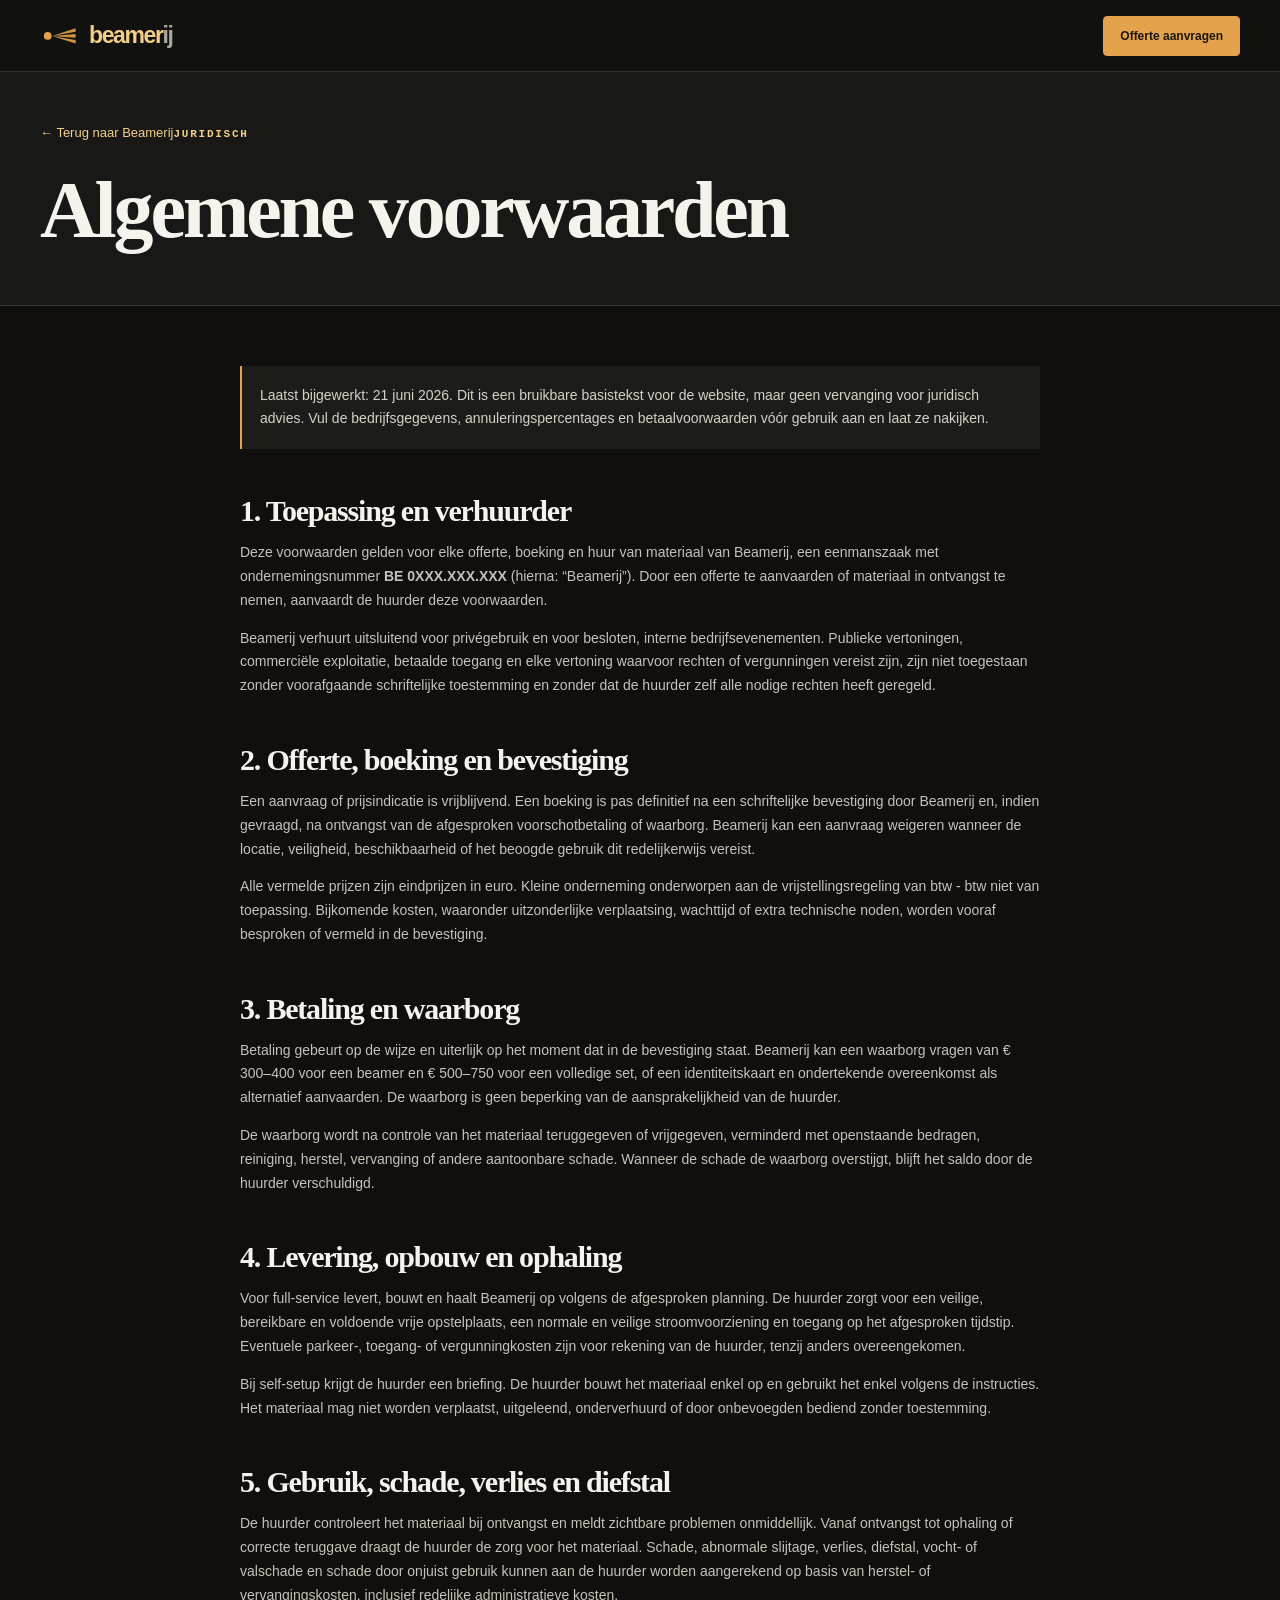
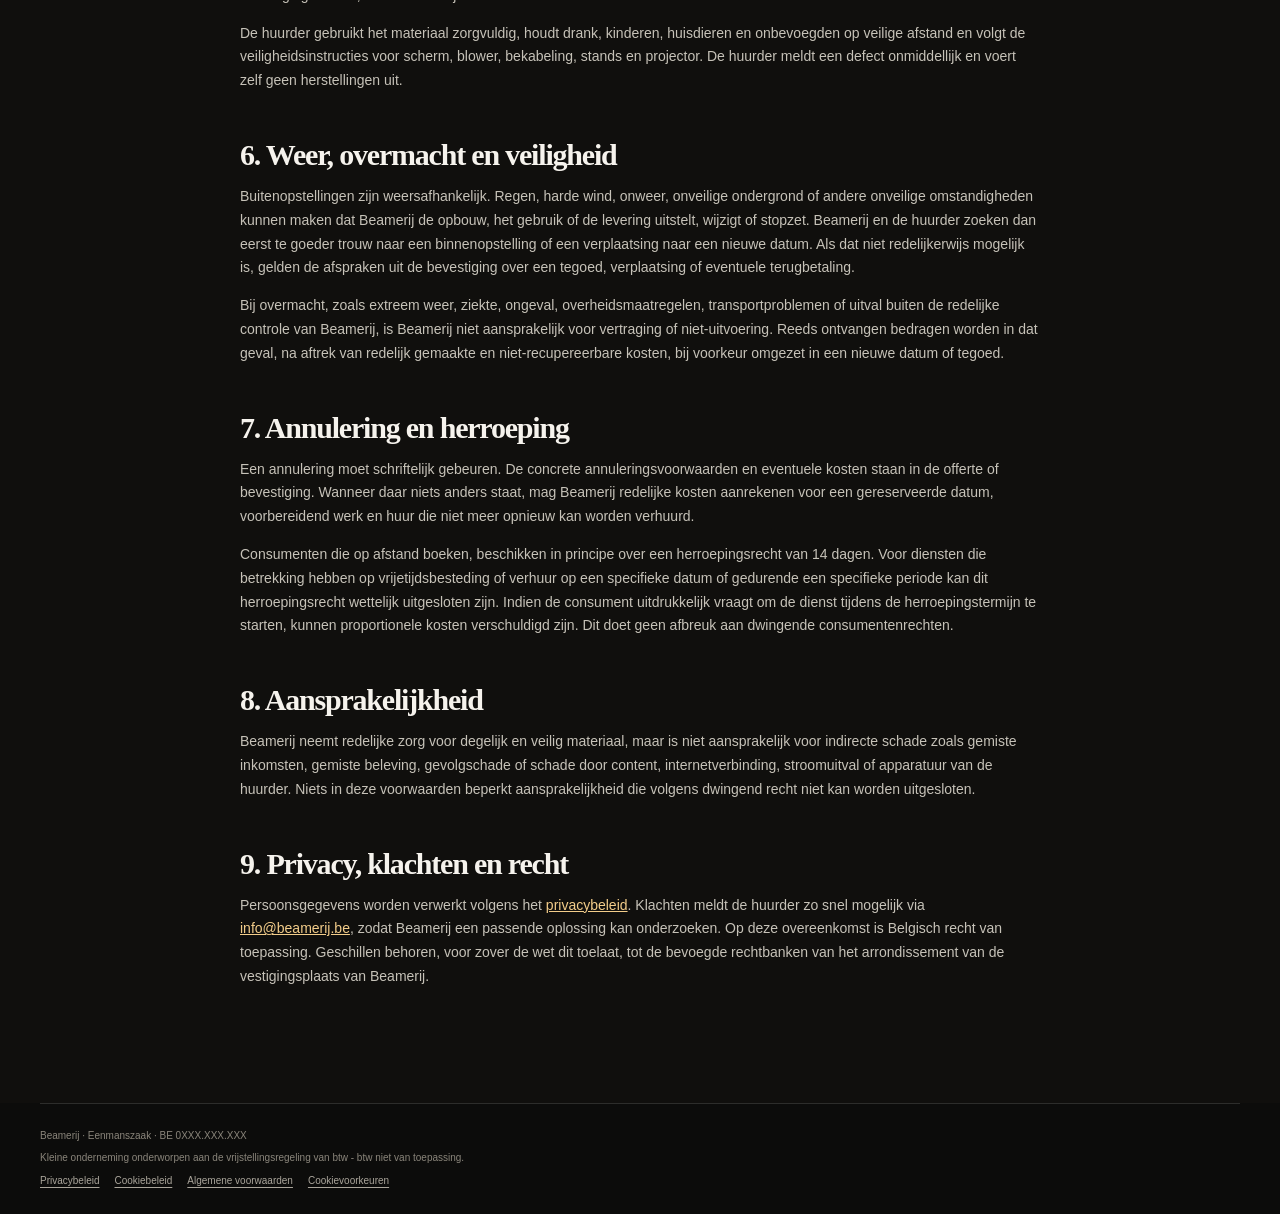
==== algemene-voorwaarden.html @ b74440de "V1" ====
<!doctype html>
<html lang="nl-BE">
<head>
  <meta charset="utf-8">
  <meta name="viewport" content="width=device-width, initial-scale=1">
  <meta name="theme-color" content="#10100f">
  <meta name="description" content="Algemene huurvoorwaarden van Beamerij.">
  <meta name="robots" content="noindex,follow">
  <title>Algemene voorwaarden | Beamerij</title>
  <link rel="icon" href="images/favicon.svg" type="image/svg+xml">
  <link rel="stylesheet" href="styles.css">
  <script>
    window.dataLayer = window.dataLayer || [];
    function gtag(){dataLayer.push(arguments);}
    gtag('consent', 'default', {ad_storage:'denied',ad_user_data:'denied',ad_personalization:'denied',analytics_storage:'denied',wait_for_update:500});
    gtag('set', 'ads_data_redaction', true);
    gtag('set', 'url_passthrough', true);
  </script>
  <script async src="https://www.googletagmanager.com/gtag/js?id=G-XXXXXXXXXX"></script>
  <script>gtag('js', new Date());gtag('config', 'G-XXXXXXXXXX');</script>

</head>
<body class="legal-page">
  <header class="site-header is-scrolled"><nav class="container nav"><a class="brand" href="index.html" aria-label="Beamerij, naar de startpagina"><span class="brand-mark" aria-hidden="true"><svg viewBox="0 0 64 40" fill="none" xmlns="http://www.w3.org/2000/svg"><circle class="lens" cx="13" cy="20" r="6.5" fill="currentColor"></circle><polygon class="beam beam-1" points="20,20 60,7 60,13" fill="currentColor"></polygon><polygon class="beam beam-2" points="20,20 60,17 60,23" fill="currentColor"></polygon><polygon class="beam beam-3" points="20,20 60,27 60,33" fill="currentColor"></polygon></svg></span><span class="brand-word"><span class="brand-main">beamer</span><span class="brand-suffix">ij</span></span></a><a class="button button-small" href="index.html#contact">Offerte aanvragen</a></nav></header>
  <main><section class="legal-header"><div class="container"><a class="legal-back" href="index.html">← Terug naar Beamerij</a><p class="eyebrow">Juridisch</p><h1>Algemene voorwaarden</h1></div></section><section class="legal-content"><article class="container">
    <p class="legal-note">Laatst bijgewerkt: 21 juni 2026. Dit is een bruikbare basistekst voor de website, maar geen vervanging voor juridisch advies. Vul de bedrijfsgegevens, annuleringspercentages en betaalvoorwaarden vóór gebruik aan en laat ze nakijken.</p>
    <h2>1. Toepassing en verhuurder</h2>
    <p>Deze voorwaarden gelden voor elke offerte, boeking en huur van materiaal van Beamerij, een eenmanszaak met ondernemingsnummer <strong>BE 0XXX.XXX.XXX</strong> (hierna: “Beamerij”). Door een offerte te aanvaarden of materiaal in ontvangst te nemen, aanvaardt de huurder deze voorwaarden.</p>
    <p>Beamerij verhuurt uitsluitend voor privégebruik en voor besloten, interne bedrijfsevenementen. Publieke vertoningen, commerciële exploitatie, betaalde toegang en elke vertoning waarvoor rechten of vergunningen vereist zijn, zijn niet toegestaan zonder voorafgaande schriftelijke toestemming en zonder dat de huurder zelf alle nodige rechten heeft geregeld.</p>
    <h2>2. Offerte, boeking en bevestiging</h2>
    <p>Een aanvraag of prijsindicatie is vrijblijvend. Een boeking is pas definitief na een schriftelijke bevestiging door Beamerij en, indien gevraagd, na ontvangst van de afgesproken voorschotbetaling of waarborg. Beamerij kan een aanvraag weigeren wanneer de locatie, veiligheid, beschikbaarheid of het beoogde gebruik dit redelijkerwijs vereist.</p>
    <p>Alle vermelde prijzen zijn eindprijzen in euro. Kleine onderneming onderworpen aan de vrijstellingsregeling van btw - btw niet van toepassing. Bijkomende kosten, waaronder uitzonderlijke verplaatsing, wachttijd of extra technische noden, worden vooraf besproken of vermeld in de bevestiging.</p>
    <h2>3. Betaling en waarborg</h2>
    <p>Betaling gebeurt op de wijze en uiterlijk op het moment dat in de bevestiging staat. Beamerij kan een waarborg vragen van € 300–400 voor een beamer en € 500–750 voor een volledige set, of een identiteitskaart en ondertekende overeenkomst als alternatief aanvaarden. De waarborg is geen beperking van de aansprakelijkheid van de huurder.</p>
    <p>De waarborg wordt na controle van het materiaal teruggegeven of vrijgegeven, verminderd met openstaande bedragen, reiniging, herstel, vervanging of andere aantoonbare schade. Wanneer de schade de waarborg overstijgt, blijft het saldo door de huurder verschuldigd.</p>
    <h2>4. Levering, opbouw en ophaling</h2>
    <p>Voor full-service levert, bouwt en haalt Beamerij op volgens de afgesproken planning. De huurder zorgt voor een veilige, bereikbare en voldoende vrije opstelplaats, een normale en veilige stroomvoorziening en toegang op het afgesproken tijdstip. Eventuele parkeer-, toegang- of vergunningkosten zijn voor rekening van de huurder, tenzij anders overeengekomen.</p>
    <p>Bij self-setup krijgt de huurder een briefing. De huurder bouwt het materiaal enkel op en gebruikt het enkel volgens de instructies. Het materiaal mag niet worden verplaatst, uitgeleend, onderverhuurd of door onbevoegden bediend zonder toestemming.</p>
    <h2>5. Gebruik, schade, verlies en diefstal</h2>
    <p>De huurder controleert het materiaal bij ontvangst en meldt zichtbare problemen onmiddellijk. Vanaf ontvangst tot ophaling of correcte teruggave draagt de huurder de zorg voor het materiaal. Schade, abnormale slijtage, verlies, diefstal, vocht- of valschade en schade door onjuist gebruik kunnen aan de huurder worden aangerekend op basis van herstel- of vervangingskosten, inclusief redelijke administratieve kosten.</p>
    <p>De huurder gebruikt het materiaal zorgvuldig, houdt drank, kinderen, huisdieren en onbevoegden op veilige afstand en volgt de veiligheidsinstructies voor scherm, blower, bekabeling, stands en projector. De huurder meldt een defect onmiddellijk en voert zelf geen herstellingen uit.</p>
    <h2>6. Weer, overmacht en veiligheid</h2>
    <p>Buitenopstellingen zijn weersafhankelijk. Regen, harde wind, onweer, onveilige ondergrond of andere onveilige omstandigheden kunnen maken dat Beamerij de opbouw, het gebruik of de levering uitstelt, wijzigt of stopzet. Beamerij en de huurder zoeken dan eerst te goeder trouw naar een binnenopstelling of een verplaatsing naar een nieuwe datum. Als dat niet redelijkerwijs mogelijk is, gelden de afspraken uit de bevestiging over een tegoed, verplaatsing of eventuele terugbetaling.</p>
    <p>Bij overmacht, zoals extreem weer, ziekte, ongeval, overheidsmaatregelen, transportproblemen of uitval buiten de redelijke controle van Beamerij, is Beamerij niet aansprakelijk voor vertraging of niet-uitvoering. Reeds ontvangen bedragen worden in dat geval, na aftrek van redelijk gemaakte en niet-recupereerbare kosten, bij voorkeur omgezet in een nieuwe datum of tegoed.</p>
    <h2>7. Annulering en herroeping</h2>
    <p>Een annulering moet schriftelijk gebeuren. De concrete annuleringsvoorwaarden en eventuele kosten staan in de offerte of bevestiging. Wanneer daar niets anders staat, mag Beamerij redelijke kosten aanrekenen voor een gereserveerde datum, voorbereidend werk en huur die niet meer opnieuw kan worden verhuurd.</p>
    <p>Consumenten die op afstand boeken, beschikken in principe over een herroepingsrecht van 14 dagen. Voor diensten die betrekking hebben op vrijetijdsbesteding of verhuur op een specifieke datum of gedurende een specifieke periode kan dit herroepingsrecht wettelijk uitgesloten zijn. Indien de consument uitdrukkelijk vraagt om de dienst tijdens de herroepingstermijn te starten, kunnen proportionele kosten verschuldigd zijn. Dit doet geen afbreuk aan dwingende consumentenrechten.</p>
    <h2>8. Aansprakelijkheid</h2>
    <p>Beamerij neemt redelijke zorg voor degelijk en veilig materiaal, maar is niet aansprakelijk voor indirecte schade zoals gemiste inkomsten, gemiste beleving, gevolgschade of schade door content, internetverbinding, stroomuitval of apparatuur van de huurder. Niets in deze voorwaarden beperkt aansprakelijkheid die volgens dwingend recht niet kan worden uitgesloten.</p>
    <h2>9. Privacy, klachten en recht</h2>
    <p>Persoonsgegevens worden verwerkt volgens het <a href="privacybeleid.html">privacybeleid</a>. Klachten meldt de huurder zo snel mogelijk via <a href="mailto:info@beamerij.be">info@beamerij.be</a>, zodat Beamerij een passende oplossing kan onderzoeken. Op deze overeenkomst is Belgisch recht van toepassing. Geschillen behoren, voor zover de wet dit toelaat, tot de bevoegde rechtbanken van het arrondissement van de vestigingsplaats van Beamerij.</p>
  </article></section></main>
  <footer class="site-footer"><div class="container footer-legal"><p>Beamerij · Eenmanszaak · BE 0XXX.XXX.XXX</p><p>Kleine onderneming onderworpen aan de vrijstellingsregeling van btw - btw niet van toepassing.</p><div><a href="privacybeleid.html">Privacybeleid</a><a href="cookiebeleid.html">Cookiebeleid</a><a href="algemene-voorwaarden.html">Algemene voorwaarden</a><a href="#" data-cookie-settings>Cookievoorkeuren</a></div></div></footer>
  <script src="consent.js" defer></script>
</body>
</html>
---- styles.css ----
/* ============================================================
   Beamerij — premium big-screen rental
   Design tokens + base
   ============================================================ */
:root{
  --bg:#100f0d;
  --bg-2:#151513;
  --surface:#191917;
  --text:#f6f3ed;
  --muted:#aaa79e;
  --line:rgba(246,243,237,.14);
  --gold:#e3a24b;
  --gold-light:#f3cd8a;
  --gold-deep:#a9772f;
  --serif:Georgia,'Times New Roman',serif;
  --sans:'Helvetica Neue',Arial,sans-serif;
  --mono:'SFMono-Regular',ui-monospace,Menlo,Consolas,monospace;
  --ease:cubic-bezier(.22,1,.36,1);
  --ease-soft:cubic-bezier(.16,1,.3,1);
  --announce-h:40px;
}
*{box-sizing:border-box}
html{scroll-behavior:smooth;scroll-padding-top:90px}
body{margin:0;background:var(--bg);color:var(--text);font-family:var(--sans);line-height:1.55;overflow-x:hidden;-webkit-font-smoothing:antialiased;text-rendering:optimizeLegibility}
body.nav-open{overflow:hidden}
img{display:block;max-width:100%}picture{display:contents}
a{color:inherit;text-decoration:none}
button,input,textarea,select{font:inherit}
::selection{background:var(--gold);color:#1a1409}
.container{width:min(100% - 40px,1200px);margin:auto}
.section{padding:clamp(64px,9vw,104px) 0}
.sr-only{position:absolute;width:1px;height:1px;clip:rect(0,0,0,0);overflow:hidden}
.skip-link{position:fixed;left:12px;top:-90px;z-index:120;background:var(--gold);color:#15120c;padding:10px;border-radius:4px}
.skip-link:focus{top:12px}

.eyebrow{display:inline-flex;align-items:center;gap:9px;color:var(--gold-light);font:600 11px/1 var(--mono);letter-spacing:.16em;text-transform:uppercase;margin:0 0 18px}
.eyebrow-dot{width:7px;height:7px;border-radius:50%;background:var(--gold);box-shadow:0 0 9px rgba(227,162,75,.7)}
@keyframes ping{0%{box-shadow:0 0 0 0 rgba(227,162,75,.55)}70%{box-shadow:0 0 0 9px rgba(227,162,75,0)}100%{box-shadow:0 0 0 0 rgba(227,162,75,0)}}

h1,h2,h3,p{margin-top:0}
h1,h2{font-family:var(--serif);line-height:.98;letter-spacing:-.04em}
h1{font-size:clamp(3.2rem,11vw,7.3rem);max-width:880px;margin:0 0 26px}
h2{font-size:clamp(2.6rem,7.5vw,5rem);margin:0 0 24px}
h1 em,h2 em{color:var(--gold-light);font-style:italic}

/* ---------- buttons & links ---------- */
.button{position:relative;display:inline-flex;align-items:center;justify-content:center;gap:10px;min-height:52px;padding:13px 22px;background:var(--gold);border:1px solid var(--gold);border-radius:4px;color:#1b160d;font-size:14px;font-weight:bold;overflow:hidden;transition:transform .25s var(--ease),box-shadow .25s var(--ease),background .2s}
.button>span,.button>*{position:relative;z-index:1}
.button::before{content:'';position:absolute;inset:0;z-index:0;background:linear-gradient(110deg,transparent 20%,rgba(255,255,255,.55) 50%,transparent 80%);transform:translateX(-120%);transition:transform .7s var(--ease)}
.button:hover{transform:translateY(-3px);box-shadow:0 14px 34px rgba(227,162,75,.34)}
.button:hover::before{transform:translateX(120%)}
.button:active{transform:translateY(-1px)}
.button-lg{min-height:56px;padding:15px 28px;font-size:15px}
.button-small{min-height:40px;padding:8px 16px;font-size:12px}
.button-ghost{background:transparent;color:var(--text);border-color:rgba(246,243,237,.42)}
.button-ghost::before{background:linear-gradient(110deg,transparent 20%,rgba(255,255,255,.16) 50%,transparent 80%)}
.button-ghost:hover{background:rgba(246,243,237,.06);box-shadow:none;border-color:rgba(246,243,237,.7)}
.text-link{display:inline-flex;gap:9px;align-items:center;color:var(--gold-light);font-size:14px;font-weight:bold;border-bottom:1px solid transparent;transition:border-color .2s,gap .25s var(--ease)}
.text-link span{transition:transform .25s var(--ease)}
.text-link:hover{border-color:var(--gold-light)}
.text-link:hover span{transform:translateX(4px)}
.wa-glyph{width:17px;height:17px;flex:0 0 17px;border-radius:50%;background:#25d366;position:relative}
.wa-glyph::after{content:'';position:absolute;inset:4px 4px 3px;border-radius:50% 50% 50% 2px;background:#fff;transform:rotate(8deg)}
/* ---------- keyboard focus ---------- */
:focus-visible{outline:2px solid var(--gold-light);outline-offset:3px;border-radius:4px}
.button:focus-visible{transform:translateY(-3px);box-shadow:0 14px 34px rgba(227,162,75,.34)}
.text-link:focus-visible{border-color:var(--gold-light);outline-offset:4px}
.nav-links>a:not(.button):focus-visible::after{transform:scaleX(1)}
.faq-list summary:focus-visible{color:var(--gold-light)}
.municipalities li:focus-visible,.occasion-card:focus-within{outline-offset:2px}
.skip-link:focus,.skip-link:focus-visible{outline-offset:2px}

/* ---------- scroll progress ---------- */
.scroll-progress{position:fixed;top:0;left:0;right:0;height:3px;z-index:130;background:transparent;pointer-events:none}
.scroll-progress span{display:block;height:100%;width:0;background:linear-gradient(90deg,var(--gold-deep),var(--gold),var(--gold-light));box-shadow:0 0 12px rgba(227,162,75,.6)}

/* ---------- announcement bar ---------- */
.announce{position:fixed;top:0;left:0;right:0;z-index:60;display:flex;align-items:center;justify-content:center;gap:14px;flex-wrap:wrap;min-height:40px;padding:9px 18px;text-align:center;color:#1c1407;font:600 12.5px/1.35 var(--sans);letter-spacing:.01em;background:linear-gradient(90deg,var(--gold-deep),var(--gold) 45%,var(--gold-light) 70%,var(--gold));transition:transform .45s var(--ease)}
.announce b{font-weight:800}
.announce-pulse{width:8px;height:8px;border-radius:50%;background:#1c1407;animation:ping-dark 1.8s var(--ease) infinite}
@keyframes ping-dark{0%{box-shadow:0 0 0 0 rgba(28,20,7,.5)}70%{box-shadow:0 0 0 8px rgba(28,20,7,0)}100%{box-shadow:0 0 0 0 rgba(28,20,7,0)}}
.announce-cta{font-weight:800;text-decoration:underline;text-underline-offset:3px}
body.hide-announce .announce{transform:translateY(-100%);pointer-events:none}

/* ---------- header / nav ---------- */
.site-header{position:fixed;top:var(--announce-h);left:0;right:0;height:72px;z-index:50;border-bottom:1px solid transparent;transition:top .45s var(--ease),background .35s,border-color .35s}
body.is-scrolled .site-header{background:rgba(16,16,15,.82);border-color:var(--line);backdrop-filter:blur(16px) saturate(140%);-webkit-backdrop-filter:blur(16px) saturate(140%)}
body.hide-announce .site-header{top:0}
.site-header.is-scrolled{top:0;background:rgba(16,16,15,.82);border-color:var(--line);backdrop-filter:blur(16px) saturate(140%);-webkit-backdrop-filter:blur(16px) saturate(140%)} /* legal pages */
.nav{min-height:72px;display:flex;align-items:center;justify-content:space-between}
.brand{display:inline-flex;gap:11px;align-items:center;font-weight:bold;letter-spacing:-.06em;font-size:23px}
.brand-mark{display:block;width:38px;color:var(--gold)}
.brand-mark svg{width:100%;height:auto;display:block;overflow:visible}
.brand-mark .lens{transform-origin:13px 20px;animation:lens-glow 3.2s var(--ease) infinite}
.brand-mark .beam{transform-origin:20px 20px;opacity:.9}
.brand-mark .beam-1{animation:beam 3s var(--ease) infinite}
.brand-mark .beam-2{animation:beam 3s var(--ease) .18s infinite}
.brand-mark .beam-3{animation:beam 3s var(--ease) .36s infinite}
@keyframes lens-glow{0%,100%{filter:drop-shadow(0 0 0 rgba(227,162,75,0))}50%{filter:drop-shadow(0 0 5px rgba(243,205,138,.8))}}
@keyframes beam{0%,100%{opacity:.55;transform:scaleX(.94)}50%{opacity:1;transform:scaleX(1)}}
.brand:hover .beam{opacity:1}
.brand-word{font-weight:bold}
.brand-main{color:var(--gold-light)}
.brand-suffix{color:var(--muted);font-weight:600}
.nav-links{display:flex;align-items:center;gap:26px}
.nav-links>a:not(.button){position:relative;color:#d0cec8;font-size:13px;padding:4px 0}
.nav-links>a:not(.button)::after{content:'';position:absolute;left:0;bottom:-2px;width:100%;height:1px;background:var(--gold-light);transform:scaleX(0);transform-origin:left;transition:transform .3s var(--ease)}
.nav-links>a:not(.button):hover{color:var(--gold-light)}
.nav-links>a:not(.button):hover::after{transform:scaleX(1)}
.nav-toggle{display:none;background:none;border:0;padding:8px;color:var(--text);min-width:44px;min-height:44px}
.nav-toggle span:not(.sr-only){display:block;width:25px;height:1.5px;background:currentColor;border-radius:2px;margin:6px 0;transition:transform .3s var(--ease),opacity .3s}
.nav-toggle[aria-expanded="true"] span:nth-of-type(1){transform:translateY(3.75px) rotate(45deg)}
.nav-toggle[aria-expanded="true"] span:nth-of-type(2){transform:translateY(-3.75px) rotate(-45deg)}

/* ---------- hero ---------- */
.hero{position:relative;min-height:760px;min-height:100svh;display:flex;align-items:flex-end;padding:150px 0 84px;isolation:isolate;overflow:hidden}
.hero-image{position:absolute;inset:-12% 0;z-index:-3}
.hero-image::after{content:'';position:absolute;inset:0;background:linear-gradient(90deg,rgba(11,11,10,.9),rgba(11,11,10,.46) 56%,rgba(11,11,10,.66)),linear-gradient(0deg,#10100f,transparent 42%)}
.hero-image img{width:100%;height:100%;object-fit:cover;object-position:62% 50%;animation:kenburns 28s ease-out forwards}
@keyframes kenburns{from{transform:scale(1)}to{transform:scale(1.06)}}
.hero-glow{position:absolute;z-index:-2;width:48vw;height:28vw;right:-10vw;top:18%;opacity:.3;border-radius:50%;background:radial-gradient(circle,#f4bd54,transparent 70%);filter:blur(70px);animation:glow-drift 9s ease-in-out infinite alternate}
@keyframes glow-drift{from{transform:translate3d(0,0,0) scale(1);opacity:.24}to{transform:translate3d(-3vw,2vw,0) scale(1.12);opacity:.34}}
.hero-beam{position:absolute;z-index:-2;top:-20%;left:8%;width:42%;height:150%;background:linear-gradient(100deg,transparent 46%,rgba(243,205,138,.10) 50%,transparent 54%);transform:rotate(8deg);animation:beam-sweep 7s ease-in-out infinite}
@keyframes beam-sweep{0%,100%{opacity:0;transform:rotate(8deg) translateX(-10%)}50%{opacity:1;transform:rotate(8deg) translateX(10%)}}
.hero-content{position:relative}
.hero-copy{max-width:600px;color:#e4e1d8;font-size:clamp(1rem,1.9vw,1.2rem);margin-bottom:34px}
.hero-actions{display:flex;gap:13px;flex-wrap:wrap;margin-bottom:54px}
.trust-row{list-style:none;padding:0;margin:0;display:flex;flex-wrap:wrap;gap:10px 26px;color:#dad7ce;font-size:12.5px}
.trust-row li{display:flex;align-items:center;gap:7px}
.trust-row li::before{content:'';width:5px;height:5px;border-radius:50%;background:var(--gold);box-shadow:0 0 8px rgba(227,162,75,.7)}
.trust-row strong{color:var(--text)}
.hero-scroll{position:absolute;left:50%;bottom:26px;transform:translateX(-50%);display:flex;flex-direction:column;align-items:center;gap:9px;color:#cfccc3;font:600 10px/1 var(--mono);letter-spacing:.22em;text-transform:uppercase}
.hero-scroll span{width:22px;height:34px;border:1px solid rgba(246,243,237,.45);border-radius:12px;position:relative}
.hero-scroll span::after{content:'';position:absolute;left:50%;top:7px;width:3px;height:7px;border-radius:3px;background:var(--gold-light);transform:translateX(-50%);animation:scroll-dot 1.8s var(--ease) infinite}
@keyframes scroll-dot{0%{opacity:0;transform:translate(-50%,-4px)}40%{opacity:1}80%{opacity:0;transform:translate(-50%,11px)}100%{opacity:0}}

/* hero entrance */
html.js .hero [data-hero]{opacity:0;transform:translateY(26px);transition:opacity 1s var(--ease),transform 1s var(--ease)}
body.loaded .hero [data-hero]{opacity:1;transform:none}
.hero [data-hero="1"]{transition-delay:.15s}
.hero [data-hero="2"]{transition-delay:.28s}
.hero [data-hero="3"]{transition-delay:.44s}
.hero [data-hero="4"]{transition-delay:.6s}
.hero [data-hero="5"]{transition-delay:.74s}
.hero [data-hero="6"]{transition-delay:1s}

/* ---------- marquee ---------- */
.marquee{overflow:hidden;background:var(--bg-2);border-block:1px solid var(--line);padding:15px 0;-webkit-mask-image:linear-gradient(90deg,transparent,#000 8%,#000 92%,transparent);mask-image:linear-gradient(90deg,transparent,#000 8%,#000 92%,transparent)}
.marquee-track{display:flex;align-items:center;gap:30px;width:max-content;animation:marquee 34s linear infinite}
.marquee-track span{font-family:var(--serif);font-size:21px;color:#cbc7bd;white-space:nowrap}
.marquee-track i{color:var(--gold);font-style:normal;font-size:13px}
.marquee:hover .marquee-track{animation-play-state:paused}
@keyframes marquee{to{transform:translateX(-50%)}}

/* ---------- occasions ---------- */
.occasions{background:var(--bg-2)}
.section-intro{max-width:680px;margin-bottom:52px}
.section-intro>p:not(.eyebrow),.section-heading-row>p{color:var(--muted);max-width:500px;margin:0}
.section-intro .seo-copy{margin-top:14px;font-size:13px;line-height:1.65}
.split-intro{display:grid;grid-template-columns:1.4fr .8fr;align-items:end;gap:50px;max-width:none}
.split-intro h2{margin:0}
.centered{text-align:center;margin-inline:auto}
.centered h2{margin-bottom:0}
.occasions-grid{display:grid;grid-template-columns:repeat(2,minmax(0,1fr));gap:14px}
.occasion-card{height:350px;position:relative;overflow:hidden;border-radius:7px;background:#292620;isolation:isolate}
.occasion-card.card-wide{grid-column:span 2;height:430px}
.occasion-card::after{content:'';position:absolute;inset:0;z-index:1;background:linear-gradient(0deg,rgba(7,7,6,.92),rgba(7,7,6,.05) 66%);transition:opacity .5s}
.occasion-card img{width:100%;height:100%;object-fit:cover;transition:transform .9s var(--ease),filter .6s}
.occasion-card:hover img{transform:scale(1.06)}
.occasion-overlay{position:absolute;z-index:2;inset:auto 24px 22px;transform:translateY(0);transition:transform .45s var(--ease)}
.occasion-card:hover .occasion-overlay{transform:translateY(-6px)}
.occasion-overlay p{font:10px/1 var(--mono);letter-spacing:.1em;text-transform:uppercase;color:var(--gold-light);margin-bottom:8px}
.occasion-overlay h3{margin:0 0 8px;font-family:var(--serif);font-size:27px;line-height:1.04;letter-spacing:-.02em}
.occasion-overlay span{display:block;color:#d4d1c8;font-size:13px;max-width:440px;opacity:.85;transition:opacity .4s}
.occasion-card:hover .occasion-overlay span{opacity:1}
.occasion-tag{position:absolute;z-index:3;top:16px;left:16px;padding:5px 11px;background:var(--gold);color:#1a1308;border-radius:30px;font:700 10px/1 var(--mono);letter-spacing:.08em;text-transform:uppercase;box-shadow:0 6px 18px rgba(0,0,0,.3)}
.occasions-foot{margin:30px 0 0;color:var(--muted);font-size:14px}
.occasions-foot strong{color:var(--text);font-weight:600}
.occasions-foot .text-link{margin-left:6px}

/* ---------- usp strip ---------- */
.usp{background:linear-gradient(180deg,var(--bg-2),var(--bg))}
.usp-grid{display:grid;grid-template-columns:repeat(4,1fr);gap:14px}
.usp-card{position:relative;padding:30px 24px 28px;background:var(--surface);border:1px solid var(--line);border-radius:8px;overflow:hidden;transition:transform .3s var(--ease),border-color .3s,box-shadow .3s}
.usp-card::before{content:'';position:absolute;left:0;top:0;width:100%;height:2px;background:linear-gradient(90deg,var(--gold),transparent);transform:scaleX(0);transform-origin:left;transition:transform .4s var(--ease)}
.usp-card:hover{transform:translateY(-6px);border-color:rgba(227,162,75,.45);box-shadow:0 20px 40px rgba(0,0,0,.28)}
.usp-card:hover::before{transform:scaleX(1)}
.usp-num{display:block;font:700 12px/1 var(--mono);letter-spacing:.1em;color:var(--gold-light);margin-bottom:20px}
.usp-card h3{font-size:19px;margin:0 0 9px;letter-spacing:-.01em}
.usp-card p{color:var(--muted);font-size:13px;line-height:1.6;margin:0}

/* ---------- packages ---------- */
.packages{background:linear-gradient(180deg,var(--bg),#191812)}
.package-grid{display:grid;grid-template-columns:repeat(4,1fr);gap:13px}
.package-card{position:relative;min-height:452px;display:flex;flex-direction:column;padding:28px 23px 24px;background:var(--surface);border:1px solid var(--line);border-radius:8px;transition:transform .3s var(--ease),border-color .3s,box-shadow .3s}
.package-card:hover{transform:translateY(-7px);border-color:rgba(227,168,89,.6);box-shadow:0 24px 50px rgba(0,0,0,.3)}
.package-featured{background:linear-gradient(180deg,#2c271d,#211d15);border-color:var(--gold);box-shadow:0 22px 50px rgba(0,0,0,.32)}
.package-featured::after{content:'';position:absolute;inset:0;border-radius:8px;padding:1px;background:linear-gradient(160deg,var(--gold-light),transparent 40%);-webkit-mask:linear-gradient(#000 0 0) content-box,linear-gradient(#000 0 0);-webkit-mask-composite:xor;mask-composite:exclude;pointer-events:none;opacity:.6}
.package-dark{background:#242420}
.featured-tag{position:absolute;top:-12px;left:20px;padding:6px 12px;color:#17130c;background:var(--gold);border-radius:30px;text-transform:uppercase;letter-spacing:.08em;font:700 10px/1 var(--mono);box-shadow:0 8px 20px rgba(227,162,75,.35)}
.package-label{color:var(--gold-light);font:10px/1 var(--mono);letter-spacing:.1em;text-transform:uppercase;margin-bottom:18px}
.package-card h3{font-size:25px;line-height:1;margin:0 0 12px}
.package-description{color:var(--muted);font-size:13px;min-height:42px;margin-bottom:24px}
.price{color:var(--gold-light);font-size:40px;font-weight:bold;letter-spacing:-.05em;line-height:1;margin:0 0 6px}
.price span{font:10px/1 var(--mono);letter-spacing:.05em;vertical-align:middle;text-transform:uppercase}
.price small{color:var(--muted);font-size:12px;font-weight:normal;letter-spacing:0}
.price-sub{color:var(--muted);font-size:12px;margin-bottom:22px}
.package-card ul{padding:16px 0;margin:0 0 auto;list-style:none;border-top:1px solid var(--line)}
.package-card li{color:#d7d4cc;font-size:12.5px;padding:6px 0 6px 17px;position:relative}
.package-card li::before{content:'';position:absolute;width:5px;height:5px;border-radius:50%;background:var(--gold);top:12px;left:1px}
.pricing-notes{display:grid;grid-template-columns:repeat(3,1fr);gap:24px;padding-top:32px;margin-top:24px;border-top:1px solid var(--line)}
.pricing-notes>div{display:flex;gap:13px}
.note-icon{width:30px;height:30px;flex:0 0 30px;display:grid;place-items:center;border:1px solid rgba(227,162,75,.6);border-radius:50%;color:var(--gold-light);font:15px var(--mono)}
.pricing-notes p{color:var(--muted);font-size:12px;line-height:1.6;margin:0}
.pricing-notes strong{color:var(--text);font-size:13px}

/* ---------- process ---------- */
.process{background:#e9e1d5;color:#1b1915}
.process .eyebrow{color:#7c581f}
.process .eyebrow-dot{background:#7c581f;box-shadow:none}
.process h2 em{color:#915f1c}
.process-list{list-style:none;padding:0;margin:0;display:grid;grid-template-columns:repeat(4,1fr);gap:14px;counter-reset:step}
.process-list li{position:relative;border-top:1px solid rgba(28,25,20,.28);padding:18px 8px 0 0}
.process-list li>span{display:block;color:#7c581f;font:11px/1 var(--mono);margin-bottom:22px}
.process-list li::after{content:'';position:absolute;top:-1px;left:0;width:0;height:2px;background:#9e702e;transition:width .6s var(--ease) .2s}
.process-list li.is-in::after{width:46px}
.process-list h3{font-size:20px;line-height:1.1;margin:0 0 9px}
.process-list p{color:#625d53;font-size:13px;line-height:1.55;margin:0}

/* ---------- specs ---------- */
.specs{background:#181816}
.specs-head{display:grid;grid-template-columns:1.5fr .9fr;gap:50px;align-items:end;margin-bottom:42px}
.specs-head h2{margin:0}
.specs-head>p{color:var(--muted);max-width:440px;margin:0}
.specs-feature{position:relative;margin:0;border-radius:16px;overflow:hidden;box-shadow:0 36px 80px rgba(0,0,0,.45)}
.specs-feature img{display:block;width:100%;height:auto}
.specs-feature::after{content:'';position:absolute;inset:0;background:linear-gradient(0deg,rgba(7,7,6,.5),transparent 38%);pointer-events:none}
.specs-feature figcaption{position:absolute;z-index:1;left:22px;bottom:20px;padding:10px 16px;background:rgba(16,15,13,.62);-webkit-backdrop-filter:blur(8px);backdrop-filter:blur(8px);border:1px solid rgba(227,162,75,.4);border-radius:30px;color:var(--gold-light);font:700 11px/1 var(--mono);letter-spacing:.06em;text-transform:uppercase}
.spec-list{display:grid;grid-template-columns:repeat(4,1fr);margin:36px 0 0;border-top:1px solid var(--line)}
.spec-list>div{position:relative;padding:30px 18px 6px;text-align:center;border-right:1px solid var(--line)}
.spec-list>div:last-child{border-right:0}
.spec-list dt{font-family:var(--serif);color:var(--gold-light);font-size:clamp(30px,3.3vw,38px);font-weight:bold;line-height:1;margin-bottom:12px;font-variant-numeric:lining-nums;font-feature-settings:"lnum" 1}
.spec-list dd{margin:0 auto;max-width:210px;color:#d4d1ca;font-size:13px;line-height:1.55}
.spec-list .spec-hero::before{content:'';position:absolute;top:16px;left:50%;width:140px;height:80px;transform:translateX(-50%);background:radial-gradient(ellipse,rgba(227,162,75,.3),transparent 70%);filter:blur(6px);pointer-events:none}
.spec-list .spec-hero dt{position:relative;font-size:clamp(40px,4.6vw,52px);color:#fae0ad;text-shadow:0 0 26px rgba(243,205,138,.55)}
.spec-list .spec-hero dd{color:#e8e3d8;font-weight:600}
.weather-note{margin-top:30px;padding-left:14px;border-left:2px solid var(--gold);color:#bebbb2!important;font-size:12px;max-width:580px}
.weather-note strong{color:var(--gold-light)}

/* ---------- atmosphere band ---------- */
.atmosphere{position:relative;overflow:hidden;padding:clamp(90px,16vw,170px) 0;isolation:isolate}
.atmosphere-image{position:absolute;inset:-12% 0;z-index:-2}
.atmosphere-image img{width:100%;height:100%;object-fit:cover;object-position:50% 42%}
.atmosphere::before{content:'';position:absolute;inset:0;z-index:-1;background:linear-gradient(90deg,rgba(8,8,7,.8),rgba(8,8,7,.42) 60%,rgba(8,8,7,.66))}
.atmosphere-content{max-width:620px}
.atmosphere-content h2{margin-bottom:20px}
.atmosphere-content p{color:#e0ddd4;font-size:clamp(1rem,1.8vw,1.15rem);margin-bottom:30px;max-width:540px}

/* ---------- service area ---------- */
.service-area{background:linear-gradient(120deg,#28251d,#171715)}
.area-layout{display:grid;grid-template-columns:1fr 1.2fr;gap:80px}
.area-layout h2{margin:0}
.area-copy>p{color:#d5d1c7;max-width:500px;font-size:17px}
.municipalities{list-style:none;padding:0;margin:30px 0 0;display:flex;flex-wrap:wrap;gap:9px}
.municipalities li{color:#d8d3c7;border:1px solid rgba(246,243,237,.2);padding:7px 12px;border-radius:30px;font-size:12px;transition:border-color .25s,color .25s,background .25s,transform .25s var(--ease)}
.municipalities li:hover{border-color:var(--gold);color:var(--gold-light);background:rgba(227,162,75,.08);transform:translateY(-2px)}

/* ---------- faq ---------- */
.faq{background:var(--bg)}
.faq-layout{display:grid;grid-template-columns:.8fr 1.2fr;gap:clamp(50px,12vw,160px)}
.faq-layout>div:first-child>p:not(.eyebrow){color:var(--muted);max-width:340px;margin-bottom:22px}
.faq-list{border-top:1px solid var(--line)}
.faq-list details{border-bottom:1px solid var(--line)}
.faq-list summary{list-style:none;display:flex;justify-content:space-between;gap:20px;padding:20px 0;cursor:pointer;font-size:15px;font-weight:bold;transition:color .25s}
.faq-list summary::-webkit-details-marker{display:none}
.faq-list summary:hover{color:var(--gold-light)}
.faq-list summary span{position:relative;flex:0 0 16px;width:16px;height:16px;margin-top:4px}
.faq-list summary span::before,.faq-list summary span::after{content:'';position:absolute;top:8px;left:1px;height:1.5px;width:14px;background:var(--gold-light);transition:transform .3s var(--ease)}
.faq-list summary span::after{transform:rotate(90deg)}
.faq-list details[open] summary span::after{transform:rotate(0)}
.faq-list details[open] summary{color:var(--gold-light)}
.faq-list details p{max-width:600px;color:var(--muted);font-size:13px;line-height:1.65;margin:0;padding:0 30px 20px 0;animation:faq-open .4s var(--ease)}
@keyframes faq-open{from{opacity:0;transform:translateY(-6px)}to{opacity:1;transform:none}}

/* ---------- contact ---------- */
.contact{position:relative;overflow:hidden;padding:clamp(80px,12vw,108px) 0;background:#211d15}
.contact-background{position:absolute;inset:0;z-index:0;background:radial-gradient(circle at 83% 34%,rgba(226,175,83,.32),transparent 22%),radial-gradient(circle at 64% 92%,rgba(121,82,28,.42),transparent 32%),linear-gradient(115deg,#171510,#252014)}
.contact-layout{position:relative;z-index:1;display:grid;grid-template-columns:.85fr 1.15fr;gap:clamp(40px,9vw,120px);align-items:start}
.contact-intro h2{margin-bottom:23px}
.contact-intro>p:not(.eyebrow):not(.response-note){color:#d4d0c6;max-width:420px}
.contact-channels{display:flex;flex-wrap:wrap;align-items:center;gap:16px 30px;margin-top:24px}
.contact-email{display:inline-flex;gap:13px;color:var(--gold-light);font-size:21px;font-weight:bold;border-bottom:1px solid rgba(243,205,138,.45);padding-bottom:3px;transition:border-color .25s}
.contact-email:hover{border-color:var(--gold-light)}
.contact-phone{display:inline-flex;align-items:center;gap:9px;color:var(--text);font-size:15px;font-weight:bold;border-bottom:1px solid var(--line);padding-bottom:3px;transition:color .25s,border-color .25s}
.contact-phone:hover{color:var(--gold-light);border-color:var(--gold-light)}
.phone-glyph{width:9px;height:9px;border-radius:50%;background:var(--gold);box-shadow:0 0 9px rgba(227,162,75,.7)}
.response-note{color:#aaa59a;font-size:12px;margin:12px 0 0}
.contact-assurance{list-style:none;padding:0;margin:30px 0 0;display:flex;flex-direction:column;gap:11px}
.contact-assurance li{position:relative;padding-left:28px;color:#d4d0c6;font-size:13.5px}
.contact-assurance li::before{content:'';position:absolute;left:0;top:1px;width:18px;height:18px;border-radius:50%;background:rgba(227,162,75,.16);border:1px solid var(--gold)}
.contact-assurance li::after{content:'✓';position:absolute;left:5px;top:1px;color:var(--gold-light);font-size:11px;font-weight:bold}
.quote-form{position:relative;background:#f2ede4;padding:clamp(24px,4vw,38px);border-radius:8px;color:#1c1a15;box-shadow:0 40px 90px rgba(0,0,0,.4)}
.form-row{display:grid;grid-template-columns:1fr 1fr;gap:16px}
.field{margin-bottom:20px;position:relative}
.field label{display:block;margin-bottom:6px;color:#4c493f;font-size:11px;font-weight:bold;letter-spacing:.04em;text-transform:uppercase}
.field label b{color:#8a5c1c}
.field input,.field textarea,.field select{display:block;width:100%;padding:11px 0;color:#1d1b16;background:transparent;border:0;border-bottom:1.5px solid #8c8579;border-radius:0;outline:0;font-size:15px;transition:border-color .25s}
.field textarea{resize:vertical;min-height:92px}
.field input:focus,.field textarea:focus,.field select:focus{border-color:#7c5114;outline:2px solid #986b2d;outline-offset:3px}
.field-hint{display:block;margin-top:7px;color:#6b665c;font-size:11px;line-height:1.4}
.field input:not(:placeholder-shown):valid,.field textarea:valid{border-color:#b7b0a4}
.form-footer{display:flex;justify-content:space-between;align-items:center;gap:15px;margin-top:8px}
.form-footer p{max-width:240px;margin:0;color:#69645a;font-size:11px}
.form-footer p a{color:#5c3c15;text-decoration:underline}
.form-status{color:#9d3324;font-size:12px;margin:14px 0 0}
.form-success{text-align:center;padding:44px 10px 22px;animation:faq-open .5s var(--ease)}
.form-success span{display:grid;place-items:center;width:48px;height:48px;margin:0 auto 16px;background:#1b6948;color:#fff;border-radius:50%;font-size:24px;animation:pop .5s var(--ease)}
@keyframes pop{0%{transform:scale(0)}60%{transform:scale(1.15)}100%{transform:scale(1)}}
.form-success h3{font-family:var(--serif);font-size:28px;margin:0 0 7px}
.form-success p{color:#605b51;margin:0}

/* ---------- footer ---------- */
.site-footer{background:#0c0c0b}
.footer-top{display:flex;justify-content:space-between;align-items:center;gap:30px;padding:44px 0;border-bottom:1px solid var(--line)}
.footer-top>p{color:#aaa69d;font-size:13px;margin:0 auto 0 34px}
.footer-cta{color:var(--gold-light);font-size:14px;font-weight:bold;transition:gap .2s}
.footer-middle{display:grid;grid-template-columns:repeat(3,1fr);padding:40px 0;gap:25px}
.footer-middle>div{display:flex;align-items:start;flex-direction:column;gap:8px}
.footer-title{color:var(--gold-light)!important;font:10px/1 var(--mono)!important;letter-spacing:.12em;text-transform:uppercase;margin:0 0 6px!important}
.footer-middle a,.footer-middle p:not(.footer-title){color:#b9b5ab;font-size:12px;margin:0;transition:color .2s}
.footer-middle a:hover{color:var(--gold-light)}
.footer-legal{padding:24px 0 26px;border-top:1px solid var(--line);display:flex;flex-wrap:wrap;gap:7px 20px;align-items:center}
.footer-legal p{color:#8a857b;font-size:10px;margin:0}
.footer-legal p:nth-of-type(2){width:100%}
.footer-legal div{display:flex;gap:15px;margin-right:auto}
.footer-legal a{color:#aaa59b;font-size:10px;text-decoration:underline;text-underline-offset:3px;transition:color .2s}
.footer-legal a:hover{color:var(--gold-light)}

/* ---------- floating actions ---------- */
.whatsapp-float{position:fixed;z-index:40;right:20px;bottom:20px;display:flex;align-items:center;gap:9px;padding:12px 16px;color:#fff;background:#1eaf63;border:1px solid rgba(255,255,255,.27);border-radius:40px;box-shadow:0 10px 26px rgba(0,0,0,.34);font-size:12.5px;font-weight:600;transition:transform .25s var(--ease),box-shadow .25s}
.whatsapp-float .wa-glyph{width:22px;height:22px;flex:0 0 22px;background:#fff}
.whatsapp-float .wa-glyph::after{background:#1eaf63}
.whatsapp-float:hover{transform:translateY(-3px);box-shadow:0 16px 34px rgba(30,175,99,.4)}
.to-top{position:fixed;z-index:39;left:20px;bottom:20px;width:46px;height:46px;display:grid;place-items:center;color:var(--gold-light);background:rgba(25,25,23,.85);border:1px solid var(--line);border-radius:50%;font-size:18px;cursor:pointer;opacity:0;transform:translateY(14px);pointer-events:none;backdrop-filter:blur(8px);transition:opacity .3s,transform .3s var(--ease),border-color .25s,background .25s}
.to-top.is-visible{opacity:1;transform:none;pointer-events:auto}
.to-top:hover{border-color:var(--gold);background:rgba(35,30,21,.92)}

/* ---------- cookie consent ---------- */
.consent{position:fixed;z-index:120;left:50%;bottom:18px;transform:translate(-50%,150%);width:min(100% - 32px,720px);background:rgba(20,19,16,.97);border:1px solid rgba(227,162,75,.32);border-radius:12px;box-shadow:0 24px 60px rgba(0,0,0,.5);backdrop-filter:blur(12px);-webkit-backdrop-filter:blur(12px);opacity:0;transition:transform .4s var(--ease),opacity .4s}
.consent.is-in{transform:translate(-50%,0);opacity:1}
.consent-inner{display:flex;align-items:center;gap:18px 24px;padding:18px 20px;flex-wrap:wrap}
.consent-text{margin:0;flex:1 1 320px;color:#d8d4ca;font-size:13px;line-height:1.55}
.consent-text a{color:var(--gold-light);text-decoration:underline;text-underline-offset:2px}
.consent-actions{display:flex;gap:10px;flex:0 0 auto}
.consent-btn{min-height:44px;padding:11px 22px;border-radius:4px;font-size:13px;font-weight:bold;cursor:pointer;transition:transform .2s var(--ease),background .2s,border-color .2s,color .2s}
.consent-deny{background:transparent;color:var(--text);border:1px solid rgba(246,243,237,.42)}
.consent-deny:hover{border-color:var(--gold-light);color:var(--gold-light)}
.consent-allow{background:var(--gold);color:#1b160d;border:1px solid var(--gold)}
.consent-allow:hover{background:var(--gold-light);transform:translateY(-2px)}
.text-button{background:none;border:0;padding:0;color:var(--gold-light);font:inherit;text-decoration:underline;text-underline-offset:2px;cursor:pointer}
.text-button:hover{color:var(--gold)}
@media(max-width:700px){.consent{bottom:0;left:0;transform:translateY(110%);width:100%;border-radius:12px 12px 0 0}.consent.is-in{transform:translateY(0)}.consent-actions{flex:1 1 100%}.consent-btn{flex:1}}

/* ---------- legal pages ---------- */
.legal-page{min-height:100vh}
.legal-header{padding:120px 0 55px;background:#181816;border-bottom:1px solid var(--line)}
.legal-header h1{font-size:clamp(2.9rem,7vw,5rem);margin:0}
.legal-content{padding:60px 0 100px}
.legal-content article{width:min(100%,800px)}
.legal-content h2{font-family:var(--serif);font-size:30px;line-height:1.1;margin:45px 0 14px}
.legal-content p,.legal-content li{color:#c6c2b8;font-size:14px;line-height:1.7}
.legal-content ul{padding-left:20px}
.legal-content a{color:var(--gold-light);text-decoration:underline}
.legal-note{padding:18px;border-left:2px solid var(--gold);background:#1c1c1a;color:#d6d1c5!important}
.legal-back{display:inline-flex;gap:10px;margin-bottom:28px;color:var(--gold-light);font-size:13px}

/* ============================================================
   Reveal animation system
   ============================================================ */
html.js [data-reveal]{opacity:0;transform:translateY(34px);transition:opacity .8s var(--ease),transform .8s var(--ease)}
html.js [data-reveal="left"]{transform:translateX(-40px)}
html.js [data-reveal="right"]{transform:translateX(40px)}
html.js [data-reveal="scale"]{transform:scale(.94)}
html.js [data-reveal="fade"]{transform:none}
html.js [data-reveal].is-in{opacity:1;transform:none}
html.js .reveal{opacity:0;transform:translateY(18px);transition:opacity .65s,transform .65s}
html.js .reveal.is-visible{opacity:1;transform:none}

/* ============================================================
   Responsive
   ============================================================ */
@media(max-width:960px){
  .package-grid{grid-template-columns:repeat(2,1fr)}
  .package-card{min-height:420px}
  .usp-grid{grid-template-columns:repeat(2,1fr)}
  .contact-layout,.faq-layout{gap:55px}
  .specs-layout{gap:55px}
  .nav-links{gap:18px}
  .nav-links>a:not(.button){font-size:12px}
}
@media(max-width:700px){
  :root{--announce-h:58px}
  html{scroll-padding-top:74px}
  .container{width:min(100% - 32px,1200px)}
  .announce{font-size:11.5px;gap:8px;padding:8px 14px}
  .announce-cta{display:none}
  .site-header,.nav{min-height:64px}
  .site-header{height:64px}
  .nav-toggle{display:block;z-index:2}
  .nav-links{position:fixed;display:flex;inset:calc(var(--announce-h) + 64px) 0 auto;min-height:calc(100svh - 64px);padding:30px 18px 50px;background:rgba(17,17,15,.98);backdrop-filter:blur(12px);flex-direction:column;align-items:stretch;gap:0;transform:translateX(100%);transition:transform .4s var(--ease)}
  body.hide-announce .nav-links{inset:64px 0 auto}
  .nav-links.is-open{transform:translateX(0)}
  .nav-links>a:not(.button){display:block;padding:17px 5px;font-size:18px;border-bottom:1px solid var(--line)}
  .nav-links>a:not(.button)::after{display:none}
  .nav-links .button{margin-top:26px;min-height:48px;font-size:14px}
  .hero{min-height:700px;min-height:92svh;padding:130px 0 70px;align-items:flex-end}
  .hero-image img{object-position:58% 50%}
  .hero-image::after{background:linear-gradient(90deg,rgba(11,11,10,.84),rgba(11,11,10,.5)),linear-gradient(0deg,#10100f,transparent 58%)}
  .hero-copy{font-size:16px;margin-bottom:28px}
  .hero-actions{margin-bottom:38px}
  .trust-row{max-width:360px;gap:9px 16px}
  .hero-scroll{display:none}
  .marquee-track span{font-size:18px}
  .split-intro,.section-heading-row,.specs-head,.area-layout,.faq-layout,.contact-layout{grid-template-columns:1fr;gap:24px}
  .split-intro>p{margin:0}
  .section-intro{margin-bottom:38px}
  .occasions-grid{grid-template-columns:1fr}
  .occasion-card,.occasion-card.card-wide{grid-column:auto;height:320px}
  .occasion-overlay{inset:auto 18px 18px}
  .occasion-overlay h3{font-size:24px}
  .usp-grid{grid-template-columns:1fr;gap:12px}
  .package-grid{grid-template-columns:1fr}
  .package-card{min-height:0}
  .pricing-notes{grid-template-columns:1fr;gap:18px}
  .process-list{grid-template-columns:1fr 1fr;gap:18px}
  .process-list li>span{margin-bottom:18px}
  .process-list li.is-in::after{width:34px}
  .specs-head{gap:16px}
  .spec-list{grid-template-columns:1fr 1fr;margin-top:30px}
  .spec-list>div{border-right:0;border-bottom:1px solid var(--line);padding:22px 12px}
  .spec-list>div:nth-child(odd){border-right:1px solid var(--line)}
  .spec-list>div:last-child{border-right:0}
  .area-layout{gap:30px}
  .contact{padding:75px 0}
  .form-row{grid-template-columns:1fr;gap:0}
  .form-footer{align-items:stretch;flex-direction:column}
  .form-footer .button{width:100%}
  .footer-top{flex-wrap:wrap;padding:32px 0}
  .footer-top>p{width:100%;margin:0}
  .footer-middle{grid-template-columns:1fr 1fr}
  .footer-legal{display:block}
  .footer-legal p,.footer-legal div{margin:0 0 10px}
  .footer-legal div{flex-wrap:wrap}
  .whatsapp-float{right:14px;bottom:14px;width:50px;height:50px;padding:0;justify-content:center}
  .whatsapp-float b{display:none}
  .whatsapp-float .wa-glyph{width:24px;height:24px}
  .to-top{left:14px;bottom:14px;width:44px;height:44px}
}
@media(max-width:400px){
  h1{font-size:3.1rem}
  .hero-actions{flex-direction:column}
  .hero-actions .button{width:100%}
  .process-list{grid-template-columns:1fr;gap:28px}
  .spec-list{grid-template-columns:1fr}
  .spec-list>div,.spec-list>div:nth-child(odd){border-right:0}
  .footer-middle{grid-template-columns:1fr}
}
@media(prefers-reduced-motion:reduce){
  *,*::before,*::after{animation-duration:.001ms!important;animation-iteration-count:1!important;scroll-behavior:auto!important;transition-duration:.001ms!important}
  .hero-image img{animation:none}
  [data-reveal],.reveal,.hero [data-hero]{opacity:1!important;transform:none!important}
  .marquee-track{animation:none}
}
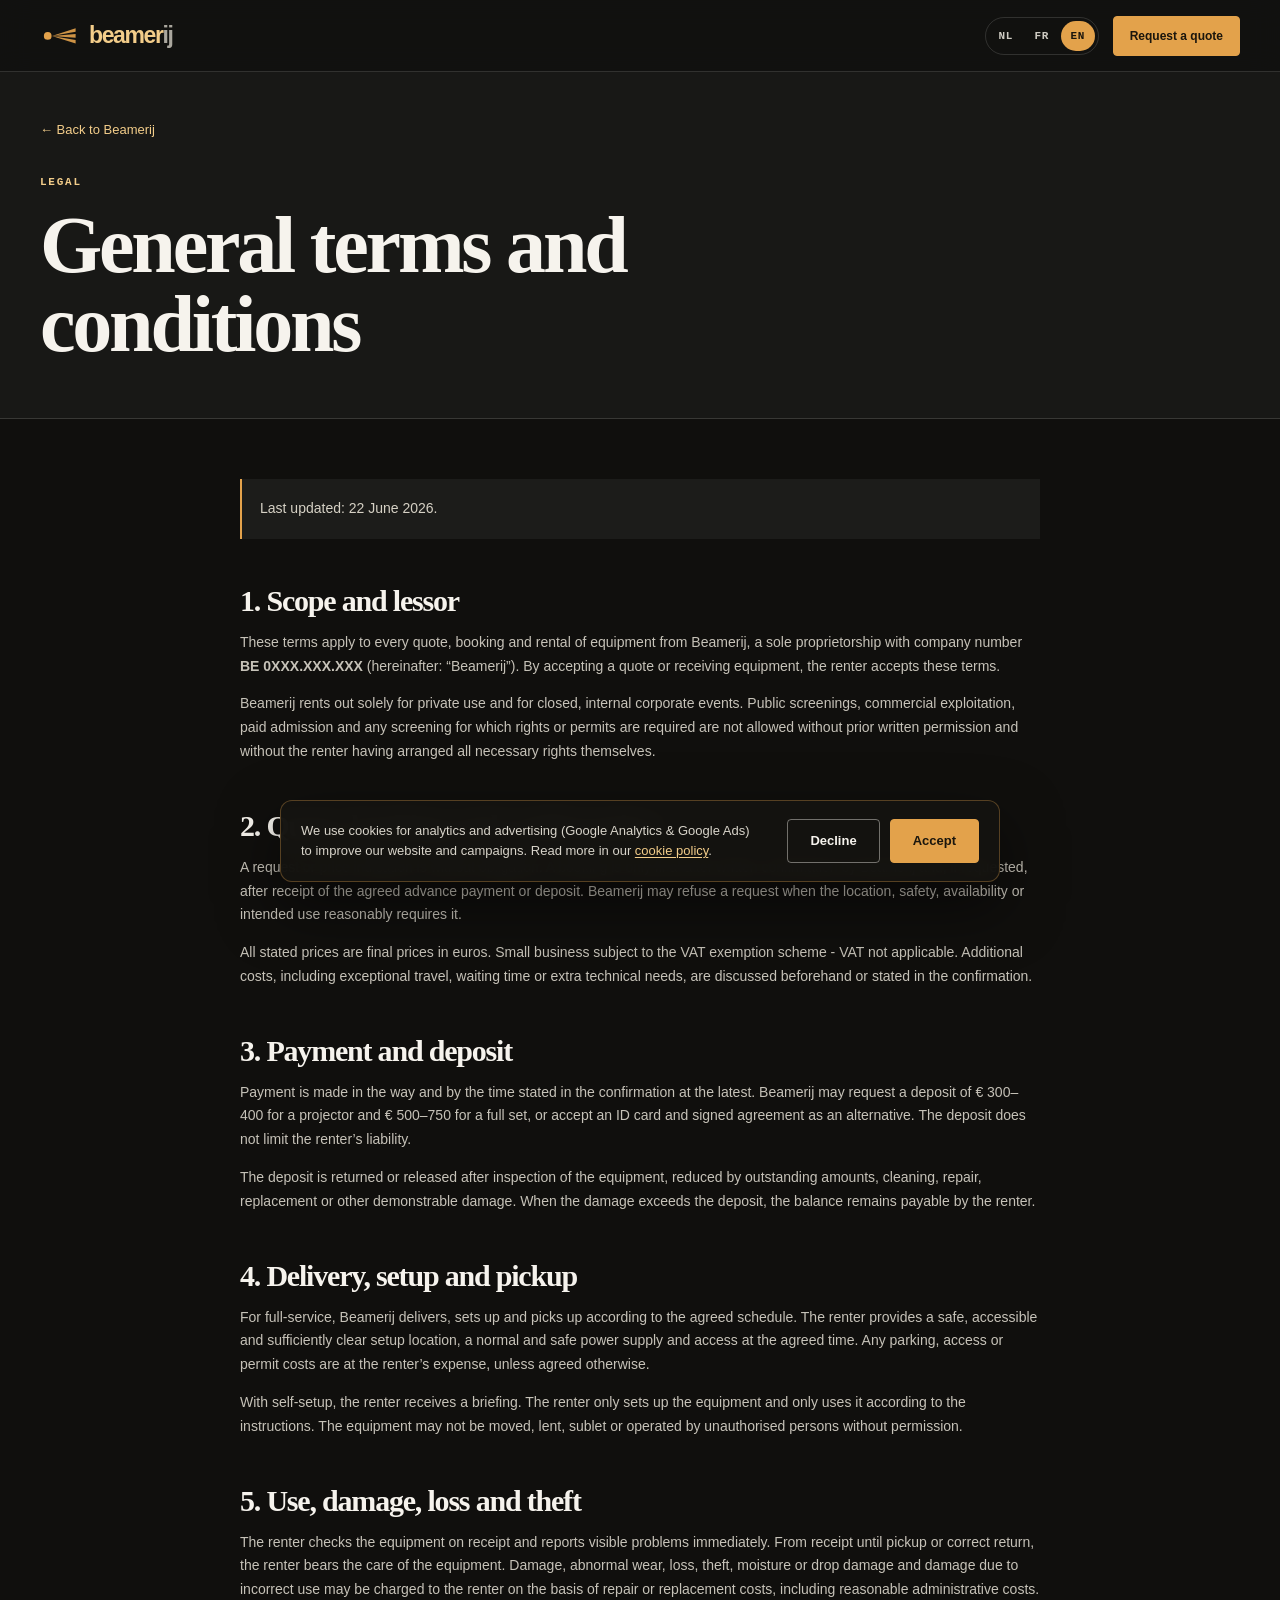
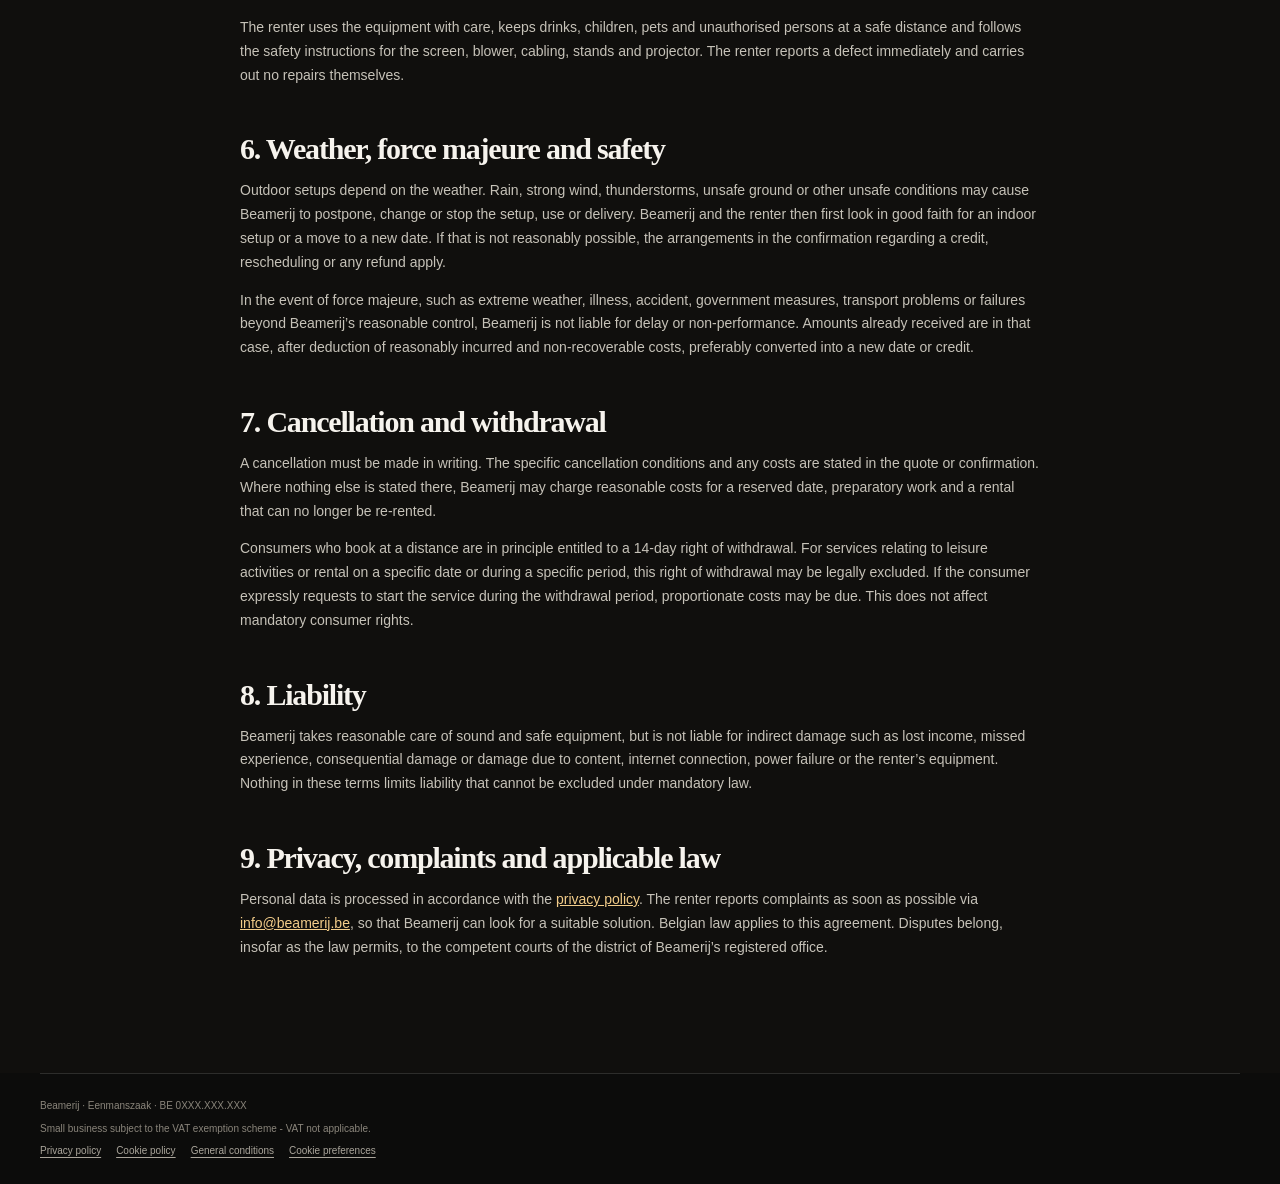
==== commit e73af3a7: "GA4, phones added, legal pages updated" ====
--- a/algemene-voorwaarden.html
+++ b/algemene-voorwaarden.html
@@ -1,5 +1,5 @@
 <!doctype html>
-<html lang="nl-BE">
+<html lang="nl-BE" data-i18n-title="lg.av.title" data-i18n-desc="lg.av.desc">
 <head>
   <meta charset="utf-8">
   <meta name="viewport" content="width=device-width, initial-scale=1">
@@ -16,14 +16,14 @@
     gtag('set', 'ads_data_redaction', true);
     gtag('set', 'url_passthrough', true);
   </script>
-  <script async src="https://www.googletagmanager.com/gtag/js?id=G-XXXXXXXXXX"></script>
-  <script>gtag('js', new Date());gtag('config', 'G-XXXXXXXXXX');</script>
+  <script async src="https://www.googletagmanager.com/gtag/js?id=G-XQZCP49KPX"></script>
+  <script>gtag('js', new Date());gtag('config', 'G-XQZCP49KPX');</script>
 
 </head>
 <body class="legal-page">
-  <header class="site-header is-scrolled"><nav class="container nav"><a class="brand" href="index.html" aria-label="Beamerij, naar de startpagina"><span class="brand-mark" aria-hidden="true"><svg viewBox="0 0 64 40" fill="none" xmlns="http://www.w3.org/2000/svg"><circle class="lens" cx="13" cy="20" r="6.5" fill="currentColor"></circle><polygon class="beam beam-1" points="20,20 60,7 60,13" fill="currentColor"></polygon><polygon class="beam beam-2" points="20,20 60,17 60,23" fill="currentColor"></polygon><polygon class="beam beam-3" points="20,20 60,27 60,33" fill="currentColor"></polygon></svg></span><span class="brand-word"><span class="brand-main">beamer</span><span class="brand-suffix">ij</span></span></a><a class="button button-small" href="index.html#contact">Offerte aanvragen</a></nav></header>
-  <main><section class="legal-header"><div class="container"><a class="legal-back" href="index.html">← Terug naar Beamerij</a><p class="eyebrow">Juridisch</p><h1>Algemene voorwaarden</h1></div></section><section class="legal-content"><article class="container">
-    <p class="legal-note">Laatst bijgewerkt: 21 juni 2026. Dit is een bruikbare basistekst voor de website, maar geen vervanging voor juridisch advies. Vul de bedrijfsgegevens, annuleringspercentages en betaalvoorwaarden vóór gebruik aan en laat ze nakijken.</p>
+  <header class="site-header is-scrolled"><nav class="container nav"><a class="brand" href="index.html" aria-label="Beamerij, naar de startpagina" data-i18n-al="lg.brandaria"><span class="brand-mark" aria-hidden="true"><svg viewBox="0 0 64 40" fill="none" xmlns="http://www.w3.org/2000/svg"><circle class="lens" cx="13" cy="20" r="6.5" fill="currentColor"></circle><polygon class="beam beam-1" points="20,20 60,7 60,13" fill="currentColor"></polygon><polygon class="beam beam-2" points="20,20 60,17 60,23" fill="currentColor"></polygon><polygon class="beam beam-3" points="20,20 60,27 60,33" fill="currentColor"></polygon></svg></span><span class="brand-word"><span class="brand-main">beamer</span><span class="brand-suffix">ij</span></span></a><div class="nav-actions"><div class="lang-switch" role="group" aria-label="Taal / Langue / Language"><button type="button" data-lang="nl" aria-pressed="true">NL</button><button type="button" data-lang="fr" aria-pressed="false">FR</button><button type="button" data-lang="en" aria-pressed="false">EN</button></div><a class="button button-small" href="index.html#contact" data-i18n="lg.cta">Offerte aanvragen</a></div></nav></header>
+  <main><section class="legal-header"><div class="container"><a class="legal-back" href="index.html" data-i18n="lg.back">← Terug naar Beamerij</a><p class="eyebrow" data-i18n="lg.eyebrow">Juridisch</p><h1 data-i18n="lg.av.h1">Algemene voorwaarden</h1></div></section><section class="legal-content"><article class="container" data-i18n="lg.av.body">
+    <p class="legal-note">Laatst bijgewerkt: 22 juni 2026.</p>
     <h2>1. Toepassing en verhuurder</h2>
     <p>Deze voorwaarden gelden voor elke offerte, boeking en huur van materiaal van Beamerij, een eenmanszaak met ondernemingsnummer <strong>BE 0XXX.XXX.XXX</strong> (hierna: “Beamerij”). Door een offerte te aanvaarden of materiaal in ontvangst te nemen, aanvaardt de huurder deze voorwaarden.</p>
     <p>Beamerij verhuurt uitsluitend voor privégebruik en voor besloten, interne bedrijfsevenementen. Publieke vertoningen, commerciële exploitatie, betaalde toegang en elke vertoning waarvoor rechten of vergunningen vereist zijn, zijn niet toegestaan zonder voorafgaande schriftelijke toestemming en zonder dat de huurder zelf alle nodige rechten heeft geregeld.</p>
@@ -50,7 +50,9 @@
     <h2>9. Privacy, klachten en recht</h2>
     <p>Persoonsgegevens worden verwerkt volgens het <a href="privacybeleid.html">privacybeleid</a>. Klachten meldt de huurder zo snel mogelijk via <a href="mailto:info@beamerij.be">info@beamerij.be</a>, zodat Beamerij een passende oplossing kan onderzoeken. Op deze overeenkomst is Belgisch recht van toepassing. Geschillen behoren, voor zover de wet dit toelaat, tot de bevoegde rechtbanken van het arrondissement van de vestigingsplaats van Beamerij.</p>
   </article></section></main>
-  <footer class="site-footer"><div class="container footer-legal"><p>Beamerij · Eenmanszaak · BE 0XXX.XXX.XXX</p><p>Kleine onderneming onderworpen aan de vrijstellingsregeling van btw - btw niet van toepassing.</p><div><a href="privacybeleid.html">Privacybeleid</a><a href="cookiebeleid.html">Cookiebeleid</a><a href="algemene-voorwaarden.html">Algemene voorwaarden</a><a href="#" data-cookie-settings>Cookievoorkeuren</a></div></div></footer>
+  <footer class="site-footer"><div class="container footer-legal"><p>Beamerij · Eenmanszaak · BE 0XXX.XXX.XXX</p><p data-i18n="footer.vat">Kleine onderneming onderworpen aan de vrijstellingsregeling van btw - btw niet van toepassing.</p><div><a href="privacybeleid.html" data-i18n="footer.privacy">Privacybeleid</a><a href="cookiebeleid.html" data-i18n="footer.cookies">Cookiebeleid</a><a href="algemene-voorwaarden.html" data-i18n="footer.terms">Algemene voorwaarden</a><a href="#" data-cookie-settings data-i18n="footer.cookieprefs">Cookievoorkeuren</a></div></div></footer>
+  <script src="lang.js" defer></script>
+  <script src="legal-i18n.js" defer></script>
   <script src="consent.js" defer></script>
 </body>
 </html>
--- a/styles.css
+++ b/styles.css
@@ -59,8 +59,7 @@
 .text-link span{transition:transform .25s var(--ease)}
 .text-link:hover{border-color:var(--gold-light)}
 .text-link:hover span{transform:translateX(4px)}
-.wa-glyph{width:17px;height:17px;flex:0 0 17px;border-radius:50%;background:#25d366;position:relative}
-.wa-glyph::after{content:'';position:absolute;inset:4px 4px 3px;border-radius:50% 50% 50% 2px;background:#fff;transform:rotate(8deg)}
+.wa-glyph{width:19px;height:19px;flex:0 0 19px;display:block;color:currentColor}
 /* ---------- keyboard focus ---------- */
 :focus-visible{outline:2px solid var(--gold-light);outline-offset:3px;border-radius:4px}
 .button:focus-visible{transform:translateY(-3px);box-shadow:0 14px 34px rgba(227,162,75,.34)}
@@ -107,6 +106,18 @@
 .nav-links>a:not(.button)::after{content:'';position:absolute;left:0;bottom:-2px;width:100%;height:1px;background:var(--gold-light);transform:scaleX(0);transform-origin:left;transition:transform .3s var(--ease)}
 .nav-links>a:not(.button):hover{color:var(--gold-light)}
 .nav-links>a:not(.button):hover::after{transform:scaleX(1)}
+.lang-switch{display:inline-flex;gap:2px;padding:3px;border:1px solid var(--line);border-radius:30px}
+.lang-switch button{min-width:34px;min-height:30px;padding:5px 9px;background:none;border:0;border-radius:30px;color:#cfccc3;font:600 11px/1 var(--mono);letter-spacing:.04em;cursor:pointer;transition:background .25s var(--ease),color .25s var(--ease),transform .18s var(--ease)}
+.lang-switch button:hover{color:var(--gold-light)}
+.lang-switch button:active{transform:scale(.9)}
+.lang-switch button[aria-pressed="true"]{background:var(--gold);color:#1b160d}
+.lang-switch button[aria-pressed="true"]{animation:lang-pop .35s var(--ease)}
+.lang-switch button:focus-visible{outline-offset:1px}
+@keyframes lang-pop{0%{transform:scale(.82)}55%{transform:scale(1.08)}100%{transform:scale(1)}}
+/* language cross-fade: only translatable text reacts, layout/images stay put.
+   !important so the hero text (which has a higher-specificity reveal rule) fades too. */
+[data-i18n]{transition:opacity .26s var(--ease-soft),filter .26s var(--ease-soft)}
+body.lang-switching [data-i18n]{opacity:0!important;filter:blur(5px)!important}
 .nav-toggle{display:none;background:none;border:0;padding:8px;color:var(--text);min-width:44px;min-height:44px}
 .nav-toggle span:not(.sr-only){display:block;width:25px;height:1.5px;background:currentColor;border-radius:2px;margin:6px 0;transition:transform .3s var(--ease),opacity .3s}
 .nav-toggle[aria-expanded="true"] span:nth-of-type(1){transform:translateY(3.75px) rotate(45deg)}
@@ -130,8 +141,8 @@
 .trust-row li::before{content:'';width:5px;height:5px;border-radius:50%;background:var(--gold);box-shadow:0 0 8px rgba(227,162,75,.7)}
 .trust-row strong{color:var(--text)}
 .hero-scroll{position:absolute;left:50%;bottom:26px;transform:translateX(-50%);display:flex;flex-direction:column;align-items:center;gap:9px;color:#cfccc3;font:600 10px/1 var(--mono);letter-spacing:.22em;text-transform:uppercase}
-.hero-scroll span{width:22px;height:34px;border:1px solid rgba(246,243,237,.45);border-radius:12px;position:relative}
-.hero-scroll span::after{content:'';position:absolute;left:50%;top:7px;width:3px;height:7px;border-radius:3px;background:var(--gold-light);transform:translateX(-50%);animation:scroll-dot 1.8s var(--ease) infinite}
+.hero-mouse{width:22px;height:34px;border:1px solid rgba(246,243,237,.45);border-radius:12px;position:relative}
+.hero-mouse::after{content:'';position:absolute;left:50%;top:7px;width:3px;height:7px;border-radius:3px;background:var(--gold-light);transform:translateX(-50%);animation:scroll-dot 1.8s var(--ease) infinite}
 @keyframes scroll-dot{0%{opacity:0;transform:translate(-50%,-4px)}40%{opacity:1}80%{opacity:0;transform:translate(-50%,11px)}100%{opacity:0}}
 
 /* hero entrance */
@@ -274,10 +285,10 @@
 .faq-list summary{list-style:none;display:flex;justify-content:space-between;gap:20px;padding:20px 0;cursor:pointer;font-size:15px;font-weight:bold;transition:color .25s}
 .faq-list summary::-webkit-details-marker{display:none}
 .faq-list summary:hover{color:var(--gold-light)}
-.faq-list summary span{position:relative;flex:0 0 16px;width:16px;height:16px;margin-top:4px}
-.faq-list summary span::before,.faq-list summary span::after{content:'';position:absolute;top:8px;left:1px;height:1.5px;width:14px;background:var(--gold-light);transition:transform .3s var(--ease)}
-.faq-list summary span::after{transform:rotate(90deg)}
-.faq-list details[open] summary span::after{transform:rotate(0)}
+.faq-list summary .faq-icon{position:relative;flex:0 0 16px;width:16px;height:16px;margin-top:4px}
+.faq-list summary .faq-icon::before,.faq-list summary .faq-icon::after{content:'';position:absolute;top:8px;left:1px;height:1.5px;width:14px;background:var(--gold-light);transition:transform .3s var(--ease)}
+.faq-list summary .faq-icon::after{transform:rotate(90deg)}
+.faq-list details[open] summary .faq-icon::after{transform:rotate(0)}
 .faq-list details[open] summary{color:var(--gold-light)}
 .faq-list details p{max-width:600px;color:var(--muted);font-size:13px;line-height:1.65;margin:0;padding:0 30px 20px 0;animation:faq-open .4s var(--ease)}
 @keyframes faq-open{from{opacity:0;transform:translateY(-6px)}to{opacity:1;transform:none}}
@@ -337,10 +348,9 @@
 .footer-legal a:hover{color:var(--gold-light)}
 
 /* ---------- floating actions ---------- */
-.whatsapp-float{position:fixed;z-index:40;right:20px;bottom:20px;display:flex;align-items:center;gap:9px;padding:12px 16px;color:#fff;background:#1eaf63;border:1px solid rgba(255,255,255,.27);border-radius:40px;box-shadow:0 10px 26px rgba(0,0,0,.34);font-size:12.5px;font-weight:600;transition:transform .25s var(--ease),box-shadow .25s}
-.whatsapp-float .wa-glyph{width:22px;height:22px;flex:0 0 22px;background:#fff}
-.whatsapp-float .wa-glyph::after{background:#1eaf63}
-.whatsapp-float:hover{transform:translateY(-3px);box-shadow:0 16px 34px rgba(30,175,99,.4)}
+.whatsapp-float{position:fixed;z-index:40;right:20px;bottom:20px;display:flex;align-items:center;gap:10px;padding:12px 17px;color:#fff;background:#25d366;border:0;border-radius:40px;box-shadow:0 8px 24px rgba(37,211,102,.45),0 4px 10px rgba(0,0,0,.2);font-size:12.5px;font-weight:600;transition:transform .25s var(--ease),box-shadow .25s,background .2s}
+.whatsapp-float .wa-glyph{width:22px;height:22px;flex:0 0 22px;color:#fff}
+.whatsapp-float:hover{transform:translateY(-3px);background:#20bd5a;box-shadow:0 14px 32px rgba(37,211,102,.5),0 4px 10px rgba(0,0,0,.22)}
 .to-top{position:fixed;z-index:39;left:20px;bottom:20px;width:46px;height:46px;display:grid;place-items:center;color:var(--gold-light);background:rgba(25,25,23,.85);border:1px solid var(--line);border-radius:50%;font-size:18px;cursor:pointer;opacity:0;transform:translateY(14px);pointer-events:none;backdrop-filter:blur(8px);transition:opacity .3s,transform .3s var(--ease),border-color .25s,background .25s}
 .to-top.is-visible{opacity:1;transform:none;pointer-events:auto}
 .to-top:hover{border-color:var(--gold);background:rgba(35,30,21,.92)}
@@ -372,15 +382,18 @@
 .legal-content ul{padding-left:20px}
 .legal-content a{color:var(--gold-light);text-decoration:underline}
 .legal-note{padding:18px;border-left:2px solid var(--gold);background:#1c1c1a;color:#d6d1c5!important}
-.legal-back{display:inline-flex;gap:10px;margin-bottom:28px;color:var(--gold-light);font-size:13px}
+.legal-back{display:flex;width:fit-content;gap:10px;margin-bottom:28px;color:var(--gold-light);font-size:13px}
+.nav-actions{display:flex;align-items:center;gap:14px}
+@media (max-width:700px){.legal-page .nav-actions .button{display:none}}
 
 /* ============================================================
    Reveal animation system
    ============================================================ */
-html.js [data-reveal]{opacity:0;transform:translateY(34px);transition:opacity .8s var(--ease),transform .8s var(--ease)}
-html.js [data-reveal="left"]{transform:translateX(-40px)}
-html.js [data-reveal="right"]{transform:translateX(40px)}
-html.js [data-reveal="scale"]{transform:scale(.94)}
+html.js [data-reveal]{opacity:0;transform:translateY(22px);transition:opacity .9s var(--ease-soft),transform .9s var(--ease-soft);will-change:opacity,transform}
+html.js [data-reveal].is-in{will-change:auto}
+html.js [data-reveal="left"]{transform:translateX(-26px)}
+html.js [data-reveal="right"]{transform:translateX(26px)}
+html.js [data-reveal="scale"]{transform:scale(.96)}
 html.js [data-reveal="fade"]{transform:none}
 html.js [data-reveal].is-in{opacity:1;transform:none}
 html.js .reveal{opacity:0;transform:translateY(18px);transition:opacity .65s,transform .65s}
@@ -412,7 +425,9 @@
   .nav-links.is-open{transform:translateX(0)}
   .nav-links>a:not(.button){display:block;padding:17px 5px;font-size:18px;border-bottom:1px solid var(--line)}
   .nav-links>a:not(.button)::after{display:none}
-  .nav-links .button{margin-top:26px;min-height:48px;font-size:14px}
+  .nav-links .lang-switch{align-self:flex-start;margin:18px 0 2px}
+  .nav-links .lang-switch button{min-width:46px;min-height:40px;font-size:13px}
+  .nav-links .button{margin-top:22px;min-height:48px;font-size:14px}
   .hero{min-height:700px;min-height:92svh;padding:130px 0 70px;align-items:flex-end}
   .hero-image img{object-position:58% 50%}
   .hero-image::after{background:linear-gradient(90deg,rgba(11,11,10,.84),rgba(11,11,10,.5)),linear-gradient(0deg,#10100f,transparent 58%)}
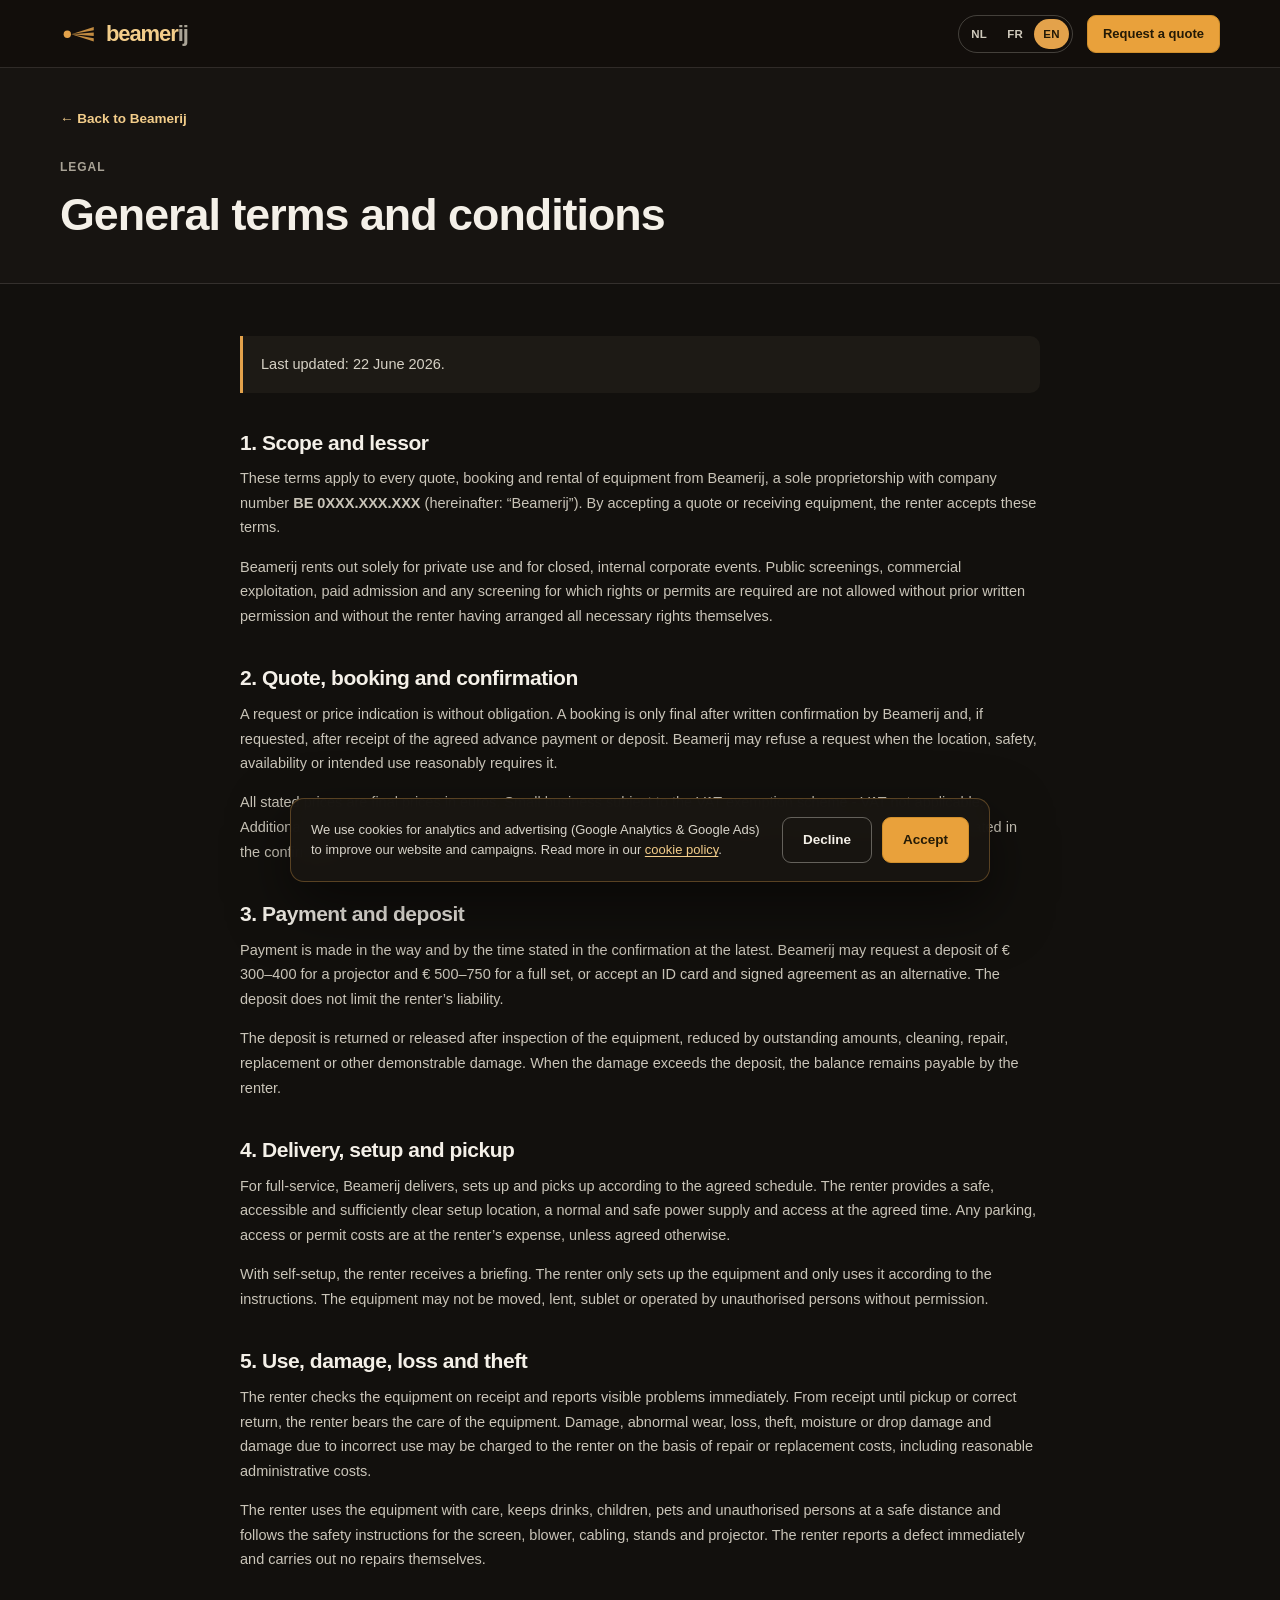
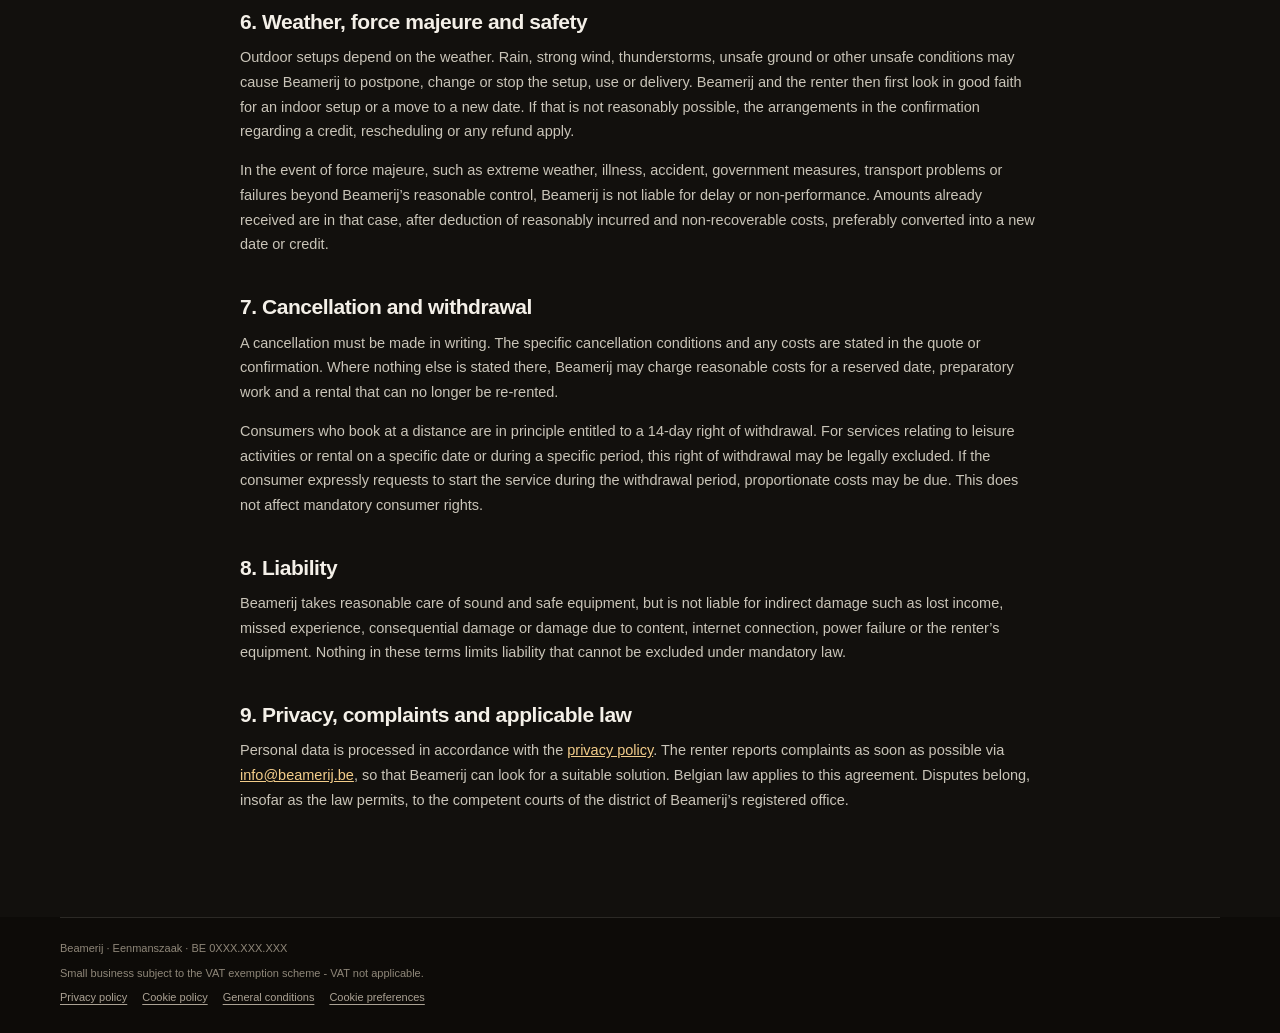
==== commit f5dad5df: "Website bullshit text removal and theme fixes" ====
--- a/algemene-voorwaarden.html
+++ b/algemene-voorwaarden.html
@@ -3,11 +3,16 @@
 <head>
   <meta charset="utf-8">
   <meta name="viewport" content="width=device-width, initial-scale=1">
-  <meta name="theme-color" content="#10100f">
+  <meta name="theme-color" content="#12100d">
   <meta name="description" content="Algemene huurvoorwaarden van Beamerij.">
   <meta name="robots" content="noindex,follow">
   <title>Algemene voorwaarden | Beamerij</title>
+  <link rel="icon" href="/favicon.ico" sizes="32x32">
   <link rel="icon" href="images/favicon.svg" type="image/svg+xml">
+  <link rel="icon" type="image/png" sizes="32x32" href="images/favicon-32x32.png">
+  <link rel="icon" type="image/png" sizes="16x16" href="images/favicon-16x16.png">
+  <link rel="apple-touch-icon" sizes="180x180" href="images/apple-touch-icon.png">
+  <link rel="manifest" href="/site.webmanifest">
   <link rel="stylesheet" href="styles.css">
   <script>
     window.dataLayer = window.dataLayer || [];
--- a/styles.css
+++ b/styles.css
@@ -1,466 +1,400 @@
 /* ============================================================
-   Beamerij — premium big-screen rental
-   Design tokens + base
+   Beamerij — beamer & big-screen verhuur
+   Dark, conversion-first design. Header is transparent over the
+   hero and turns solid on scroll. Light only on the two surfaces
+   that must pop: the hero date-checker and the quote form.
    ============================================================ */
 :root{
-  --bg:#100f0d;
-  --bg-2:#151513;
-  --surface:#191917;
-  --text:#f6f3ed;
-  --muted:#aaa79e;
-  --line:rgba(246,243,237,.14);
+  --bg:#12100d;
+  --bg-2:#171411;
+  --surface:#1d1a15;
+  --text:#f4f0e8;
+  --muted:#a9a396;
+  --line:rgba(244,240,232,.13);
+  --amber:#e9a13b;
+  --amber-hover:#da9027;
+  --amber-border:#d18f2c;
+  --amber-deep:#8a5c14;
   --gold:#e3a24b;
   --gold-light:#f3cd8a;
-  --gold-deep:#a9772f;
-  --serif:Georgia,'Times New Roman',serif;
-  --sans:'Helvetica Neue',Arial,sans-serif;
-  --mono:'SFMono-Regular',ui-monospace,Menlo,Consolas,monospace;
+  --green:#1b6948;
+  --sans:-apple-system,BlinkMacSystemFont,'Segoe UI',Roboto,'Helvetica Neue',Arial,sans-serif;
   --ease:cubic-bezier(.22,1,.36,1);
-  --ease-soft:cubic-bezier(.16,1,.3,1);
   --announce-h:40px;
+  --header-h:68px;
 }
 *{box-sizing:border-box}
-html{scroll-behavior:smooth;scroll-padding-top:90px}
-body{margin:0;background:var(--bg);color:var(--text);font-family:var(--sans);line-height:1.55;overflow-x:hidden;-webkit-font-smoothing:antialiased;text-rendering:optimizeLegibility}
+html{scroll-behavior:smooth;scroll-padding-top:calc(var(--announce-h) + var(--header-h) + 12px)}
+body{margin:0;background:var(--bg);color:var(--text);font-family:var(--sans);font-size:15.5px;line-height:1.6;overflow-x:hidden;-webkit-font-smoothing:antialiased;text-rendering:optimizeLegibility}
 body.nav-open{overflow:hidden}
 img{display:block;max-width:100%}picture{display:contents}
 a{color:inherit;text-decoration:none}
 button,input,textarea,select{font:inherit}
-::selection{background:var(--gold);color:#1a1409}
-.container{width:min(100% - 40px,1200px);margin:auto}
-.section{padding:clamp(64px,9vw,104px) 0}
+::selection{background:var(--amber);color:#241a06}
+.container{width:min(100% - 40px,1160px);margin-inline:auto}
+.section{padding:clamp(56px,8vw,88px) 0}
 .sr-only{position:absolute;width:1px;height:1px;clip:rect(0,0,0,0);overflow:hidden}
-.skip-link{position:fixed;left:12px;top:-90px;z-index:120;background:var(--gold);color:#15120c;padding:10px;border-radius:4px}
+.skip-link{position:fixed;left:12px;top:-90px;z-index:120;background:var(--gold);color:#241a06;padding:10px 14px;border-radius:8px;font-weight:600}
 .skip-link:focus{top:12px}
 
-.eyebrow{display:inline-flex;align-items:center;gap:9px;color:var(--gold-light);font:600 11px/1 var(--mono);letter-spacing:.16em;text-transform:uppercase;margin:0 0 18px}
-.eyebrow-dot{width:7px;height:7px;border-radius:50%;background:var(--gold);box-shadow:0 0 9px rgba(227,162,75,.7)}
-@keyframes ping{0%{box-shadow:0 0 0 0 rgba(227,162,75,.55)}70%{box-shadow:0 0 0 9px rgba(227,162,75,0)}100%{box-shadow:0 0 0 0 rgba(227,162,75,0)}}
-
-h1,h2,h3,p{margin-top:0}
-h1,h2{font-family:var(--serif);line-height:.98;letter-spacing:-.04em}
-h1{font-size:clamp(3.2rem,11vw,7.3rem);max-width:880px;margin:0 0 26px}
-h2{font-size:clamp(2.6rem,7.5vw,5rem);margin:0 0 24px}
-h1 em,h2 em{color:var(--gold-light);font-style:italic}
+h1,h2,h3,h4,p{margin-top:0}
+h1,h2{font-weight:800;letter-spacing:-.022em;line-height:1.12}
+h2{font-size:clamp(1.65rem,3.1vw,2.3rem);margin:0 0 12px}
+h3,h4{font-weight:700;letter-spacing:-.01em}
+.section-head{max-width:720px;margin-bottom:clamp(28px,4.5vw,44px)}
+.section-head>p{color:var(--muted);font-size:16px;max-width:620px;margin:0}
+.eyebrow{display:inline-block;color:var(--muted);font-size:12px;font-weight:700;letter-spacing:.08em;text-transform:uppercase;margin:0 0 12px}
 
 /* ---------- buttons & links ---------- */
-.button{position:relative;display:inline-flex;align-items:center;justify-content:center;gap:10px;min-height:52px;padding:13px 22px;background:var(--gold);border:1px solid var(--gold);border-radius:4px;color:#1b160d;font-size:14px;font-weight:bold;overflow:hidden;transition:transform .25s var(--ease),box-shadow .25s var(--ease),background .2s}
-.button>span,.button>*{position:relative;z-index:1}
-.button::before{content:'';position:absolute;inset:0;z-index:0;background:linear-gradient(110deg,transparent 20%,rgba(255,255,255,.55) 50%,transparent 80%);transform:translateX(-120%);transition:transform .7s var(--ease)}
-.button:hover{transform:translateY(-3px);box-shadow:0 14px 34px rgba(227,162,75,.34)}
-.button:hover::before{transform:translateX(120%)}
-.button:active{transform:translateY(-1px)}
-.button-lg{min-height:56px;padding:15px 28px;font-size:15px}
-.button-small{min-height:40px;padding:8px 16px;font-size:12px}
-.button-ghost{background:transparent;color:var(--text);border-color:rgba(246,243,237,.42)}
-.button-ghost::before{background:linear-gradient(110deg,transparent 20%,rgba(255,255,255,.16) 50%,transparent 80%)}
-.button-ghost:hover{background:rgba(246,243,237,.06);box-shadow:none;border-color:rgba(246,243,237,.7)}
-.text-link{display:inline-flex;gap:9px;align-items:center;color:var(--gold-light);font-size:14px;font-weight:bold;border-bottom:1px solid transparent;transition:border-color .2s,gap .25s var(--ease)}
-.text-link span{transition:transform .25s var(--ease)}
-.text-link:hover{border-color:var(--gold-light)}
-.text-link:hover span{transform:translateX(4px)}
-.wa-glyph{width:19px;height:19px;flex:0 0 19px;display:block;color:currentColor}
+.button{display:inline-flex;align-items:center;justify-content:center;gap:9px;min-height:48px;padding:12px 22px;background:var(--amber);border:1px solid var(--amber-border);border-radius:10px;color:#241a06;font-size:14.5px;font-weight:700;cursor:pointer;transition:background .18s,border-color .18s,box-shadow .18s,transform .18s var(--ease)}
+.button:hover{background:var(--amber-hover);box-shadow:0 6px 18px rgba(233,161,59,.28);transform:translateY(-1px)}
+.button:active{transform:translateY(0)}
+.button-lg{min-height:52px;padding:14px 26px;font-size:15px}
+.button-small{min-height:38px;padding:8px 15px;font-size:13px;border-radius:9px}
+.button-outline{background:transparent;color:var(--text);border-color:rgba(244,240,232,.3)}
+.button-outline:hover{background:rgba(244,240,232,.05);border-color:var(--gold-light);box-shadow:none}
+.text-link{color:var(--gold-light);font-weight:700;text-decoration:underline;text-underline-offset:3px;text-decoration-thickness:1.5px;transition:color .18s}
+.text-link:hover{color:#fff}
+.text-link span{display:none}
+.wa-glyph{width:18px;height:18px;flex:0 0 18px;display:block;color:currentColor}
+
 /* ---------- keyboard focus ---------- */
 :focus-visible{outline:2px solid var(--gold-light);outline-offset:3px;border-radius:4px}
-.button:focus-visible{transform:translateY(-3px);box-shadow:0 14px 34px rgba(227,162,75,.34)}
-.text-link:focus-visible{border-color:var(--gold-light);outline-offset:4px}
-.nav-links>a:not(.button):focus-visible::after{transform:scaleX(1)}
-.faq-list summary:focus-visible{color:var(--gold-light)}
-.municipalities li:focus-visible,.occasion-card:focus-within{outline-offset:2px}
-.skip-link:focus,.skip-link:focus-visible{outline-offset:2px}
-
-/* ---------- scroll progress ---------- */
-.scroll-progress{position:fixed;top:0;left:0;right:0;height:3px;z-index:130;background:transparent;pointer-events:none}
-.scroll-progress span{display:block;height:100%;width:0;background:linear-gradient(90deg,var(--gold-deep),var(--gold),var(--gold-light));box-shadow:0 0 12px rgba(227,162,75,.6)}
+.quote-form :focus-visible,.quick-check :focus-visible{outline-color:var(--amber-deep)}
 
 /* ---------- announcement bar ---------- */
-.announce{position:fixed;top:0;left:0;right:0;z-index:60;display:flex;align-items:center;justify-content:center;gap:14px;flex-wrap:wrap;min-height:40px;padding:9px 18px;text-align:center;color:#1c1407;font:600 12.5px/1.35 var(--sans);letter-spacing:.01em;background:linear-gradient(90deg,var(--gold-deep),var(--gold) 45%,var(--gold-light) 70%,var(--gold));transition:transform .45s var(--ease)}
+.announce{position:fixed;top:0;left:0;right:0;z-index:60;display:flex;align-items:center;justify-content:center;gap:12px;flex-wrap:wrap;min-height:var(--announce-h);padding:9px 18px;text-align:center;color:#241a06;font-size:12.5px;font-weight:600;line-height:1.35;background:linear-gradient(90deg,#dd9530,var(--amber) 45%,#f0bc63);transition:transform .4s var(--ease)}
 .announce b{font-weight:800}
-.announce-pulse{width:8px;height:8px;border-radius:50%;background:#1c1407;animation:ping-dark 1.8s var(--ease) infinite}
-@keyframes ping-dark{0%{box-shadow:0 0 0 0 rgba(28,20,7,.5)}70%{box-shadow:0 0 0 8px rgba(28,20,7,0)}100%{box-shadow:0 0 0 0 rgba(28,20,7,0)}}
+.announce-pulse{width:8px;height:8px;border-radius:50%;background:#241a06;animation:ping-dark 1.8s var(--ease) infinite}
+@keyframes ping-dark{0%{box-shadow:0 0 0 0 rgba(36,26,6,.45)}70%{box-shadow:0 0 0 8px rgba(36,26,6,0)}100%{box-shadow:0 0 0 0 rgba(36,26,6,0)}}
 .announce-cta{font-weight:800;text-decoration:underline;text-underline-offset:3px}
 body.hide-announce .announce{transform:translateY(-100%);pointer-events:none}
 
-/* ---------- header / nav ---------- */
-.site-header{position:fixed;top:var(--announce-h);left:0;right:0;height:72px;z-index:50;border-bottom:1px solid transparent;transition:top .45s var(--ease),background .35s,border-color .35s}
-body.is-scrolled .site-header{background:rgba(16,16,15,.82);border-color:var(--line);backdrop-filter:blur(16px) saturate(140%);-webkit-backdrop-filter:blur(16px) saturate(140%)}
+/* ---------- header / nav (transparent → solid on scroll) ---------- */
+.site-header{position:fixed;top:var(--announce-h);left:0;right:0;height:var(--header-h);z-index:50;background:transparent;border-bottom:1px solid transparent;transition:top .4s var(--ease),background .3s,border-color .3s}
+body.is-scrolled .site-header,.site-header.is-scrolled{background:rgba(18,15,11,.86);border-color:var(--line);backdrop-filter:blur(14px) saturate(140%);-webkit-backdrop-filter:blur(14px) saturate(140%)}
 body.hide-announce .site-header{top:0}
-.site-header.is-scrolled{top:0;background:rgba(16,16,15,.82);border-color:var(--line);backdrop-filter:blur(16px) saturate(140%);-webkit-backdrop-filter:blur(16px) saturate(140%)} /* legal pages */
-.nav{min-height:72px;display:flex;align-items:center;justify-content:space-between}
-.brand{display:inline-flex;gap:11px;align-items:center;font-weight:bold;letter-spacing:-.06em;font-size:23px}
-.brand-mark{display:block;width:38px;color:var(--gold)}
+.nav{min-height:var(--header-h);display:flex;align-items:center;justify-content:space-between;gap:18px}
+.brand{display:inline-flex;gap:10px;align-items:center;font-weight:800;letter-spacing:-.05em;font-size:22px}
+.brand-mark{display:block;width:36px;color:var(--gold)}
 .brand-mark svg{width:100%;height:auto;display:block;overflow:visible}
-.brand-mark .lens{transform-origin:13px 20px;animation:lens-glow 3.2s var(--ease) infinite}
-.brand-mark .beam{transform-origin:20px 20px;opacity:.9}
-.brand-mark .beam-1{animation:beam 3s var(--ease) infinite}
-.brand-mark .beam-2{animation:beam 3s var(--ease) .18s infinite}
-.brand-mark .beam-3{animation:beam 3s var(--ease) .36s infinite}
-@keyframes lens-glow{0%,100%{filter:drop-shadow(0 0 0 rgba(227,162,75,0))}50%{filter:drop-shadow(0 0 5px rgba(243,205,138,.8))}}
-@keyframes beam{0%,100%{opacity:.55;transform:scaleX(.94)}50%{opacity:1;transform:scaleX(1)}}
+.brand-mark .lens{transform-origin:13px 20px}
+.brand-mark .beam{transform-origin:20px 20px;opacity:.85}
 .brand:hover .beam{opacity:1}
-.brand-word{font-weight:bold}
+.brand-word{font-weight:800}
 .brand-main{color:var(--gold-light)}
-.brand-suffix{color:var(--muted);font-weight:600}
-.nav-links{display:flex;align-items:center;gap:26px}
-.nav-links>a:not(.button){position:relative;color:#d0cec8;font-size:13px;padding:4px 0}
-.nav-links>a:not(.button)::after{content:'';position:absolute;left:0;bottom:-2px;width:100%;height:1px;background:var(--gold-light);transform:scaleX(0);transform-origin:left;transition:transform .3s var(--ease)}
-.nav-links>a:not(.button):hover{color:var(--gold-light)}
-.nav-links>a:not(.button):hover::after{transform:scaleX(1)}
-.lang-switch{display:inline-flex;gap:2px;padding:3px;border:1px solid var(--line);border-radius:30px}
-.lang-switch button{min-width:34px;min-height:30px;padding:5px 9px;background:none;border:0;border-radius:30px;color:#cfccc3;font:600 11px/1 var(--mono);letter-spacing:.04em;cursor:pointer;transition:background .25s var(--ease),color .25s var(--ease),transform .18s var(--ease)}
+.brand-suffix{color:var(--muted);font-weight:700}
+.nav-links{display:flex;align-items:center;gap:22px}
+.nav-links>a:not(.button){color:#ddd8cc;font-size:14px;font-weight:600;padding:4px 0;text-decoration:underline transparent;text-underline-offset:5px;transition:color .18s,text-decoration-color .18s}
+.nav-links>a:not(.button):hover{color:var(--gold-light);text-decoration-color:var(--gold)}
+.nav-phone{display:inline-flex;align-items:center;gap:8px;white-space:nowrap}
+.nav-phone svg{width:16px;height:16px;color:var(--gold-light)}
+.lang-switch{display:inline-flex;gap:2px;padding:3px;border:1px solid rgba(244,240,232,.22);border-radius:30px}
+.lang-switch button{min-width:34px;min-height:30px;padding:5px 9px;background:none;border:0;border-radius:30px;color:#cfc9bc;font-size:11.5px;font-weight:700;letter-spacing:.03em;cursor:pointer;transition:background .2s,color .2s,transform .15s var(--ease)}
 .lang-switch button:hover{color:var(--gold-light)}
-.lang-switch button:active{transform:scale(.9)}
-.lang-switch button[aria-pressed="true"]{background:var(--gold);color:#1b160d}
-.lang-switch button[aria-pressed="true"]{animation:lang-pop .35s var(--ease)}
+.lang-switch button:active{transform:scale(.92)}
+.lang-switch button[aria-pressed="true"]{background:var(--gold);color:#241a06;animation:lang-pop .3s var(--ease)}
 .lang-switch button:focus-visible{outline-offset:1px}
-@keyframes lang-pop{0%{transform:scale(.82)}55%{transform:scale(1.08)}100%{transform:scale(1)}}
-/* language cross-fade: only translatable text reacts, layout/images stay put.
-   !important so the hero text (which has a higher-specificity reveal rule) fades too. */
-[data-i18n]{transition:opacity .26s var(--ease-soft),filter .26s var(--ease-soft)}
-body.lang-switching [data-i18n]{opacity:0!important;filter:blur(5px)!important}
-.nav-toggle{display:none;background:none;border:0;padding:8px;color:var(--text);min-width:44px;min-height:44px}
-.nav-toggle span:not(.sr-only){display:block;width:25px;height:1.5px;background:currentColor;border-radius:2px;margin:6px 0;transition:transform .3s var(--ease),opacity .3s}
-.nav-toggle[aria-expanded="true"] span:nth-of-type(1){transform:translateY(3.75px) rotate(45deg)}
-.nav-toggle[aria-expanded="true"] span:nth-of-type(2){transform:translateY(-3.75px) rotate(-45deg)}
+@keyframes lang-pop{0%{transform:scale(.86)}60%{transform:scale(1.06)}100%{transform:scale(1)}}
+/* language cross-fade: only translatable text reacts, layout/images stay put */
+[data-i18n]{transition:opacity .24s ease,filter .24s ease}
+body.lang-switching [data-i18n]{opacity:0!important;filter:blur(4px)!important}
+.nav-toggle{display:none;background:none;border:0;padding:8px;color:var(--text);min-width:44px;min-height:44px;cursor:pointer}
+.nav-toggle span:not(.sr-only){display:block;width:24px;height:2px;background:currentColor;border-radius:2px;margin:6px 0;transition:transform .3s var(--ease),opacity .3s}
+.nav-toggle[aria-expanded="true"] span:nth-of-type(1){transform:translateY(4px) rotate(45deg)}
+.nav-toggle[aria-expanded="true"] span:nth-of-type(2){transform:translateY(-4px) rotate(-45deg)}
 
 /* ---------- hero ---------- */
-.hero{position:relative;min-height:760px;min-height:100svh;display:flex;align-items:flex-end;padding:150px 0 84px;isolation:isolate;overflow:hidden}
-.hero-image{position:absolute;inset:-12% 0;z-index:-3}
-.hero-image::after{content:'';position:absolute;inset:0;background:linear-gradient(90deg,rgba(11,11,10,.9),rgba(11,11,10,.46) 56%,rgba(11,11,10,.66)),linear-gradient(0deg,#10100f,transparent 42%)}
-.hero-image img{width:100%;height:100%;object-fit:cover;object-position:62% 50%;animation:kenburns 28s ease-out forwards}
-@keyframes kenburns{from{transform:scale(1)}to{transform:scale(1.06)}}
-.hero-glow{position:absolute;z-index:-2;width:48vw;height:28vw;right:-10vw;top:18%;opacity:.3;border-radius:50%;background:radial-gradient(circle,#f4bd54,transparent 70%);filter:blur(70px);animation:glow-drift 9s ease-in-out infinite alternate}
-@keyframes glow-drift{from{transform:translate3d(0,0,0) scale(1);opacity:.24}to{transform:translate3d(-3vw,2vw,0) scale(1.12);opacity:.34}}
-.hero-beam{position:absolute;z-index:-2;top:-20%;left:8%;width:42%;height:150%;background:linear-gradient(100deg,transparent 46%,rgba(243,205,138,.10) 50%,transparent 54%);transform:rotate(8deg);animation:beam-sweep 7s ease-in-out infinite}
-@keyframes beam-sweep{0%,100%{opacity:0;transform:rotate(8deg) translateX(-10%)}50%{opacity:1;transform:rotate(8deg) translateX(10%)}}
-.hero-content{position:relative}
-.hero-copy{max-width:600px;color:#e4e1d8;font-size:clamp(1rem,1.9vw,1.2rem);margin-bottom:34px}
-.hero-actions{display:flex;gap:13px;flex-wrap:wrap;margin-bottom:54px}
-.trust-row{list-style:none;padding:0;margin:0;display:flex;flex-wrap:wrap;gap:10px 26px;color:#dad7ce;font-size:12.5px}
-.trust-row li{display:flex;align-items:center;gap:7px}
-.trust-row li::before{content:'';width:5px;height:5px;border-radius:50%;background:var(--gold);box-shadow:0 0 8px rgba(227,162,75,.7)}
-.trust-row strong{color:var(--text)}
-.hero-scroll{position:absolute;left:50%;bottom:26px;transform:translateX(-50%);display:flex;flex-direction:column;align-items:center;gap:9px;color:#cfccc3;font:600 10px/1 var(--mono);letter-spacing:.22em;text-transform:uppercase}
-.hero-mouse{width:22px;height:34px;border:1px solid rgba(246,243,237,.45);border-radius:12px;position:relative}
-.hero-mouse::after{content:'';position:absolute;left:50%;top:7px;width:3px;height:7px;border-radius:3px;background:var(--gold-light);transform:translateX(-50%);animation:scroll-dot 1.8s var(--ease) infinite}
-@keyframes scroll-dot{0%{opacity:0;transform:translate(-50%,-4px)}40%{opacity:1}80%{opacity:0;transform:translate(-50%,11px)}100%{opacity:0}}
-
-/* hero entrance */
-html.js .hero [data-hero]{opacity:0;transform:translateY(26px);transition:opacity 1s var(--ease),transform 1s var(--ease)}
-body.loaded .hero [data-hero]{opacity:1;transform:none}
-.hero [data-hero="1"]{transition-delay:.15s}
-.hero [data-hero="2"]{transition-delay:.28s}
-.hero [data-hero="3"]{transition-delay:.44s}
-.hero [data-hero="4"]{transition-delay:.6s}
-.hero [data-hero="5"]{transition-delay:.74s}
-.hero [data-hero="6"]{transition-delay:1s}
-
-/* ---------- marquee ---------- */
-.marquee{overflow:hidden;background:var(--bg-2);border-block:1px solid var(--line);padding:15px 0;-webkit-mask-image:linear-gradient(90deg,transparent,#000 8%,#000 92%,transparent);mask-image:linear-gradient(90deg,transparent,#000 8%,#000 92%,transparent)}
-.marquee-track{display:flex;align-items:center;gap:30px;width:max-content;animation:marquee 34s linear infinite}
-.marquee-track span{font-family:var(--serif);font-size:21px;color:#cbc7bd;white-space:nowrap}
-.marquee-track i{color:var(--gold);font-style:normal;font-size:13px}
-.marquee:hover .marquee-track{animation-play-state:paused}
-@keyframes marquee{to{transform:translateX(-50%)}}
+.hero{position:relative;padding:calc(var(--announce-h) + var(--header-h) + clamp(40px,7vw,72px)) 0 clamp(48px,7vw,72px);isolation:isolate;overflow:hidden;background:var(--bg)}
+.hero-image{position:absolute;inset:0;z-index:-1}
+.hero-image img{width:100%;height:100%;object-fit:cover;object-position:62% 50%}
+.hero-image::after{content:'';position:absolute;inset:0;background:linear-gradient(90deg,rgba(14,12,9,.93) 0%,rgba(14,12,9,.74) 46%,rgba(14,12,9,.4)),linear-gradient(0deg,var(--bg),transparent 30%),linear-gradient(180deg,rgba(14,12,9,.6),transparent 30%)}
+.hero-main{max-width:660px;color:#fff}
+.hero h1{color:#fff;font-size:clamp(2rem,4.6vw,3.3rem);margin:0 0 16px;max-width:620px}
+.hero-copy{color:rgba(248,245,238,.9);font-size:clamp(1rem,1.7vw,1.1rem);max-width:600px;margin:0 0 14px}
+.hero-price{color:#efe6d2;font-size:15px;margin:0 0 26px}
+.hero-price strong{color:var(--gold-light);font-weight:800}
+.quick-check{display:flex;align-items:stretch;gap:8px;max-width:540px;padding:8px;background:#fff;border-radius:14px;box-shadow:0 16px 40px rgba(0,0,0,.45)}
+.quick-field{flex:1;min-width:0;padding:6px 12px 7px}
+.quick-field label{display:block;color:#6d675d;font-size:11.5px;font-weight:700;margin-bottom:1px}
+.quick-field input{display:block;width:100%;padding:2px 0;border:0;outline:0;background:none;color:#1d1a15;font-size:15px;font-weight:600}
+.quick-check .button{flex:0 0 auto}
+.quick-note{color:rgba(240,235,224,.82);font-size:12.5px;margin:12px 0 0}
+.quick-wa{display:inline-flex;align-items:center;gap:6px;color:#fff;font-weight:700;text-decoration:underline;text-underline-offset:3px;vertical-align:baseline}
+.quick-wa .wa-glyph{width:14px;height:14px;flex:0 0 14px}
+.quick-wa:hover{color:var(--gold-light)}
+.hero-trust{list-style:none;padding:0;margin:30px 0 0;display:grid;grid-template-columns:repeat(2,minmax(0,1fr));gap:9px 26px;max-width:600px}
+.hero-trust li{position:relative;padding-left:24px;color:#e8e3d6;font-size:13.5px}
+.hero-trust li::before{content:'✓';position:absolute;left:0;top:0;color:var(--gold-light);font-weight:800}
+
+/* ---------- strip ---------- */
+.strip{background:var(--bg-2);border-block:1px solid var(--line);padding:26px 0}
+.strip-grid{display:grid;grid-template-columns:repeat(4,1fr);gap:22px}
+.strip-item{display:flex;gap:13px;align-items:flex-start}
+.strip-icon{flex:0 0 40px;width:40px;height:40px;display:grid;place-items:center;background:rgba(227,162,75,.13);border-radius:10px;color:var(--gold-light)}
+.strip-icon svg{width:21px;height:21px}
+.strip-item h3{font-size:14.5px;margin:1px 0 3px}
+.strip-item p{color:var(--muted);font-size:12.5px;line-height:1.5;margin:0}
+
+/* ---------- packages ---------- */
+.packages{background:var(--bg)}
+.package-grid{display:grid;grid-template-columns:repeat(4,1fr);gap:14px;align-items:stretch}
+.package-card{position:relative;display:flex;flex-direction:column;padding:24px 22px 22px;background:var(--surface);border:1px solid var(--line);border-radius:14px;transition:border-color .25s,box-shadow .25s,transform .25s var(--ease)}
+.package-card:hover{border-color:rgba(227,162,75,.4);box-shadow:0 14px 34px rgba(0,0,0,.3);transform:translateY(-2px)}
+.package-featured{border:2px solid var(--amber);background:linear-gradient(180deg,#231d13,#1d1a15);box-shadow:0 14px 36px rgba(0,0,0,.35)}
+.featured-tag{position:absolute;top:-12px;left:18px;padding:5px 12px;color:#241a06;background:var(--gold);border-radius:30px;font-size:11px;font-weight:700;letter-spacing:.02em;box-shadow:0 6px 16px rgba(0,0,0,.3)}
+.package-card h3{font-size:19px;margin:0 0 6px}
+.package-description{color:var(--muted);font-size:13px;margin:0 0 18px;min-height:40px}
+.price{margin:0 0 4px;color:var(--text)}
+.price span{color:var(--muted);font-size:12.5px;font-weight:600}
+.price b{font-size:33px;font-weight:800;letter-spacing:-.02em;line-height:1;color:#fff}
+.price small{color:var(--muted);font-size:13px;font-weight:600}
+.price-sub{color:var(--muted);font-size:12.5px;margin:0 0 18px}
+.package-card ul{list-style:none;padding:15px 0 0;margin:0 0 22px;border-top:1px solid var(--line)}
+.package-card li{position:relative;padding:5px 0 5px 25px;color:#d8d3c7;font-size:13px;line-height:1.5}
+.package-card li::before{content:'✓';position:absolute;left:2px;top:5px;color:var(--gold-light);font-weight:800;font-size:12px}
+.package-card li.li-highlight{color:var(--gold-light);font-weight:700}
+.package-card .button{margin-top:auto;width:100%}
+.pricing-notes{display:grid;grid-template-columns:repeat(3,1fr);gap:20px;margin-top:26px;padding-top:22px;border-top:1px solid var(--line)}
+.pricing-notes p{color:var(--muted);font-size:12.5px;line-height:1.6;margin:0}
+.pricing-notes strong{color:var(--text)}
+
+/* ---------- add-on options ---------- */
+.addons{margin-top:44px}
+.addons-title{font-size:18px;margin:0 0 16px}
+.addon-grid{display:grid;grid-template-columns:repeat(3,1fr);gap:14px}
+.addon-card{display:flex;gap:15px;align-items:flex-start;padding:18px;background:var(--surface);border:1px solid var(--line);border-radius:12px}
+.addon-icon{flex:0 0 42px;width:42px;height:42px;display:grid;place-items:center;color:var(--gold-light);border-radius:10px;background:rgba(227,162,75,.12)}
+.addon-icon svg{width:22px;height:22px}
+.addon-card h4{font-size:15px;margin:1px 0 5px}
+.addon-card p{color:var(--muted);font-size:13px;line-height:1.55;margin:0 0 9px}
+.addon-tag{display:inline-block;padding:3px 10px;border:1px solid rgba(227,162,75,.4);border-radius:30px;color:var(--gold-light);font-size:11px;font-weight:700}
+
+/* ---------- set (what's included) ---------- */
+.set{background:var(--bg-2)}
+.set-layout{display:grid;grid-template-columns:1.05fr .95fr;gap:clamp(32px,5vw,64px);align-items:center}
+.set-media{margin:0;border-radius:14px;overflow:hidden;box-shadow:0 22px 50px rgba(0,0,0,.45)}
+.set-media img{width:100%;height:auto}
+.set-intro{color:var(--muted);font-size:16px;margin:0 0 20px;max-width:480px}
+.check-list{list-style:none;padding:0;margin:0}
+.check-list li{position:relative;padding:7px 0 7px 32px;color:#ddd8cc;font-size:15px}
+.check-list li::before{content:'✓';position:absolute;left:0;top:9px;width:20px;height:20px;display:grid;place-items:center;background:rgba(227,162,75,.14);color:var(--gold-light);border-radius:50%;font-size:11px;font-weight:800}
+.weather-note{margin:20px 0 0;padding-left:13px;border-left:3px solid var(--gold);color:var(--muted);font-size:13px;max-width:520px}
+.weather-note strong{color:var(--gold-light)}
 
 /* ---------- occasions ---------- */
-.occasions{background:var(--bg-2)}
-.section-intro{max-width:680px;margin-bottom:52px}
-.section-intro>p:not(.eyebrow),.section-heading-row>p{color:var(--muted);max-width:500px;margin:0}
-.section-intro .seo-copy{margin-top:14px;font-size:13px;line-height:1.65}
-.split-intro{display:grid;grid-template-columns:1.4fr .8fr;align-items:end;gap:50px;max-width:none}
-.split-intro h2{margin:0}
-.centered{text-align:center;margin-inline:auto}
-.centered h2{margin-bottom:0}
-.occasions-grid{display:grid;grid-template-columns:repeat(2,minmax(0,1fr));gap:14px}
-.occasion-card{height:350px;position:relative;overflow:hidden;border-radius:7px;background:#292620;isolation:isolate}
-.occasion-card.card-wide{grid-column:span 2;height:430px}
-.occasion-card::after{content:'';position:absolute;inset:0;z-index:1;background:linear-gradient(0deg,rgba(7,7,6,.92),rgba(7,7,6,.05) 66%);transition:opacity .5s}
-.occasion-card img{width:100%;height:100%;object-fit:cover;transition:transform .9s var(--ease),filter .6s}
-.occasion-card:hover img{transform:scale(1.06)}
-.occasion-overlay{position:absolute;z-index:2;inset:auto 24px 22px;transform:translateY(0);transition:transform .45s var(--ease)}
-.occasion-card:hover .occasion-overlay{transform:translateY(-6px)}
-.occasion-overlay p{font:10px/1 var(--mono);letter-spacing:.1em;text-transform:uppercase;color:var(--gold-light);margin-bottom:8px}
-.occasion-overlay h3{margin:0 0 8px;font-family:var(--serif);font-size:27px;line-height:1.04;letter-spacing:-.02em}
-.occasion-overlay span{display:block;color:#d4d1c8;font-size:13px;max-width:440px;opacity:.85;transition:opacity .4s}
-.occasion-card:hover .occasion-overlay span{opacity:1}
-.occasion-tag{position:absolute;z-index:3;top:16px;left:16px;padding:5px 11px;background:var(--gold);color:#1a1308;border-radius:30px;font:700 10px/1 var(--mono);letter-spacing:.08em;text-transform:uppercase;box-shadow:0 6px 18px rgba(0,0,0,.3)}
-.occasions-foot{margin:30px 0 0;color:var(--muted);font-size:14px}
-.occasions-foot strong{color:var(--text);font-weight:600}
-.occasions-foot .text-link{margin-left:6px}
-
-/* ---------- usp strip ---------- */
-.usp{background:linear-gradient(180deg,var(--bg-2),var(--bg))}
-.usp-grid{display:grid;grid-template-columns:repeat(4,1fr);gap:14px}
-.usp-card{position:relative;padding:30px 24px 28px;background:var(--surface);border:1px solid var(--line);border-radius:8px;overflow:hidden;transition:transform .3s var(--ease),border-color .3s,box-shadow .3s}
-.usp-card::before{content:'';position:absolute;left:0;top:0;width:100%;height:2px;background:linear-gradient(90deg,var(--gold),transparent);transform:scaleX(0);transform-origin:left;transition:transform .4s var(--ease)}
-.usp-card:hover{transform:translateY(-6px);border-color:rgba(227,162,75,.45);box-shadow:0 20px 40px rgba(0,0,0,.28)}
-.usp-card:hover::before{transform:scaleX(1)}
-.usp-num{display:block;font:700 12px/1 var(--mono);letter-spacing:.1em;color:var(--gold-light);margin-bottom:20px}
-.usp-card h3{font-size:19px;margin:0 0 9px;letter-spacing:-.01em}
-.usp-card p{color:var(--muted);font-size:13px;line-height:1.6;margin:0}
-
-/* ---------- packages ---------- */
-.packages{background:linear-gradient(180deg,var(--bg),#191812)}
-.package-grid{display:grid;grid-template-columns:repeat(4,1fr);gap:13px}
-.package-card{position:relative;min-height:452px;display:flex;flex-direction:column;padding:28px 23px 24px;background:var(--surface);border:1px solid var(--line);border-radius:8px;transition:transform .3s var(--ease),border-color .3s,box-shadow .3s}
-.package-card:hover{transform:translateY(-7px);border-color:rgba(227,168,89,.6);box-shadow:0 24px 50px rgba(0,0,0,.3)}
-.package-featured{background:linear-gradient(180deg,#2c271d,#211d15);border-color:var(--gold);box-shadow:0 22px 50px rgba(0,0,0,.32)}
-.package-featured::after{content:'';position:absolute;inset:0;border-radius:8px;padding:1px;background:linear-gradient(160deg,var(--gold-light),transparent 40%);-webkit-mask:linear-gradient(#000 0 0) content-box,linear-gradient(#000 0 0);-webkit-mask-composite:xor;mask-composite:exclude;pointer-events:none;opacity:.6}
-.package-dark{background:#242420}
-.featured-tag{position:absolute;top:-12px;left:20px;padding:6px 12px;color:#17130c;background:var(--gold);border-radius:30px;text-transform:uppercase;letter-spacing:.08em;font:700 10px/1 var(--mono);box-shadow:0 8px 20px rgba(227,162,75,.35)}
-.package-label{color:var(--gold-light);font:10px/1 var(--mono);letter-spacing:.1em;text-transform:uppercase;margin-bottom:18px}
-.package-card h3{font-size:25px;line-height:1;margin:0 0 12px}
-.package-description{color:var(--muted);font-size:13px;min-height:42px;margin-bottom:24px}
-.price{color:var(--gold-light);font-size:40px;font-weight:bold;letter-spacing:-.05em;line-height:1;margin:0 0 6px}
-.price span{font:10px/1 var(--mono);letter-spacing:.05em;vertical-align:middle;text-transform:uppercase}
-.price small{color:var(--muted);font-size:12px;font-weight:normal;letter-spacing:0}
-.price-sub{color:var(--muted);font-size:12px;margin-bottom:22px}
-.package-card ul{padding:16px 0;margin:0 0 auto;list-style:none;border-top:1px solid var(--line)}
-.package-card li{color:#d7d4cc;font-size:12.5px;padding:6px 0 6px 17px;position:relative}
-.package-card li::before{content:'';position:absolute;width:5px;height:5px;border-radius:50%;background:var(--gold);top:12px;left:1px}
-.pricing-notes{display:grid;grid-template-columns:repeat(3,1fr);gap:24px;padding-top:32px;margin-top:24px;border-top:1px solid var(--line)}
-.pricing-notes>div{display:flex;gap:13px}
-.note-icon{width:30px;height:30px;flex:0 0 30px;display:grid;place-items:center;border:1px solid rgba(227,162,75,.6);border-radius:50%;color:var(--gold-light);font:15px var(--mono)}
-.pricing-notes p{color:var(--muted);font-size:12px;line-height:1.6;margin:0}
-.pricing-notes strong{color:var(--text);font-size:13px}
+.occasions{background:var(--bg)}
+.occasions-grid{display:grid;grid-template-columns:repeat(3,1fr);gap:14px}
+.occasion-card{position:relative;border-radius:12px;overflow:hidden;aspect-ratio:4/3;background:#242019;isolation:isolate}
+.occasion-card img{position:absolute;inset:0;width:100%;height:100%;object-fit:cover;transition:transform .55s var(--ease)}
+.occasion-card:hover img{transform:scale(1.045)}
+.occasion-card::after{content:'';position:absolute;inset:0;z-index:1;background:linear-gradient(0deg,rgba(8,7,5,.9),rgba(8,7,5,.06) 55%)}
+.occasion-overlay{position:absolute;z-index:2;inset:auto 16px 15px}
+.occasion-overlay h3{color:#fff;font-size:17px;margin:0 0 3px}
+.occasion-overlay span{display:block;color:rgba(255,255,255,.85);font-size:12.5px;line-height:1.45}
+.occasion-tag{position:absolute;z-index:3;top:12px;left:12px;padding:5px 11px;background:var(--gold-light);color:#241a06;border-radius:30px;font-size:11px;font-weight:800;box-shadow:0 5px 14px rgba(0,0,0,.35)}
+.occasions-foot{margin:22px 0 0;color:var(--muted);font-size:14px}
 
 /* ---------- process ---------- */
-.process{background:#e9e1d5;color:#1b1915}
-.process .eyebrow{color:#7c581f}
-.process .eyebrow-dot{background:#7c581f;box-shadow:none}
-.process h2 em{color:#915f1c}
-.process-list{list-style:none;padding:0;margin:0;display:grid;grid-template-columns:repeat(4,1fr);gap:14px;counter-reset:step}
-.process-list li{position:relative;border-top:1px solid rgba(28,25,20,.28);padding:18px 8px 0 0}
-.process-list li>span{display:block;color:#7c581f;font:11px/1 var(--mono);margin-bottom:22px}
-.process-list li::after{content:'';position:absolute;top:-1px;left:0;width:0;height:2px;background:#9e702e;transition:width .6s var(--ease) .2s}
-.process-list li.is-in::after{width:46px}
-.process-list h3{font-size:20px;line-height:1.1;margin:0 0 9px}
-.process-list p{color:#625d53;font-size:13px;line-height:1.55;margin:0}
-
-/* ---------- specs ---------- */
-.specs{background:#181816}
-.specs-head{display:grid;grid-template-columns:1.5fr .9fr;gap:50px;align-items:end;margin-bottom:42px}
-.specs-head h2{margin:0}
-.specs-head>p{color:var(--muted);max-width:440px;margin:0}
-.specs-feature{position:relative;margin:0;border-radius:16px;overflow:hidden;box-shadow:0 36px 80px rgba(0,0,0,.45)}
-.specs-feature img{display:block;width:100%;height:auto}
-.specs-feature::after{content:'';position:absolute;inset:0;background:linear-gradient(0deg,rgba(7,7,6,.5),transparent 38%);pointer-events:none}
-.specs-feature figcaption{position:absolute;z-index:1;left:22px;bottom:20px;padding:10px 16px;background:rgba(16,15,13,.62);-webkit-backdrop-filter:blur(8px);backdrop-filter:blur(8px);border:1px solid rgba(227,162,75,.4);border-radius:30px;color:var(--gold-light);font:700 11px/1 var(--mono);letter-spacing:.06em;text-transform:uppercase}
-.spec-list{display:grid;grid-template-columns:repeat(4,1fr);margin:36px 0 0;border-top:1px solid var(--line)}
-.spec-list>div{position:relative;padding:30px 18px 6px;text-align:center;border-right:1px solid var(--line)}
-.spec-list>div:last-child{border-right:0}
-.spec-list dt{font-family:var(--serif);color:var(--gold-light);font-size:clamp(30px,3.3vw,38px);font-weight:bold;line-height:1;margin-bottom:12px;font-variant-numeric:lining-nums;font-feature-settings:"lnum" 1}
-.spec-list dd{margin:0 auto;max-width:210px;color:#d4d1ca;font-size:13px;line-height:1.55}
-.spec-list .spec-hero::before{content:'';position:absolute;top:16px;left:50%;width:140px;height:80px;transform:translateX(-50%);background:radial-gradient(ellipse,rgba(227,162,75,.3),transparent 70%);filter:blur(6px);pointer-events:none}
-.spec-list .spec-hero dt{position:relative;font-size:clamp(40px,4.6vw,52px);color:#fae0ad;text-shadow:0 0 26px rgba(243,205,138,.55)}
-.spec-list .spec-hero dd{color:#e8e3d8;font-weight:600}
-.weather-note{margin-top:30px;padding-left:14px;border-left:2px solid var(--gold);color:#bebbb2!important;font-size:12px;max-width:580px}
-.weather-note strong{color:var(--gold-light)}
-
-/* ---------- atmosphere band ---------- */
-.atmosphere{position:relative;overflow:hidden;padding:clamp(90px,16vw,170px) 0;isolation:isolate}
-.atmosphere-image{position:absolute;inset:-12% 0;z-index:-2}
-.atmosphere-image img{width:100%;height:100%;object-fit:cover;object-position:50% 42%}
-.atmosphere::before{content:'';position:absolute;inset:0;z-index:-1;background:linear-gradient(90deg,rgba(8,8,7,.8),rgba(8,8,7,.42) 60%,rgba(8,8,7,.66))}
-.atmosphere-content{max-width:620px}
-.atmosphere-content h2{margin-bottom:20px}
-.atmosphere-content p{color:#e0ddd4;font-size:clamp(1rem,1.8vw,1.15rem);margin-bottom:30px;max-width:540px}
+.process{background:var(--bg-2)}
+.process-list{list-style:none;padding:0;margin:0;display:grid;grid-template-columns:repeat(4,1fr);gap:26px}
+.process-list li{display:flex;gap:14px;align-items:flex-start}
+.step-num{flex:0 0 34px;width:34px;height:34px;display:grid;place-items:center;background:rgba(227,162,75,.15);color:var(--gold-light);border-radius:50%;font-size:15px;font-weight:800}
+.process-list h3{font-size:15.5px;margin:5px 0 6px}
+.process-list p{color:var(--muted);font-size:13px;line-height:1.55;margin:0}
+.process-cta{margin-top:36px}
+
+/* ---------- WK band ---------- */
+.wk-band{position:relative;padding:clamp(64px,10vw,104px) 0;isolation:isolate;overflow:hidden;background:var(--bg)}
+.wk-image{position:absolute;inset:0;z-index:-1}
+.wk-image img{width:100%;height:100%;object-fit:cover;object-position:50% 40%}
+.wk-band::before{content:'';position:absolute;inset:0;z-index:0;background:linear-gradient(90deg,rgba(9,8,6,.9),rgba(9,8,6,.62) 55%,rgba(9,8,6,.42)),linear-gradient(180deg,rgba(14,12,9,.35),transparent 25%,transparent 75%,rgba(14,12,9,.35))}
+.wk-content{position:relative;z-index:1;max-width:640px}
+.wk-kicker{color:var(--gold-light);font-size:13px;font-weight:800;margin:0 0 10px}
+.wk-band h2{color:#fff;margin:0 0 12px}
+.wk-content>p:not(.wk-kicker){color:rgba(242,237,226,.9);font-size:16px;max-width:540px;margin:0 0 26px}
 
 /* ---------- service area ---------- */
-.service-area{background:linear-gradient(120deg,#28251d,#171715)}
-.area-layout{display:grid;grid-template-columns:1fr 1.2fr;gap:80px}
-.area-layout h2{margin:0}
-.area-copy>p{color:#d5d1c7;max-width:500px;font-size:17px}
-.municipalities{list-style:none;padding:0;margin:30px 0 0;display:flex;flex-wrap:wrap;gap:9px}
-.municipalities li{color:#d8d3c7;border:1px solid rgba(246,243,237,.2);padding:7px 12px;border-radius:30px;font-size:12px;transition:border-color .25s,color .25s,background .25s,transform .25s var(--ease)}
-.municipalities li:hover{border-color:var(--gold);color:var(--gold-light);background:rgba(227,162,75,.08);transform:translateY(-2px)}
+.service-area{background:var(--bg-2)}
+.area-layout{display:grid;grid-template-columns:1fr 1.1fr;gap:clamp(28px,5vw,64px);align-items:start}
+.area-intro p{color:var(--muted);font-size:15.5px;max-width:460px;margin:0}
+.municipalities{list-style:none;padding:0;margin:4px 0 0;display:flex;flex-wrap:wrap;gap:8px}
+.municipalities li{color:#d3cec2;background:var(--surface);border:1px solid var(--line);padding:7px 13px;border-radius:30px;font-size:13px}
 
 /* ---------- faq ---------- */
 .faq{background:var(--bg)}
-.faq-layout{display:grid;grid-template-columns:.8fr 1.2fr;gap:clamp(50px,12vw,160px)}
-.faq-layout>div:first-child>p:not(.eyebrow){color:var(--muted);max-width:340px;margin-bottom:22px}
-.faq-list{border-top:1px solid var(--line)}
-.faq-list details{border-bottom:1px solid var(--line)}
-.faq-list summary{list-style:none;display:flex;justify-content:space-between;gap:20px;padding:20px 0;cursor:pointer;font-size:15px;font-weight:bold;transition:color .25s}
+.faq-layout{display:grid;grid-template-columns:.75fr 1.25fr;gap:clamp(28px,5vw,64px);align-items:start}
+.faq-intro p{color:var(--muted);max-width:320px;margin:0 0 14px}
+.faq-list details{background:var(--surface);border:1px solid var(--line);border-radius:12px;margin-bottom:10px;padding:0 18px;transition:border-color .2s}
+.faq-list details[open]{border-color:rgba(227,162,75,.4)}
+.faq-list summary{list-style:none;display:flex;justify-content:space-between;align-items:flex-start;gap:18px;padding:15px 0;cursor:pointer;font-size:15px;font-weight:600}
 .faq-list summary::-webkit-details-marker{display:none}
 .faq-list summary:hover{color:var(--gold-light)}
-.faq-list summary .faq-icon{position:relative;flex:0 0 16px;width:16px;height:16px;margin-top:4px}
-.faq-list summary .faq-icon::before,.faq-list summary .faq-icon::after{content:'';position:absolute;top:8px;left:1px;height:1.5px;width:14px;background:var(--gold-light);transition:transform .3s var(--ease)}
+.faq-list summary .faq-icon{position:relative;flex:0 0 14px;width:14px;height:14px;margin-top:5px}
+.faq-list summary .faq-icon::before,.faq-list summary .faq-icon::after{content:'';position:absolute;top:6.25px;left:0;height:1.5px;width:14px;background:var(--gold-light);transition:transform .25s var(--ease)}
 .faq-list summary .faq-icon::after{transform:rotate(90deg)}
 .faq-list details[open] summary .faq-icon::after{transform:rotate(0)}
-.faq-list details[open] summary{color:var(--gold-light)}
-.faq-list details p{max-width:600px;color:var(--muted);font-size:13px;line-height:1.65;margin:0;padding:0 30px 20px 0;animation:faq-open .4s var(--ease)}
-@keyframes faq-open{from{opacity:0;transform:translateY(-6px)}to{opacity:1;transform:none}}
+.faq-list details p{color:var(--muted);font-size:13.5px;line-height:1.65;margin:0;padding:0 26px 16px 0;max-width:640px;animation:faq-open .35s var(--ease)}
+@keyframes faq-open{from{opacity:0;transform:translateY(-5px)}to{opacity:1;transform:none}}
 
 /* ---------- contact ---------- */
-.contact{position:relative;overflow:hidden;padding:clamp(80px,12vw,108px) 0;background:#211d15}
-.contact-background{position:absolute;inset:0;z-index:0;background:radial-gradient(circle at 83% 34%,rgba(226,175,83,.32),transparent 22%),radial-gradient(circle at 64% 92%,rgba(121,82,28,.42),transparent 32%),linear-gradient(115deg,#171510,#252014)}
-.contact-layout{position:relative;z-index:1;display:grid;grid-template-columns:.85fr 1.15fr;gap:clamp(40px,9vw,120px);align-items:start}
-.contact-intro h2{margin-bottom:23px}
-.contact-intro>p:not(.eyebrow):not(.response-note){color:#d4d0c6;max-width:420px}
-.contact-channels{display:flex;flex-wrap:wrap;align-items:center;gap:16px 30px;margin-top:24px}
-.contact-email{display:inline-flex;gap:13px;color:var(--gold-light);font-size:21px;font-weight:bold;border-bottom:1px solid rgba(243,205,138,.45);padding-bottom:3px;transition:border-color .25s}
-.contact-email:hover{border-color:var(--gold-light)}
-.contact-phone{display:inline-flex;align-items:center;gap:9px;color:var(--text);font-size:15px;font-weight:bold;border-bottom:1px solid var(--line);padding-bottom:3px;transition:color .25s,border-color .25s}
-.contact-phone:hover{color:var(--gold-light);border-color:var(--gold-light)}
-.phone-glyph{width:9px;height:9px;border-radius:50%;background:var(--gold);box-shadow:0 0 9px rgba(227,162,75,.7)}
-.response-note{color:#aaa59a;font-size:12px;margin:12px 0 0}
-.contact-assurance{list-style:none;padding:0;margin:30px 0 0;display:flex;flex-direction:column;gap:11px}
-.contact-assurance li{position:relative;padding-left:28px;color:#d4d0c6;font-size:13.5px}
-.contact-assurance li::before{content:'';position:absolute;left:0;top:1px;width:18px;height:18px;border-radius:50%;background:rgba(227,162,75,.16);border:1px solid var(--gold)}
-.contact-assurance li::after{content:'✓';position:absolute;left:5px;top:1px;color:var(--gold-light);font-size:11px;font-weight:bold}
-.quote-form{position:relative;background:#f2ede4;padding:clamp(24px,4vw,38px);border-radius:8px;color:#1c1a15;box-shadow:0 40px 90px rgba(0,0,0,.4)}
-.form-row{display:grid;grid-template-columns:1fr 1fr;gap:16px}
-.field{margin-bottom:20px;position:relative}
-.field label{display:block;margin-bottom:6px;color:#4c493f;font-size:11px;font-weight:bold;letter-spacing:.04em;text-transform:uppercase}
-.field label b{color:#8a5c1c}
-.field input,.field textarea,.field select{display:block;width:100%;padding:11px 0;color:#1d1b16;background:transparent;border:0;border-bottom:1.5px solid #8c8579;border-radius:0;outline:0;font-size:15px;transition:border-color .25s}
-.field textarea{resize:vertical;min-height:92px}
-.field input:focus,.field textarea:focus,.field select:focus{border-color:#7c5114;outline:2px solid #986b2d;outline-offset:3px}
-.field-hint{display:block;margin-top:7px;color:#6b665c;font-size:11px;line-height:1.4}
-.field input:not(:placeholder-shown):valid,.field textarea:valid{border-color:#b7b0a4}
-.form-footer{display:flex;justify-content:space-between;align-items:center;gap:15px;margin-top:8px}
-.form-footer p{max-width:240px;margin:0;color:#69645a;font-size:11px}
+.contact{background:var(--bg-2)}
+.contact-layout{display:grid;grid-template-columns:.9fr 1.1fr;gap:clamp(32px,5vw,72px);align-items:start}
+.contact-intro>p:not(.response-note){color:#d8d3c7;max-width:420px}
+.contact-channels{display:flex;flex-wrap:wrap;align-items:center;gap:10px;margin-top:22px}
+.contact-phone{display:inline-flex;align-items:center;gap:9px;padding:10px 16px;border:1px solid rgba(244,240,232,.28);border-radius:10px;color:var(--text);font-size:15px;font-weight:700;transition:border-color .2s,background .2s}
+.contact-phone:hover{border-color:var(--gold-light);background:rgba(244,240,232,.04)}
+.contact-phone svg{width:17px;height:17px;color:var(--gold-light)}
+.contact-whatsapp{display:inline-flex;align-items:center;gap:8px;padding:10px 16px;background:#25d366;border:1px solid #1fbf5b;border-radius:10px;color:#fff;font-size:14px;font-weight:700;transition:background .2s,box-shadow .2s}
+.contact-whatsapp:hover{background:#1fbd5a;box-shadow:0 4px 14px rgba(37,211,102,.35)}
+.contact-whatsapp .wa-glyph{width:17px;height:17px;flex:0 0 17px}
+.contact-email{color:var(--gold-light);font-size:14.5px;font-weight:700;text-decoration:underline;text-underline-offset:3px}
+.contact-email:hover{color:#fff}
+.response-note{color:var(--muted);font-size:13px;margin:14px 0 0}
+.contact-assurance{list-style:none;padding:0;margin:22px 0 0;display:flex;flex-direction:column;gap:9px}
+.contact-assurance li{position:relative;padding-left:30px;color:#ddd8cc;font-size:14px}
+.contact-assurance li::before{content:'✓';position:absolute;left:0;top:2px;width:19px;height:19px;display:grid;place-items:center;background:rgba(227,162,75,.14);color:var(--gold-light);border-radius:50%;font-size:10.5px;font-weight:800}
+.quote-form{background:#f2ede4;border:1px solid #e4dccd;border-radius:16px;padding:clamp(22px,3.4vw,32px);color:#1d1a15;box-shadow:0 24px 60px rgba(0,0,0,.4)}
+.form-row{display:grid;grid-template-columns:1fr 1fr;gap:14px}
+.field{margin-bottom:16px}
+.field label{display:block;margin-bottom:6px;color:#3d3931;font-size:13px;font-weight:700}
+.field label b{color:var(--amber-deep)}
+.field input,.field textarea,.field select{display:block;width:100%;padding:11px 12px;color:#1d1a15;background:#fff;border:1px solid #cdc4b1;border-radius:9px;outline:0;font-size:15px;transition:border-color .2s,box-shadow .2s}
+.field textarea{resize:vertical;min-height:96px}
+.field input:focus,.field textarea:focus,.field select:focus{border-color:var(--amber-deep);box-shadow:0 0 0 3px rgba(233,161,59,.25)}
+.field-hint{display:block;margin-top:6px;color:#6b655a;font-size:12px;line-height:1.4}
+.form-footer{display:flex;justify-content:space-between;align-items:center;gap:16px;margin-top:6px}
+.form-footer p{max-width:250px;margin:0;color:#6b655a;font-size:12px}
 .form-footer p a{color:#5c3c15;text-decoration:underline}
-.form-status{color:#9d3324;font-size:12px;margin:14px 0 0}
-.form-success{text-align:center;padding:44px 10px 22px;animation:faq-open .5s var(--ease)}
-.form-success span{display:grid;place-items:center;width:48px;height:48px;margin:0 auto 16px;background:#1b6948;color:#fff;border-radius:50%;font-size:24px;animation:pop .5s var(--ease)}
-@keyframes pop{0%{transform:scale(0)}60%{transform:scale(1.15)}100%{transform:scale(1)}}
-.form-success h3{font-family:var(--serif);font-size:28px;margin:0 0 7px}
+.form-status{color:#9d3324;font-size:13px;margin:13px 0 0}
+.form-success{text-align:center;padding:40px 10px 20px;animation:faq-open .45s var(--ease)}
+.form-success span{display:grid;place-items:center;width:48px;height:48px;margin:0 auto 15px;background:var(--green);color:#fff;border-radius:50%;font-size:23px;animation:pop .45s var(--ease)}
+@keyframes pop{0%{transform:scale(0)}60%{transform:scale(1.12)}100%{transform:scale(1)}}
+.form-success h3{font-size:22px;margin:0 0 7px}
 .form-success p{color:#605b51;margin:0}
+.form-success p a{color:#5c3c15;text-decoration:underline}
 
 /* ---------- footer ---------- */
-.site-footer{background:#0c0c0b}
-.footer-top{display:flex;justify-content:space-between;align-items:center;gap:30px;padding:44px 0;border-bottom:1px solid var(--line)}
-.footer-top>p{color:#aaa69d;font-size:13px;margin:0 auto 0 34px}
-.footer-cta{color:var(--gold-light);font-size:14px;font-weight:bold;transition:gap .2s}
-.footer-middle{display:grid;grid-template-columns:repeat(3,1fr);padding:40px 0;gap:25px}
+.site-footer{background:#0d0b08;color:#c6bfb0}
+.footer-top{display:flex;justify-content:space-between;align-items:center;gap:26px;padding:40px 0;border-bottom:1px solid var(--line)}
+.footer-top>p{color:#aba393;font-size:13px;margin:0 auto 0 30px}
+.footer-cta{color:var(--gold-light);font-size:14px;font-weight:700;text-decoration:underline;text-underline-offset:3px}
+.footer-middle{display:grid;grid-template-columns:repeat(3,1fr);padding:36px 0;gap:24px}
 .footer-middle>div{display:flex;align-items:start;flex-direction:column;gap:8px}
-.footer-title{color:var(--gold-light)!important;font:10px/1 var(--mono)!important;letter-spacing:.12em;text-transform:uppercase;margin:0 0 6px!important}
-.footer-middle a,.footer-middle p:not(.footer-title){color:#b9b5ab;font-size:12px;margin:0;transition:color .2s}
+.footer-title{color:var(--gold-light)!important;font-size:13px!important;font-weight:700;margin:0 0 4px!important}
+.footer-middle a,.footer-middle p:not(.footer-title){color:#bdb5a5;font-size:13px;margin:0;transition:color .2s}
 .footer-middle a:hover{color:var(--gold-light)}
-.footer-legal{padding:24px 0 26px;border-top:1px solid var(--line);display:flex;flex-wrap:wrap;gap:7px 20px;align-items:center}
-.footer-legal p{color:#8a857b;font-size:10px;margin:0}
+.footer-legal{padding:22px 0 26px;border-top:1px solid var(--line);display:flex;flex-wrap:wrap;gap:7px 20px;align-items:center}
+.footer-legal p{color:#8f8779;font-size:11px;margin:0}
 .footer-legal p:nth-of-type(2){width:100%}
 .footer-legal div{display:flex;gap:15px;margin-right:auto}
-.footer-legal a{color:#aaa59b;font-size:10px;text-decoration:underline;text-underline-offset:3px;transition:color .2s}
+.footer-legal a{color:#aba294;font-size:11px;text-decoration:underline;text-underline-offset:3px;transition:color .2s}
 .footer-legal a:hover{color:var(--gold-light)}
 
 /* ---------- floating actions ---------- */
-.whatsapp-float{position:fixed;z-index:40;right:20px;bottom:20px;display:flex;align-items:center;gap:10px;padding:12px 17px;color:#fff;background:#25d366;border:0;border-radius:40px;box-shadow:0 8px 24px rgba(37,211,102,.45),0 4px 10px rgba(0,0,0,.2);font-size:12.5px;font-weight:600;transition:transform .25s var(--ease),box-shadow .25s,background .2s}
+.whatsapp-float{position:fixed;z-index:40;right:20px;bottom:20px;display:flex;align-items:center;gap:10px;padding:12px 17px;color:#fff;background:#25d366;border:0;border-radius:40px;box-shadow:0 8px 24px rgba(37,211,102,.35),0 4px 10px rgba(0,0,0,.3);font-size:12.5px;font-weight:700;transition:transform .22s var(--ease),box-shadow .22s,background .18s}
 .whatsapp-float .wa-glyph{width:22px;height:22px;flex:0 0 22px;color:#fff}
-.whatsapp-float:hover{transform:translateY(-3px);background:#20bd5a;box-shadow:0 14px 32px rgba(37,211,102,.5),0 4px 10px rgba(0,0,0,.22)}
-.to-top{position:fixed;z-index:39;left:20px;bottom:20px;width:46px;height:46px;display:grid;place-items:center;color:var(--gold-light);background:rgba(25,25,23,.85);border:1px solid var(--line);border-radius:50%;font-size:18px;cursor:pointer;opacity:0;transform:translateY(14px);pointer-events:none;backdrop-filter:blur(8px);transition:opacity .3s,transform .3s var(--ease),border-color .25s,background .25s}
+.whatsapp-float:hover{transform:translateY(-2px);background:#1fbd5a;box-shadow:0 12px 28px rgba(37,211,102,.42),0 4px 10px rgba(0,0,0,.3)}
+.to-top{position:fixed;z-index:39;left:20px;bottom:20px;width:46px;height:46px;display:grid;place-items:center;color:var(--gold-light);background:rgba(29,26,21,.9);border:1px solid var(--line);border-radius:50%;font-size:18px;cursor:pointer;opacity:0;transform:translateY(14px);pointer-events:none;backdrop-filter:blur(8px);box-shadow:0 6px 18px rgba(0,0,0,.35);transition:opacity .3s,transform .3s var(--ease),border-color .2s}
 .to-top.is-visible{opacity:1;transform:none;pointer-events:auto}
-.to-top:hover{border-color:var(--gold);background:rgba(35,30,21,.92)}
+.to-top:hover{border-color:var(--gold)}
 
 /* ---------- cookie consent ---------- */
-.consent{position:fixed;z-index:120;left:50%;bottom:18px;transform:translate(-50%,150%);width:min(100% - 32px,720px);background:rgba(20,19,16,.97);border:1px solid rgba(227,162,75,.32);border-radius:12px;box-shadow:0 24px 60px rgba(0,0,0,.5);backdrop-filter:blur(12px);-webkit-backdrop-filter:blur(12px);opacity:0;transition:transform .4s var(--ease),opacity .4s}
+.consent{position:fixed;z-index:120;left:50%;bottom:18px;transform:translate(-50%,150%);width:min(100% - 32px,700px);background:rgba(24,21,17,.97);border:1px solid rgba(227,162,75,.32);border-radius:14px;box-shadow:0 24px 60px rgba(0,0,0,.5);backdrop-filter:blur(12px);-webkit-backdrop-filter:blur(12px);opacity:0;transition:transform .4s var(--ease),opacity .4s}
 .consent.is-in{transform:translate(-50%,0);opacity:1}
-.consent-inner{display:flex;align-items:center;gap:18px 24px;padding:18px 20px;flex-wrap:wrap}
+.consent-inner{display:flex;align-items:center;gap:16px 22px;padding:18px 20px;flex-wrap:wrap}
 .consent-text{margin:0;flex:1 1 320px;color:#d8d4ca;font-size:13px;line-height:1.55}
 .consent-text a{color:var(--gold-light);text-decoration:underline;text-underline-offset:2px}
 .consent-actions{display:flex;gap:10px;flex:0 0 auto}
-.consent-btn{min-height:44px;padding:11px 22px;border-radius:4px;font-size:13px;font-weight:bold;cursor:pointer;transition:transform .2s var(--ease),background .2s,border-color .2s,color .2s}
-.consent-deny{background:transparent;color:var(--text);border:1px solid rgba(246,243,237,.42)}
+.consent-btn{min-height:44px;padding:11px 20px;border-radius:9px;font-size:13.5px;font-weight:700;cursor:pointer;transition:transform .18s var(--ease),background .18s,border-color .18s,color .18s}
+.consent-deny{background:transparent;color:var(--text);border:1px solid rgba(244,240,232,.35)}
 .consent-deny:hover{border-color:var(--gold-light);color:var(--gold-light)}
-.consent-allow{background:var(--gold);color:#1b160d;border:1px solid var(--gold)}
-.consent-allow:hover{background:var(--gold-light);transform:translateY(-2px)}
+.consent-allow{background:var(--amber);color:#241a06;border:1px solid var(--amber-border)}
+.consent-allow:hover{background:var(--amber-hover)}
 .text-button{background:none;border:0;padding:0;color:var(--gold-light);font:inherit;text-decoration:underline;text-underline-offset:2px;cursor:pointer}
-.text-button:hover{color:var(--gold)}
-@media(max-width:700px){.consent{bottom:0;left:0;transform:translateY(110%);width:100%;border-radius:12px 12px 0 0}.consent.is-in{transform:translateY(0)}.consent-actions{flex:1 1 100%}.consent-btn{flex:1}}
+.text-button:hover{color:#fff}
+@media(max-width:700px){.consent{bottom:0;left:0;transform:translateY(110%);width:100%;border-radius:14px 14px 0 0}.consent.is-in{transform:translateY(0)}.consent-actions{flex:1 1 100%}.consent-btn{flex:1}}
 
 /* ---------- legal pages ---------- */
-.legal-page{min-height:100vh}
-.legal-header{padding:120px 0 55px;background:#181816;border-bottom:1px solid var(--line)}
-.legal-header h1{font-size:clamp(2.9rem,7vw,5rem);margin:0}
-.legal-content{padding:60px 0 100px}
+.legal-page{min-height:100vh;--announce-h:0px}
+.legal-header{padding:calc(var(--announce-h) + var(--header-h) + 40px) 0 44px;background:var(--bg-2);border-bottom:1px solid var(--line)}
+.legal-page .site-header{top:0}
+.legal-header h1{font-size:clamp(1.9rem,4.5vw,2.8rem);margin:0}
+.legal-content{padding:52px 0 90px}
 .legal-content article{width:min(100%,800px)}
-.legal-content h2{font-family:var(--serif);font-size:30px;line-height:1.1;margin:45px 0 14px}
-.legal-content p,.legal-content li{color:#c6c2b8;font-size:14px;line-height:1.7}
+.legal-content h2{font-size:21px;margin:38px 0 12px}
+.legal-content p,.legal-content li{color:#c9c4b8;font-size:14.5px;line-height:1.7}
 .legal-content ul{padding-left:20px}
 .legal-content a{color:var(--gold-light);text-decoration:underline}
-.legal-note{padding:18px;border-left:2px solid var(--gold);background:#1c1c1a;color:#d6d1c5!important}
-.legal-back{display:flex;width:fit-content;gap:10px;margin-bottom:28px;color:var(--gold-light);font-size:13px}
+.legal-note{padding:16px 18px;border-left:3px solid var(--gold);background:var(--surface);border-radius:0 10px 10px 0;color:#d6d1c5!important}
+.legal-back{display:flex;width:fit-content;gap:8px;margin-bottom:24px;color:var(--gold-light);font-size:13.5px;font-weight:700}
 .nav-actions{display:flex;align-items:center;gap:14px}
 @media (max-width:700px){.legal-page .nav-actions .button{display:none}}
 
 /* ============================================================
-   Reveal animation system
+   Reveal animation (subtle)
    ============================================================ */
-html.js [data-reveal]{opacity:0;transform:translateY(22px);transition:opacity .9s var(--ease-soft),transform .9s var(--ease-soft);will-change:opacity,transform}
-html.js [data-reveal].is-in{will-change:auto}
-html.js [data-reveal="left"]{transform:translateX(-26px)}
-html.js [data-reveal="right"]{transform:translateX(26px)}
-html.js [data-reveal="scale"]{transform:scale(.96)}
-html.js [data-reveal="fade"]{transform:none}
+html.js [data-reveal]{opacity:0;transform:translateY(14px);transition:opacity .55s ease,transform .55s var(--ease)}
 html.js [data-reveal].is-in{opacity:1;transform:none}
-html.js .reveal{opacity:0;transform:translateY(18px);transition:opacity .65s,transform .65s}
+html.js .reveal{opacity:0;transform:translateY(12px);transition:opacity .5s,transform .5s}
 html.js .reveal.is-visible{opacity:1;transform:none}
 
 /* ============================================================
    Responsive
    ============================================================ */
+@media(max-width:1080px){
+  .nav-phone span{display:none}
+  .nav-links{gap:16px}
+  .nav-links>a:not(.button){font-size:13px}
+}
 @media(max-width:960px){
   .package-grid{grid-template-columns:repeat(2,1fr)}
-  .package-card{min-height:420px}
-  .usp-grid{grid-template-columns:repeat(2,1fr)}
-  .contact-layout,.faq-layout{gap:55px}
-  .specs-layout{gap:55px}
-  .nav-links{gap:18px}
-  .nav-links>a:not(.button){font-size:12px}
+  .strip-grid{grid-template-columns:repeat(2,1fr);gap:16px}
+  .occasions-grid{grid-template-columns:repeat(2,1fr)}
+  .process-list{grid-template-columns:repeat(2,1fr);gap:20px}
+  .addon-grid{grid-template-columns:1fr}
+  .set-layout{grid-template-columns:1fr;gap:28px}
+  .area-layout,.faq-layout,.contact-layout{grid-template-columns:1fr;gap:32px}
+  .pricing-notes{grid-template-columns:1fr;gap:14px}
 }
 @media(max-width:700px){
-  :root{--announce-h:58px}
-  html{scroll-padding-top:74px}
-  .container{width:min(100% - 32px,1200px)}
+  :root{--announce-h:56px;--header-h:60px}
+  .container{width:min(100% - 32px,1160px)}
   .announce{font-size:11.5px;gap:8px;padding:8px 14px}
   .announce-cta{display:none}
-  .site-header,.nav{min-height:64px}
-  .site-header{height:64px}
   .nav-toggle{display:block;z-index:2}
-  .nav-links{position:fixed;display:flex;inset:calc(var(--announce-h) + 64px) 0 auto;min-height:calc(100svh - 64px);padding:30px 18px 50px;background:rgba(17,17,15,.98);backdrop-filter:blur(12px);flex-direction:column;align-items:stretch;gap:0;transform:translateX(100%);transition:transform .4s var(--ease)}
-  body.hide-announce .nav-links{inset:64px 0 auto}
+  .nav-links{position:fixed;display:flex;inset:calc(var(--announce-h) + var(--header-h)) 0 auto;min-height:calc(100svh - var(--header-h));padding:22px 18px 50px;background:rgba(18,15,11,.98);border-top:1px solid var(--line);backdrop-filter:blur(12px);flex-direction:column;align-items:stretch;gap:0;transform:translateX(100%);transition:transform .35s var(--ease)}
+  body.hide-announce .nav-links{inset:var(--header-h) 0 auto}
   .nav-links.is-open{transform:translateX(0)}
-  .nav-links>a:not(.button){display:block;padding:17px 5px;font-size:18px;border-bottom:1px solid var(--line)}
-  .nav-links>a:not(.button)::after{display:none}
+  .nav-links>a:not(.button){display:block;padding:15px 4px;font-size:17px;font-weight:600;border-bottom:1px solid var(--line)}
+  .nav-links .nav-phone{padding:15px 4px;font-size:17px;border-bottom:1px solid var(--line)}
+  .nav-links .nav-phone span{display:inline}
+  .nav-links .nav-phone svg{width:18px;height:18px}
   .nav-links .lang-switch{align-self:flex-start;margin:18px 0 2px}
   .nav-links .lang-switch button{min-width:46px;min-height:40px;font-size:13px}
-  .nav-links .button{margin-top:22px;min-height:48px;font-size:14px}
-  .hero{min-height:700px;min-height:92svh;padding:130px 0 70px;align-items:flex-end}
+  .nav-links .button{margin-top:20px;min-height:50px;font-size:15px}
+  body.nav-open .site-header{background:rgba(18,15,11,.98);border-color:var(--line)}
+  .hero{padding-top:calc(var(--announce-h) + var(--header-h) + 36px)}
   .hero-image img{object-position:58% 50%}
-  .hero-image::after{background:linear-gradient(90deg,rgba(11,11,10,.84),rgba(11,11,10,.5)),linear-gradient(0deg,#10100f,transparent 58%)}
-  .hero-copy{font-size:16px;margin-bottom:28px}
-  .hero-actions{margin-bottom:38px}
-  .trust-row{max-width:360px;gap:9px 16px}
-  .hero-scroll{display:none}
-  .marquee-track span{font-size:18px}
-  .split-intro,.section-heading-row,.specs-head,.area-layout,.faq-layout,.contact-layout{grid-template-columns:1fr;gap:24px}
-  .split-intro>p{margin:0}
-  .section-intro{margin-bottom:38px}
+  .hero-image::after{background:linear-gradient(0deg,rgba(14,12,9,.92),rgba(14,12,9,.62) 55%,rgba(14,12,9,.5)),linear-gradient(180deg,rgba(14,12,9,.6),transparent 35%)}
+  .hero-copy{font-size:15.5px}
+  .quick-check{flex-direction:column;align-items:stretch;padding:10px}
+  .quick-field{padding:4px 6px 8px}
+  .quick-check .button{width:100%}
+  .hero-trust{grid-template-columns:1fr;gap:8px}
+  .strip{padding:20px 0}
+  .strip-grid{grid-template-columns:1fr;gap:14px}
+  .package-grid{grid-template-columns:1fr}
+  .package-description{min-height:0}
   .occasions-grid{grid-template-columns:1fr}
-  .occasion-card,.occasion-card.card-wide{grid-column:auto;height:320px}
-  .occasion-overlay{inset:auto 18px 18px}
-  .occasion-overlay h3{font-size:24px}
-  .usp-grid{grid-template-columns:1fr;gap:12px}
-  .package-grid{grid-template-columns:1fr}
-  .package-card{min-height:0}
-  .pricing-notes{grid-template-columns:1fr;gap:18px}
-  .process-list{grid-template-columns:1fr 1fr;gap:18px}
-  .process-list li>span{margin-bottom:18px}
-  .process-list li.is-in::after{width:34px}
-  .specs-head{gap:16px}
-  .spec-list{grid-template-columns:1fr 1fr;margin-top:30px}
-  .spec-list>div{border-right:0;border-bottom:1px solid var(--line);padding:22px 12px}
-  .spec-list>div:nth-child(odd){border-right:1px solid var(--line)}
-  .spec-list>div:last-child{border-right:0}
-  .area-layout{gap:30px}
-  .contact{padding:75px 0}
+  .occasion-card{aspect-ratio:16/10}
+  .process-list{grid-template-columns:1fr;gap:18px}
+  .process-cta .button{width:100%}
   .form-row{grid-template-columns:1fr;gap:0}
   .form-footer{align-items:stretch;flex-direction:column}
   .form-footer .button{width:100%}
-  .footer-top{flex-wrap:wrap;padding:32px 0}
+  .contact-channels{gap:8px}
+  .footer-top{flex-wrap:wrap;padding:30px 0}
   .footer-top>p{width:100%;margin:0}
   .footer-middle{grid-template-columns:1fr 1fr}
   .footer-legal{display:block}
@@ -470,19 +404,12 @@
   .whatsapp-float b{display:none}
   .whatsapp-float .wa-glyph{width:24px;height:24px}
   .to-top{left:14px;bottom:14px;width:44px;height:44px}
+  .legal-header{padding-top:calc(var(--announce-h) + var(--header-h) + 28px)}
 }
 @media(max-width:400px){
-  h1{font-size:3.1rem}
-  .hero-actions{flex-direction:column}
-  .hero-actions .button{width:100%}
-  .process-list{grid-template-columns:1fr;gap:28px}
-  .spec-list{grid-template-columns:1fr}
-  .spec-list>div,.spec-list>div:nth-child(odd){border-right:0}
   .footer-middle{grid-template-columns:1fr}
 }
 @media(prefers-reduced-motion:reduce){
   *,*::before,*::after{animation-duration:.001ms!important;animation-iteration-count:1!important;scroll-behavior:auto!important;transition-duration:.001ms!important}
-  .hero-image img{animation:none}
-  [data-reveal],.reveal,.hero [data-hero]{opacity:1!important;transform:none!important}
-  .marquee-track{animation:none}
-}
+  [data-reveal],.reveal{opacity:1!important;transform:none!important}
+}
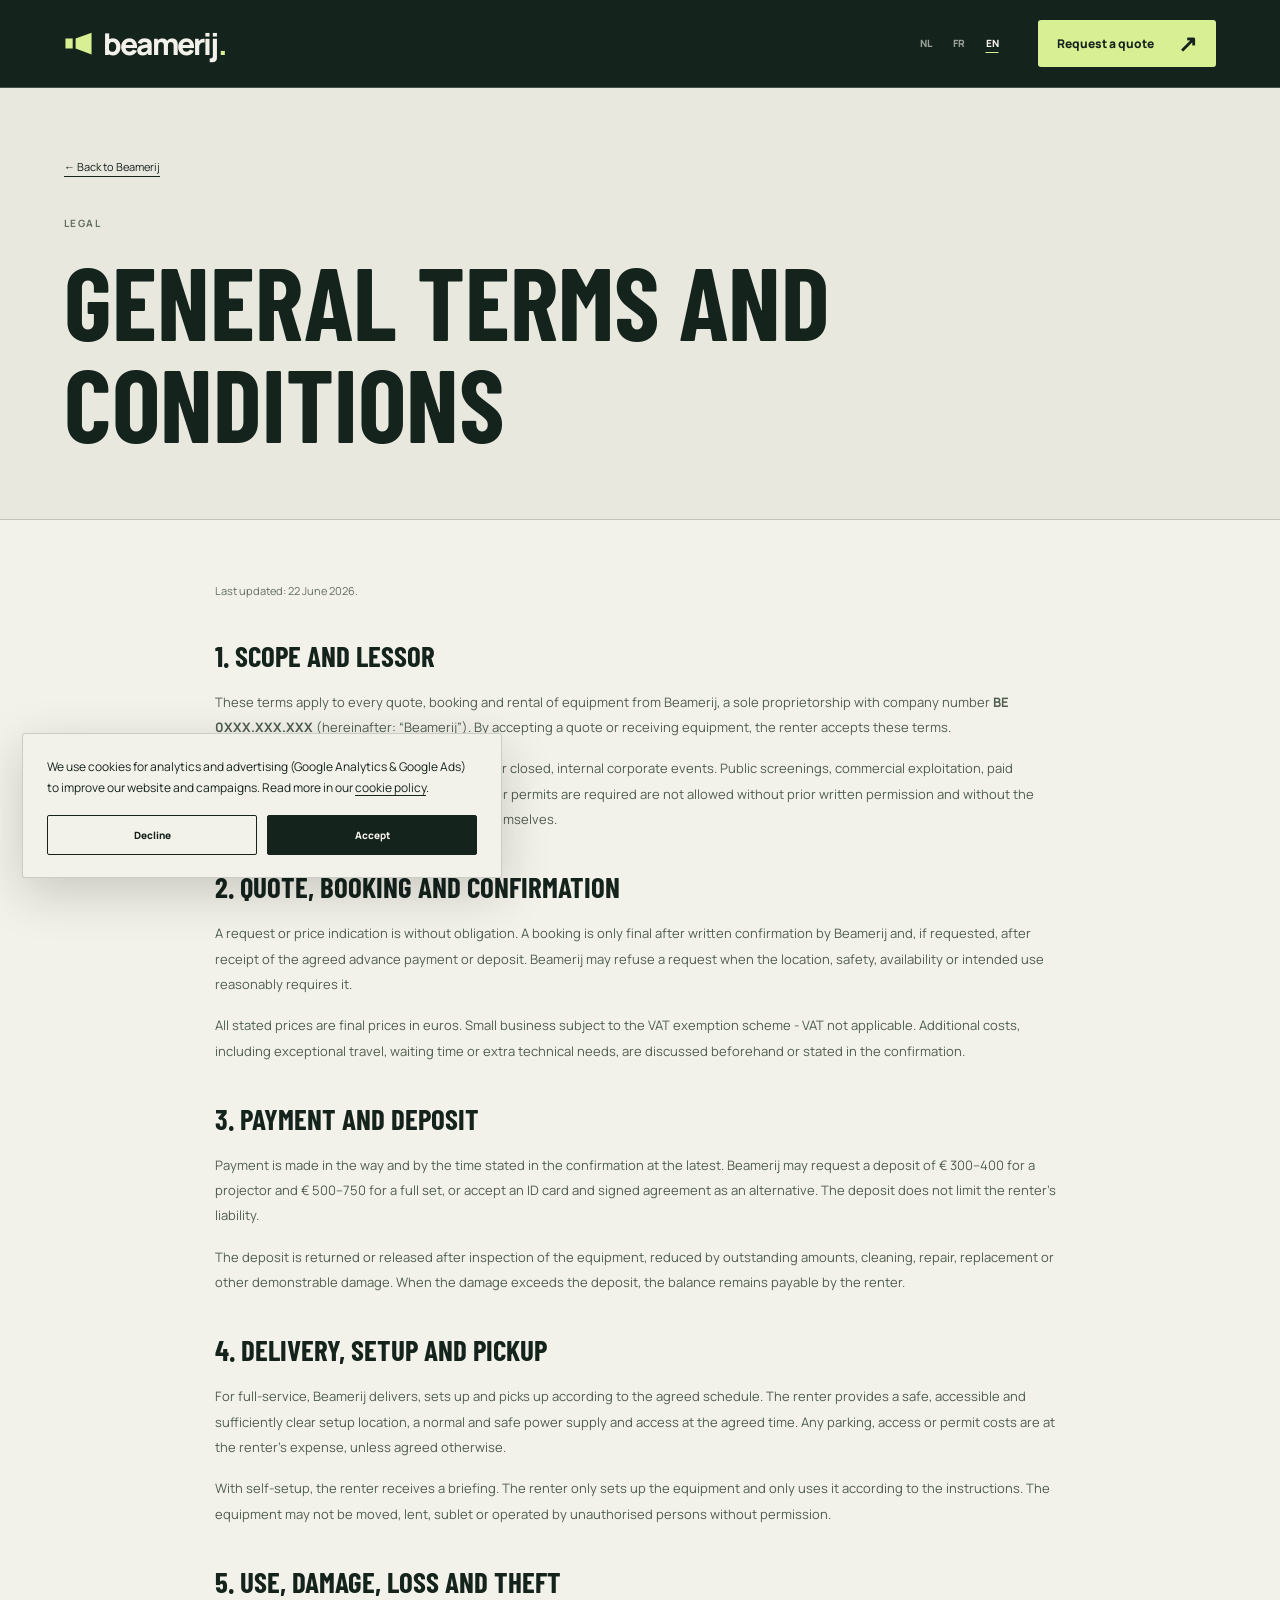
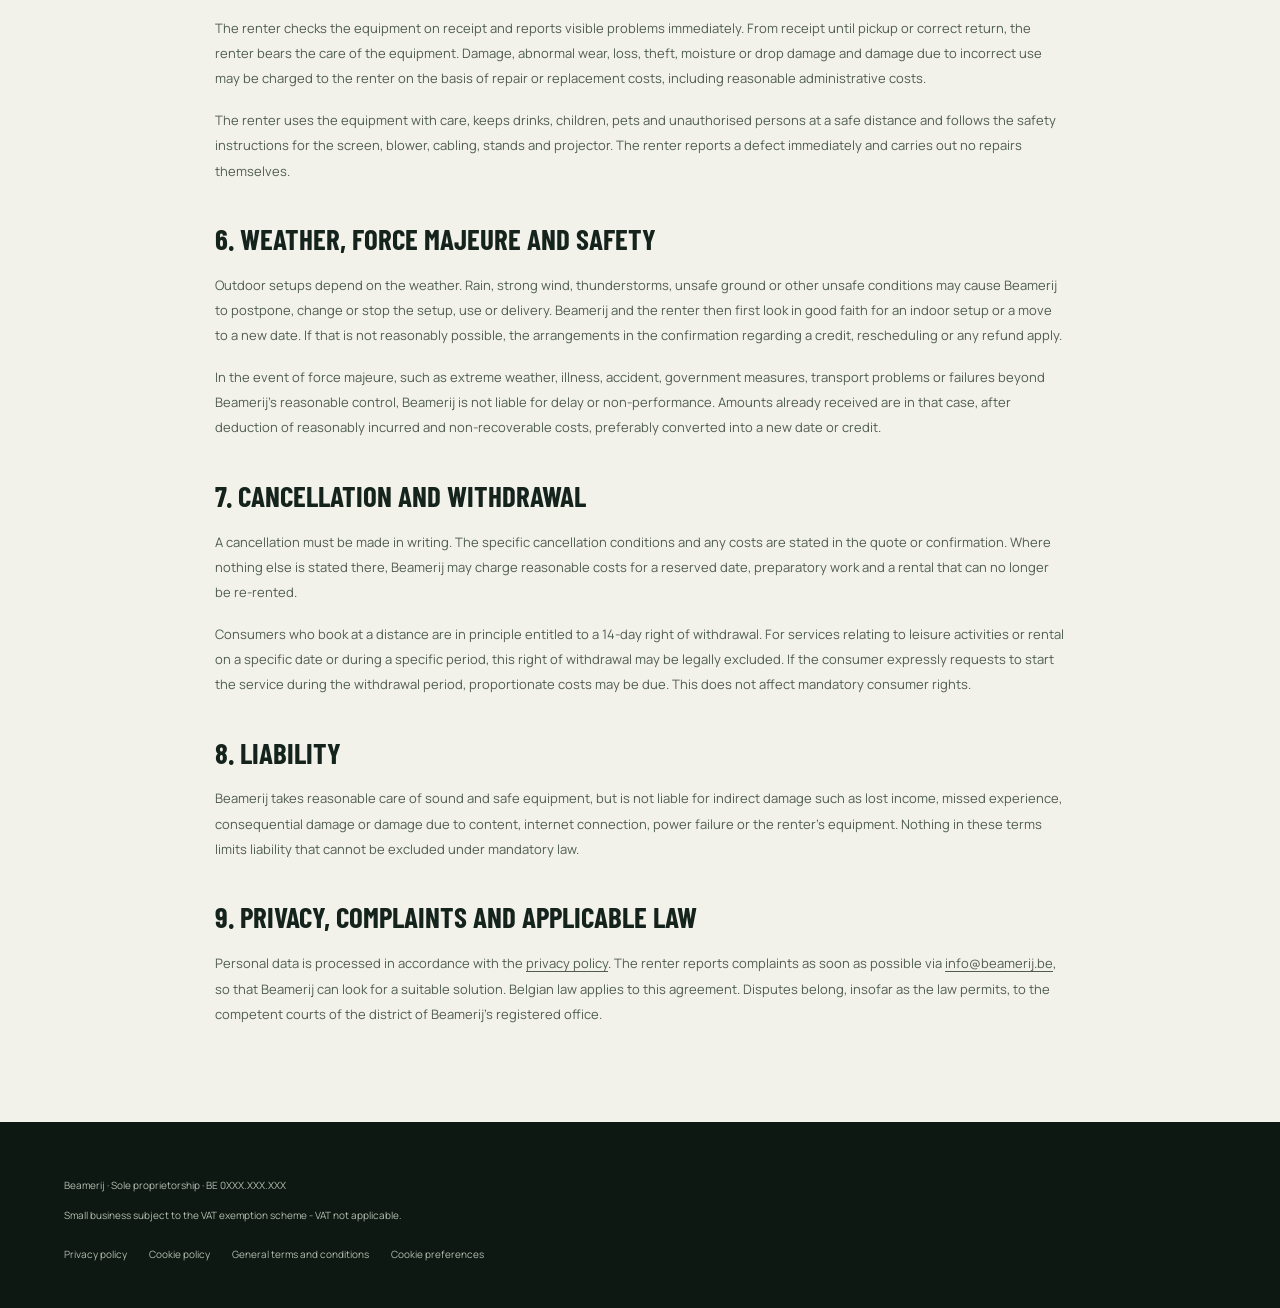
==== commit 7a4571d9: "Preserve Samen Groots website design with campaign audio" ====
--- a/algemene-voorwaarden.html
+++ b/algemene-voorwaarden.html
@@ -3,7 +3,7 @@
 <head>
   <meta charset="utf-8">
   <meta name="viewport" content="width=device-width, initial-scale=1">
-  <meta name="theme-color" content="#12100d">
+  <meta name="theme-color" content="#15231d">
   <meta name="description" content="Algemene huurvoorwaarden van Beamerij.">
   <meta name="robots" content="noindex,follow">
   <title>Algemene voorwaarden | Beamerij</title>
@@ -13,6 +13,8 @@
   <link rel="icon" type="image/png" sizes="16x16" href="images/favicon-16x16.png">
   <link rel="apple-touch-icon" sizes="180x180" href="images/apple-touch-icon.png">
   <link rel="manifest" href="/site.webmanifest">
+  <link rel="preload" href="fonts/barlow-condensed-latin-700.woff2" as="font" type="font/woff2" crossorigin>
+  <link rel="preload" href="fonts/manrope-latin-variable.woff2" as="font" type="font/woff2" crossorigin>
   <link rel="stylesheet" href="styles.css">
   <script>
     window.dataLayer = window.dataLayer || [];
@@ -26,7 +28,18 @@
 
 </head>
 <body class="legal-page">
-  <header class="site-header is-scrolled"><nav class="container nav"><a class="brand" href="index.html" aria-label="Beamerij, naar de startpagina" data-i18n-al="lg.brandaria"><span class="brand-mark" aria-hidden="true"><svg viewBox="0 0 64 40" fill="none" xmlns="http://www.w3.org/2000/svg"><circle class="lens" cx="13" cy="20" r="6.5" fill="currentColor"></circle><polygon class="beam beam-1" points="20,20 60,7 60,13" fill="currentColor"></polygon><polygon class="beam beam-2" points="20,20 60,17 60,23" fill="currentColor"></polygon><polygon class="beam beam-3" points="20,20 60,27 60,33" fill="currentColor"></polygon></svg></span><span class="brand-word"><span class="brand-main">beamer</span><span class="brand-suffix">ij</span></span></a><div class="nav-actions"><div class="lang-switch" role="group" aria-label="Taal / Langue / Language"><button type="button" data-lang="nl" aria-pressed="true">NL</button><button type="button" data-lang="fr" aria-pressed="false">FR</button><button type="button" data-lang="en" aria-pressed="false">EN</button></div><a class="button button-small" href="index.html#contact" data-i18n="lg.cta">Offerte aanvragen</a></div></nav></header>
+  <header class="site-header is-scrolled">
+    <nav class="container nav" aria-label="Hoofdnavigatie" data-i18n-al="lg.navaria">
+      <a class="brand" href="index.html" aria-label="Beamerij, naar de startpagina" data-i18n-al="lg.brandaria">
+        <svg class="brand-symbol" viewBox="0 0 40 32" fill="none" aria-hidden="true"><path d="M2 9h10v14H2zM16 9 38 1v30l-22-8z" fill="currentColor"/></svg>
+        <span class="brand-word">beamerij<span class="brand-dot">.</span></span>
+      </a>
+      <div class="nav-actions">
+        <div class="lang-switch" role="group" aria-label="Taal / Langue / Language"><button type="button" data-lang="nl" aria-pressed="true">NL</button><button type="button" data-lang="fr" aria-pressed="false">FR</button><button type="button" data-lang="en" aria-pressed="false">EN</button></div>
+        <a class="button button-small" href="index.html#contact"><span data-i18n="lg.cta">Offerte aanvragen</span><span class="arrow" aria-hidden="true">↗</span></a>
+      </div>
+    </nav>
+  </header>
   <main><section class="legal-header"><div class="container"><a class="legal-back" href="index.html" data-i18n="lg.back">← Terug naar Beamerij</a><p class="eyebrow" data-i18n="lg.eyebrow">Juridisch</p><h1 data-i18n="lg.av.h1">Algemene voorwaarden</h1></div></section><section class="legal-content"><article class="container" data-i18n="lg.av.body">
     <p class="legal-note">Laatst bijgewerkt: 22 juni 2026.</p>
     <h2>1. Toepassing en verhuurder</h2>
@@ -55,7 +68,7 @@
     <h2>9. Privacy, klachten en recht</h2>
     <p>Persoonsgegevens worden verwerkt volgens het <a href="privacybeleid.html">privacybeleid</a>. Klachten meldt de huurder zo snel mogelijk via <a href="mailto:info@beamerij.be">info@beamerij.be</a>, zodat Beamerij een passende oplossing kan onderzoeken. Op deze overeenkomst is Belgisch recht van toepassing. Geschillen behoren, voor zover de wet dit toelaat, tot de bevoegde rechtbanken van het arrondissement van de vestigingsplaats van Beamerij.</p>
   </article></section></main>
-  <footer class="site-footer"><div class="container footer-legal"><p>Beamerij · Eenmanszaak · BE 0XXX.XXX.XXX</p><p data-i18n="footer.vat">Kleine onderneming onderworpen aan de vrijstellingsregeling van btw - btw niet van toepassing.</p><div><a href="privacybeleid.html" data-i18n="footer.privacy">Privacybeleid</a><a href="cookiebeleid.html" data-i18n="footer.cookies">Cookiebeleid</a><a href="algemene-voorwaarden.html" data-i18n="footer.terms">Algemene voorwaarden</a><a href="#" data-cookie-settings data-i18n="footer.cookieprefs">Cookievoorkeuren</a></div></div></footer>
+  <footer class="site-footer"><div class="container footer-legal"><p>Beamerij · <span data-i18n="lg.footer.companytype">Eenmanszaak</span> · BE 0XXX.XXX.XXX</p><p data-i18n="lg.footer.vat">Kleine onderneming onderworpen aan de vrijstellingsregeling van btw - btw niet van toepassing.</p><div><a href="privacybeleid.html" data-i18n="lg.footer.privacy">Privacybeleid</a><a href="cookiebeleid.html" data-i18n="lg.footer.cookies">Cookiebeleid</a><a href="algemene-voorwaarden.html" data-i18n="lg.footer.terms">Algemene voorwaarden</a><a href="#" data-cookie-settings data-i18n="footer.cookieprefs">Cookievoorkeuren</a></div></div></footer>
   <script src="lang.js" defer></script>
   <script src="legal-i18n.js" defer></script>
   <script src="consent.js" defer></script>
--- a/styles.css
+++ b/styles.css
@@ -1,415 +1,396 @@
-/* ============================================================
-   Beamerij — beamer & big-screen verhuur
-   Dark, conversion-first design. Header is transparent over the
-   hero and turns solid on scroll. Light only on the two surfaces
-   that must pop: the hero date-checker and the quote form.
-   ============================================================ */
-:root{
-  --bg:#12100d;
-  --bg-2:#171411;
-  --surface:#1d1a15;
-  --text:#f4f0e8;
-  --muted:#a9a396;
-  --line:rgba(244,240,232,.13);
-  --amber:#e9a13b;
-  --amber-hover:#da9027;
-  --amber-border:#d18f2c;
-  --amber-deep:#8a5c14;
-  --gold:#e3a24b;
-  --gold-light:#f3cd8a;
-  --green:#1b6948;
-  --sans:-apple-system,BlinkMacSystemFont,'Segoe UI',Roboto,'Helvetica Neue',Arial,sans-serif;
-  --ease:cubic-bezier(.22,1,.36,1);
-  --announce-h:40px;
-  --header-h:68px;
-}
+/* Beamerij — Together, on a bigger scale. Static-first, motion-enhanced. */
+@font-face{font-family:'Barlow Condensed';font-style:normal;font-weight:700;font-display:swap;src:url('fonts/barlow-condensed-latin-700.woff2') format('woff2')}
+@font-face{font-family:'Manrope';font-style:normal;font-weight:400 800;font-display:swap;src:url('fonts/manrope-latin-variable.woff2') format('woff2')}
+:root{--ink:#15231d;--ink-deep:#0e1813;--paper:#f3f2ea;--paper-deep:#e8e8de;--lime:#d9ef93;--lime-hover:#e5f8b0;--muted:#656e63;--line:rgba(21,35,29,.18);--white-line:rgba(243,242,234,.22);--display:'Barlow Condensed','Arial Narrow',Impact,sans-serif;--sans:'Manrope',Arial,sans-serif;--ease:cubic-bezier(.16,1,.3,1);--header-h:88px;--gutter:clamp(24px,5vw,88px)}
 *{box-sizing:border-box}
-html{scroll-behavior:smooth;scroll-padding-top:calc(var(--announce-h) + var(--header-h) + 12px)}
-body{margin:0;background:var(--bg);color:var(--text);font-family:var(--sans);font-size:15.5px;line-height:1.6;overflow-x:hidden;-webkit-font-smoothing:antialiased;text-rendering:optimizeLegibility}
+html{scroll-behavior:smooth;scroll-padding-top:calc(var(--header-h) + 24px)}
+body{margin:0;background:var(--paper);color:var(--ink);font:400 15px/1.7 var(--sans);-webkit-font-smoothing:antialiased}
 body.nav-open{overflow:hidden}
-img{display:block;max-width:100%}picture{display:contents}
+button,input,select,textarea{font:inherit}
+button,a,input,select,textarea{-webkit-tap-highlight-color:transparent}
+button,a{touch-action:manipulation}
+button{cursor:pointer}
 a{color:inherit;text-decoration:none}
-button,input,textarea,select{font:inherit}
-::selection{background:var(--amber);color:#241a06}
-.container{width:min(100% - 40px,1160px);margin-inline:auto}
-.section{padding:clamp(56px,8vw,88px) 0}
-.sr-only{position:absolute;width:1px;height:1px;clip:rect(0,0,0,0);overflow:hidden}
-.skip-link{position:fixed;left:12px;top:-90px;z-index:120;background:var(--gold);color:#241a06;padding:10px 14px;border-radius:8px;font-weight:600}
-.skip-link:focus{top:12px}
-
-h1,h2,h3,h4,p{margin-top:0}
-h1,h2{font-weight:800;letter-spacing:-.022em;line-height:1.12}
-h2{font-size:clamp(1.65rem,3.1vw,2.3rem);margin:0 0 12px}
-h3,h4{font-weight:700;letter-spacing:-.01em}
-.section-head{max-width:720px;margin-bottom:clamp(28px,4.5vw,44px)}
-.section-head>p{color:var(--muted);font-size:16px;max-width:620px;margin:0}
-.eyebrow{display:inline-block;color:var(--muted);font-size:12px;font-weight:700;letter-spacing:.08em;text-transform:uppercase;margin:0 0 12px}
-
-/* ---------- buttons & links ---------- */
-.button{display:inline-flex;align-items:center;justify-content:center;gap:9px;min-height:48px;padding:12px 22px;background:var(--amber);border:1px solid var(--amber-border);border-radius:10px;color:#241a06;font-size:14.5px;font-weight:700;cursor:pointer;transition:background .18s,border-color .18s,box-shadow .18s,transform .18s var(--ease)}
-.button:hover{background:var(--amber-hover);box-shadow:0 6px 18px rgba(233,161,59,.28);transform:translateY(-1px)}
+img,video{display:block;max-width:100%}
+img{height:auto}
+figure{margin:0}
+h1,h2,h3,h4,p{margin:0}
+ul,ol{padding:0;margin:0}
+button{color:inherit}
+[hidden]{display:none!important}
+::selection{color:var(--ink);background:var(--lime)}
+:focus-visible{outline:2px solid currentColor;outline-offset:5px}
+.container{width:calc(100% - var(--gutter)*2);max-width:1600px;margin-inline:auto}
+.section{padding-block:clamp(80px,9vw,144px)}
+.sr-only{position:absolute;width:1px;height:1px;padding:0;margin:-1px;overflow:hidden;clip:rect(0,0,0,0);white-space:nowrap;border:0}
+.skip-link{position:fixed;z-index:200;top:12px;left:12px;padding:12px 20px;color:var(--ink);background:var(--lime);transform:translateY(-160%)}
+.skip-link:focus{transform:none}
+.eyebrow{display:flex;align-items:center;gap:10px;font-size:10px;font-weight:700;line-height:1.6;letter-spacing:.14em;text-transform:uppercase}
+.section-index{white-space:nowrap;color:var(--muted);letter-spacing:.04em}
+.display-title{font-family:var(--display);font-size:clamp(64px,7.4vw,118px);font-weight:700;line-height:.98;letter-spacing:-.015em;text-transform:uppercase}
+.display-title em{font-style:normal;color:#71815d}
+.button{display:inline-flex;align-items:center;justify-content:space-between;gap:32px;min-height:56px;border:1px solid transparent;border-radius:3px;padding:15px 22px;background:var(--lime);color:var(--ink);font-size:12px;font-weight:800;line-height:1.5;transition:background .25s,transform .4s var(--ease),border-color .25s}
+.button:hover{background:var(--lime-hover);transform:translateY(-2px)}
 .button:active{transform:translateY(0)}
-.button-lg{min-height:52px;padding:14px 26px;font-size:15px}
-.button-small{min-height:38px;padding:8px 15px;font-size:13px;border-radius:9px}
-.button-outline{background:transparent;color:var(--text);border-color:rgba(244,240,232,.3)}
-.button-outline:hover{background:rgba(244,240,232,.05);border-color:var(--gold-light);box-shadow:none}
-.text-link{color:var(--gold-light);font-weight:700;text-decoration:underline;text-underline-offset:3px;text-decoration-thickness:1.5px;transition:color .18s}
-.text-link:hover{color:#fff}
-.text-link span{display:none}
-.wa-glyph{width:18px;height:18px;flex:0 0 18px;display:block;color:currentColor}
-
-/* ---------- keyboard focus ---------- */
-:focus-visible{outline:2px solid var(--gold-light);outline-offset:3px;border-radius:4px}
-.quote-form :focus-visible,.quick-check :focus-visible{outline-color:var(--amber-deep)}
-
-/* ---------- announcement bar ---------- */
-.announce{position:fixed;top:0;left:0;right:0;z-index:60;display:flex;align-items:center;justify-content:center;gap:12px;flex-wrap:wrap;min-height:var(--announce-h);padding:9px 18px;text-align:center;color:#241a06;font-size:12.5px;font-weight:600;line-height:1.35;background:linear-gradient(90deg,#dd9530,var(--amber) 45%,#f0bc63);transition:transform .4s var(--ease)}
-.announce b{font-weight:800}
-.announce-pulse{width:8px;height:8px;border-radius:50%;background:#241a06;animation:ping-dark 1.8s var(--ease) infinite}
-@keyframes ping-dark{0%{box-shadow:0 0 0 0 rgba(36,26,6,.45)}70%{box-shadow:0 0 0 8px rgba(36,26,6,0)}100%{box-shadow:0 0 0 0 rgba(36,26,6,0)}}
-.announce-cta{font-weight:800;text-decoration:underline;text-underline-offset:3px}
-body.hide-announce .announce{transform:translateY(-100%);pointer-events:none}
-
-/* ---------- header / nav (transparent → solid on scroll) ---------- */
-.site-header{position:fixed;top:var(--announce-h);left:0;right:0;height:var(--header-h);z-index:50;background:transparent;border-bottom:1px solid transparent;transition:top .4s var(--ease),background .3s,border-color .3s}
-body.is-scrolled .site-header,.site-header.is-scrolled{background:rgba(18,15,11,.86);border-color:var(--line);backdrop-filter:blur(14px) saturate(140%);-webkit-backdrop-filter:blur(14px) saturate(140%)}
-body.hide-announce .site-header{top:0}
-.nav{min-height:var(--header-h);display:flex;align-items:center;justify-content:space-between;gap:18px}
-.brand{display:inline-flex;gap:10px;align-items:center;font-weight:800;letter-spacing:-.05em;font-size:22px}
-.brand-mark{display:block;width:36px;color:var(--gold)}
-.brand-mark svg{width:100%;height:auto;display:block;overflow:visible}
-.brand-mark .lens{transform-origin:13px 20px}
-.brand-mark .beam{transform-origin:20px 20px;opacity:.85}
-.brand:hover .beam{opacity:1}
-.brand-word{font-weight:800}
-.brand-main{color:var(--gold-light)}
-.brand-suffix{color:var(--muted);font-weight:700}
-.nav-links{display:flex;align-items:center;gap:22px}
-.nav-links>a:not(.button){color:#ddd8cc;font-size:14px;font-weight:600;padding:4px 0;text-decoration:underline transparent;text-underline-offset:5px;transition:color .18s,text-decoration-color .18s}
-.nav-links>a:not(.button):hover{color:var(--gold-light);text-decoration-color:var(--gold)}
-.nav-phone{display:inline-flex;align-items:center;gap:8px;white-space:nowrap}
-.nav-phone svg{width:16px;height:16px;color:var(--gold-light)}
-.lang-switch{display:inline-flex;gap:2px;padding:3px;border:1px solid rgba(244,240,232,.22);border-radius:30px}
-.lang-switch button{min-width:34px;min-height:30px;padding:5px 9px;background:none;border:0;border-radius:30px;color:#cfc9bc;font-size:11.5px;font-weight:700;letter-spacing:.03em;cursor:pointer;transition:background .2s,color .2s,transform .15s var(--ease)}
-.lang-switch button:hover{color:var(--gold-light)}
-.lang-switch button:active{transform:scale(.92)}
-.lang-switch button[aria-pressed="true"]{background:var(--gold);color:#241a06;animation:lang-pop .3s var(--ease)}
-.lang-switch button:focus-visible{outline-offset:1px}
-@keyframes lang-pop{0%{transform:scale(.86)}60%{transform:scale(1.06)}100%{transform:scale(1)}}
-/* language cross-fade: only translatable text reacts, layout/images stay put */
-[data-i18n]{transition:opacity .24s ease,filter .24s ease}
-body.lang-switching [data-i18n]{opacity:0!important;filter:blur(4px)!important}
-.nav-toggle{display:none;background:none;border:0;padding:8px;color:var(--text);min-width:44px;min-height:44px;cursor:pointer}
-.nav-toggle span:not(.sr-only){display:block;width:24px;height:2px;background:currentColor;border-radius:2px;margin:6px 0;transition:transform .3s var(--ease),opacity .3s}
-.nav-toggle[aria-expanded="true"] span:nth-of-type(1){transform:translateY(4px) rotate(45deg)}
-.nav-toggle[aria-expanded="true"] span:nth-of-type(2){transform:translateY(-4px) rotate(-45deg)}
-
-/* ---------- hero ---------- */
-.hero{position:relative;padding:calc(var(--announce-h) + var(--header-h) + clamp(40px,7vw,72px)) 0 clamp(48px,7vw,72px);isolation:isolate;overflow:hidden;background:var(--bg)}
-.hero-image{position:absolute;inset:0;z-index:-1}
-.hero-image img{width:100%;height:100%;object-fit:cover;object-position:62% 50%}
-.hero-image::after{content:'';position:absolute;inset:0;background:linear-gradient(90deg,rgba(14,12,9,.93) 0%,rgba(14,12,9,.74) 46%,rgba(14,12,9,.4)),linear-gradient(0deg,var(--bg),transparent 30%),linear-gradient(180deg,rgba(14,12,9,.6),transparent 30%)}
-.hero-main{max-width:660px;color:#fff}
-.hero h1{color:#fff;font-size:clamp(2rem,4.6vw,3.3rem);margin:0 0 16px;max-width:620px}
-.hero-copy{color:rgba(248,245,238,.9);font-size:clamp(1rem,1.7vw,1.1rem);max-width:600px;margin:0 0 14px}
-.hero-price{color:#efe6d2;font-size:15px;margin:0 0 26px}
-.hero-price strong{color:var(--gold-light);font-weight:800}
-.quick-check{display:flex;align-items:stretch;gap:8px;max-width:540px;padding:8px;background:#fff;border-radius:14px;box-shadow:0 16px 40px rgba(0,0,0,.45)}
-.quick-field{flex:1;min-width:0;padding:6px 12px 7px}
-.quick-field label{display:block;color:#6d675d;font-size:11.5px;font-weight:700;margin-bottom:1px}
-.quick-field input{display:block;width:100%;padding:2px 0;border:0;outline:0;background:none;color:#1d1a15;font-size:15px;font-weight:600}
-.quick-check .button{flex:0 0 auto}
-.quick-note{color:rgba(240,235,224,.82);font-size:12.5px;margin:12px 0 0}
-.quick-wa{display:inline-flex;align-items:center;gap:6px;color:#fff;font-weight:700;text-decoration:underline;text-underline-offset:3px;vertical-align:baseline}
-.quick-wa .wa-glyph{width:14px;height:14px;flex:0 0 14px}
-.quick-wa:hover{color:var(--gold-light)}
-.hero-trust{list-style:none;padding:0;margin:30px 0 0;display:grid;grid-template-columns:repeat(2,minmax(0,1fr));gap:9px 26px;max-width:600px}
-.hero-trust li{position:relative;padding-left:24px;color:#e8e3d6;font-size:13.5px}
-.hero-trust li::before{content:'✓';position:absolute;left:0;top:0;color:var(--gold-light);font-weight:800}
-
-/* ---------- strip ---------- */
-.strip{background:var(--bg-2);border-block:1px solid var(--line);padding:26px 0}
-.strip-grid{display:grid;grid-template-columns:repeat(4,1fr);gap:22px}
-.strip-item{display:flex;gap:13px;align-items:flex-start}
-.strip-icon{flex:0 0 40px;width:40px;height:40px;display:grid;place-items:center;background:rgba(227,162,75,.13);border-radius:10px;color:var(--gold-light)}
-.strip-icon svg{width:21px;height:21px}
-.strip-item h3{font-size:14.5px;margin:1px 0 3px}
-.strip-item p{color:var(--muted);font-size:12.5px;line-height:1.5;margin:0}
-
-/* ---------- packages ---------- */
-.packages{background:var(--bg)}
-.package-grid{display:grid;grid-template-columns:repeat(4,1fr);gap:14px;align-items:stretch}
-.package-card{position:relative;display:flex;flex-direction:column;padding:24px 22px 22px;background:var(--surface);border:1px solid var(--line);border-radius:14px;transition:border-color .25s,box-shadow .25s,transform .25s var(--ease)}
-.package-card:hover{border-color:rgba(227,162,75,.4);box-shadow:0 14px 34px rgba(0,0,0,.3);transform:translateY(-2px)}
-.package-featured{border:2px solid var(--amber);background:linear-gradient(180deg,#231d13,#1d1a15);box-shadow:0 14px 36px rgba(0,0,0,.35)}
-.featured-tag{position:absolute;top:-12px;left:18px;padding:5px 12px;color:#241a06;background:var(--gold);border-radius:30px;font-size:11px;font-weight:700;letter-spacing:.02em;box-shadow:0 6px 16px rgba(0,0,0,.3)}
-.package-card h3{font-size:19px;margin:0 0 6px}
-.package-description{color:var(--muted);font-size:13px;margin:0 0 18px;min-height:40px}
-.price{margin:0 0 4px;color:var(--text)}
-.price span{color:var(--muted);font-size:12.5px;font-weight:600}
-.price b{font-size:33px;font-weight:800;letter-spacing:-.02em;line-height:1;color:#fff}
-.price small{color:var(--muted);font-size:13px;font-weight:600}
-.price-sub{color:var(--muted);font-size:12.5px;margin:0 0 18px}
-.package-card ul{list-style:none;padding:15px 0 0;margin:0 0 22px;border-top:1px solid var(--line)}
-.package-card li{position:relative;padding:5px 0 5px 25px;color:#d8d3c7;font-size:13px;line-height:1.5}
-.package-card li::before{content:'✓';position:absolute;left:2px;top:5px;color:var(--gold-light);font-weight:800;font-size:12px}
-.package-card li.li-highlight{color:var(--gold-light);font-weight:700}
-.package-card .button{margin-top:auto;width:100%}
-.pricing-notes{display:grid;grid-template-columns:repeat(3,1fr);gap:20px;margin-top:26px;padding-top:22px;border-top:1px solid var(--line)}
-.pricing-notes p{color:var(--muted);font-size:12.5px;line-height:1.6;margin:0}
-.pricing-notes strong{color:var(--text)}
-
-/* ---------- add-on options ---------- */
-.addons{margin-top:44px}
-.addons-title{font-size:18px;margin:0 0 16px}
-.addon-grid{display:grid;grid-template-columns:repeat(3,1fr);gap:14px}
-.addon-card{display:flex;gap:15px;align-items:flex-start;padding:18px;background:var(--surface);border:1px solid var(--line);border-radius:12px}
-.addon-icon{flex:0 0 42px;width:42px;height:42px;display:grid;place-items:center;color:var(--gold-light);border-radius:10px;background:rgba(227,162,75,.12)}
-.addon-icon svg{width:22px;height:22px}
-.addon-card h4{font-size:15px;margin:1px 0 5px}
-.addon-card p{color:var(--muted);font-size:13px;line-height:1.55;margin:0 0 9px}
-.addon-tag{display:inline-block;padding:3px 10px;border:1px solid rgba(227,162,75,.4);border-radius:30px;color:var(--gold-light);font-size:11px;font-weight:700}
-
-/* ---------- set (what's included) ---------- */
-.set{background:var(--bg-2)}
-.set-layout{display:grid;grid-template-columns:1.05fr .95fr;gap:clamp(32px,5vw,64px);align-items:center}
-.set-media{margin:0;border-radius:14px;overflow:hidden;box-shadow:0 22px 50px rgba(0,0,0,.45)}
-.set-media img{width:100%;height:auto}
-.set-intro{color:var(--muted);font-size:16px;margin:0 0 20px;max-width:480px}
-.check-list{list-style:none;padding:0;margin:0}
-.check-list li{position:relative;padding:7px 0 7px 32px;color:#ddd8cc;font-size:15px}
-.check-list li::before{content:'✓';position:absolute;left:0;top:9px;width:20px;height:20px;display:grid;place-items:center;background:rgba(227,162,75,.14);color:var(--gold-light);border-radius:50%;font-size:11px;font-weight:800}
-.weather-note{margin:20px 0 0;padding-left:13px;border-left:3px solid var(--gold);color:var(--muted);font-size:13px;max-width:520px}
-.weather-note strong{color:var(--gold-light)}
-
-/* ---------- occasions ---------- */
-.occasions{background:var(--bg)}
-.occasions-grid{display:grid;grid-template-columns:repeat(3,1fr);gap:14px}
-.occasion-card{position:relative;border-radius:12px;overflow:hidden;aspect-ratio:4/3;background:#242019;isolation:isolate}
-.occasion-card img{position:absolute;inset:0;width:100%;height:100%;object-fit:cover;transition:transform .55s var(--ease)}
-.occasion-card:hover img{transform:scale(1.045)}
-.occasion-card::after{content:'';position:absolute;inset:0;z-index:1;background:linear-gradient(0deg,rgba(8,7,5,.9),rgba(8,7,5,.06) 55%)}
-.occasion-overlay{position:absolute;z-index:2;inset:auto 16px 15px}
-.occasion-overlay h3{color:#fff;font-size:17px;margin:0 0 3px}
-.occasion-overlay span{display:block;color:rgba(255,255,255,.85);font-size:12.5px;line-height:1.45}
-.occasion-tag{position:absolute;z-index:3;top:12px;left:12px;padding:5px 11px;background:var(--gold-light);color:#241a06;border-radius:30px;font-size:11px;font-weight:800;box-shadow:0 5px 14px rgba(0,0,0,.35)}
-.occasions-foot{margin:22px 0 0;color:var(--muted);font-size:14px}
-
-/* ---------- process ---------- */
-.process{background:var(--bg-2)}
-.process-list{list-style:none;padding:0;margin:0;display:grid;grid-template-columns:repeat(4,1fr);gap:26px}
-.process-list li{display:flex;gap:14px;align-items:flex-start}
-.step-num{flex:0 0 34px;width:34px;height:34px;display:grid;place-items:center;background:rgba(227,162,75,.15);color:var(--gold-light);border-radius:50%;font-size:15px;font-weight:800}
-.process-list h3{font-size:15.5px;margin:5px 0 6px}
-.process-list p{color:var(--muted);font-size:13px;line-height:1.55;margin:0}
-.process-cta{margin-top:36px}
-
-/* ---------- WK band ---------- */
-.wk-band{position:relative;padding:clamp(64px,10vw,104px) 0;isolation:isolate;overflow:hidden;background:var(--bg)}
-.wk-image{position:absolute;inset:0;z-index:-1}
-.wk-image img{width:100%;height:100%;object-fit:cover;object-position:50% 40%}
-.wk-band::before{content:'';position:absolute;inset:0;z-index:0;background:linear-gradient(90deg,rgba(9,8,6,.9),rgba(9,8,6,.62) 55%,rgba(9,8,6,.42)),linear-gradient(180deg,rgba(14,12,9,.35),transparent 25%,transparent 75%,rgba(14,12,9,.35))}
-.wk-content{position:relative;z-index:1;max-width:640px}
-.wk-kicker{color:var(--gold-light);font-size:13px;font-weight:800;margin:0 0 10px}
-.wk-band h2{color:#fff;margin:0 0 12px}
-.wk-content>p:not(.wk-kicker){color:rgba(242,237,226,.9);font-size:16px;max-width:540px;margin:0 0 26px}
-
-/* ---------- service area ---------- */
-.service-area{background:var(--bg-2)}
-.area-layout{display:grid;grid-template-columns:1fr 1.1fr;gap:clamp(28px,5vw,64px);align-items:start}
-.area-intro p{color:var(--muted);font-size:15.5px;max-width:460px;margin:0}
-.municipalities{list-style:none;padding:0;margin:4px 0 0;display:flex;flex-wrap:wrap;gap:8px}
-.municipalities li{color:#d3cec2;background:var(--surface);border:1px solid var(--line);padding:7px 13px;border-radius:30px;font-size:13px}
-
-/* ---------- faq ---------- */
-.faq{background:var(--bg)}
-.faq-layout{display:grid;grid-template-columns:.75fr 1.25fr;gap:clamp(28px,5vw,64px);align-items:start}
-.faq-intro p{color:var(--muted);max-width:320px;margin:0 0 14px}
-.faq-list details{background:var(--surface);border:1px solid var(--line);border-radius:12px;margin-bottom:10px;padding:0 18px;transition:border-color .2s}
-.faq-list details[open]{border-color:rgba(227,162,75,.4)}
-.faq-list summary{list-style:none;display:flex;justify-content:space-between;align-items:flex-start;gap:18px;padding:15px 0;cursor:pointer;font-size:15px;font-weight:600}
-.faq-list summary::-webkit-details-marker{display:none}
-.faq-list summary:hover{color:var(--gold-light)}
-.faq-list summary .faq-icon{position:relative;flex:0 0 14px;width:14px;height:14px;margin-top:5px}
-.faq-list summary .faq-icon::before,.faq-list summary .faq-icon::after{content:'';position:absolute;top:6.25px;left:0;height:1.5px;width:14px;background:var(--gold-light);transition:transform .25s var(--ease)}
-.faq-list summary .faq-icon::after{transform:rotate(90deg)}
-.faq-list details[open] summary .faq-icon::after{transform:rotate(0)}
-.faq-list details p{color:var(--muted);font-size:13.5px;line-height:1.65;margin:0;padding:0 26px 16px 0;max-width:640px;animation:faq-open .35s var(--ease)}
-@keyframes faq-open{from{opacity:0;transform:translateY(-5px)}to{opacity:1;transform:none}}
-
-/* ---------- contact ---------- */
-.contact{background:var(--bg-2)}
-.contact-layout{display:grid;grid-template-columns:.9fr 1.1fr;gap:clamp(32px,5vw,72px);align-items:start}
-.contact-intro>p:not(.response-note){color:#d8d3c7;max-width:420px}
-.contact-channels{display:flex;flex-wrap:wrap;align-items:center;gap:10px;margin-top:22px}
-.contact-phone{display:inline-flex;align-items:center;gap:9px;padding:10px 16px;border:1px solid rgba(244,240,232,.28);border-radius:10px;color:var(--text);font-size:15px;font-weight:700;transition:border-color .2s,background .2s}
-.contact-phone:hover{border-color:var(--gold-light);background:rgba(244,240,232,.04)}
-.contact-phone svg{width:17px;height:17px;color:var(--gold-light)}
-.contact-whatsapp{display:inline-flex;align-items:center;gap:8px;padding:10px 16px;background:#25d366;border:1px solid #1fbf5b;border-radius:10px;color:#fff;font-size:14px;font-weight:700;transition:background .2s,box-shadow .2s}
-.contact-whatsapp:hover{background:#1fbd5a;box-shadow:0 4px 14px rgba(37,211,102,.35)}
-.contact-whatsapp .wa-glyph{width:17px;height:17px;flex:0 0 17px}
-.contact-email{color:var(--gold-light);font-size:14.5px;font-weight:700;text-decoration:underline;text-underline-offset:3px}
-.contact-email:hover{color:#fff}
-.response-note{color:var(--muted);font-size:13px;margin:14px 0 0}
-.contact-assurance{list-style:none;padding:0;margin:22px 0 0;display:flex;flex-direction:column;gap:9px}
-.contact-assurance li{position:relative;padding-left:30px;color:#ddd8cc;font-size:14px}
-.contact-assurance li::before{content:'✓';position:absolute;left:0;top:2px;width:19px;height:19px;display:grid;place-items:center;background:rgba(227,162,75,.14);color:var(--gold-light);border-radius:50%;font-size:10.5px;font-weight:800}
-.quote-form{background:#f2ede4;border:1px solid #e4dccd;border-radius:16px;padding:clamp(22px,3.4vw,32px);color:#1d1a15;box-shadow:0 24px 60px rgba(0,0,0,.4)}
-.form-row{display:grid;grid-template-columns:1fr 1fr;gap:14px}
-.field{margin-bottom:16px}
-.field label{display:block;margin-bottom:6px;color:#3d3931;font-size:13px;font-weight:700}
-.field label b{color:var(--amber-deep)}
-.field input,.field textarea,.field select{display:block;width:100%;padding:11px 12px;color:#1d1a15;background:#fff;border:1px solid #cdc4b1;border-radius:9px;outline:0;font-size:15px;transition:border-color .2s,box-shadow .2s}
-.field textarea{resize:vertical;min-height:96px}
-.field input:focus,.field textarea:focus,.field select:focus{border-color:var(--amber-deep);box-shadow:0 0 0 3px rgba(233,161,59,.25)}
-.field-hint{display:block;margin-top:6px;color:#6b655a;font-size:12px;line-height:1.4}
-.form-footer{display:flex;justify-content:space-between;align-items:center;gap:16px;margin-top:6px}
-.form-footer p{max-width:250px;margin:0;color:#6b655a;font-size:12px}
-.form-footer p a{color:#5c3c15;text-decoration:underline}
-.form-status{color:#9d3324;font-size:13px;margin:13px 0 0}
-.form-success{text-align:center;padding:40px 10px 20px;animation:faq-open .45s var(--ease)}
-.form-success span{display:grid;place-items:center;width:48px;height:48px;margin:0 auto 15px;background:var(--green);color:#fff;border-radius:50%;font-size:23px;animation:pop .45s var(--ease)}
-@keyframes pop{0%{transform:scale(0)}60%{transform:scale(1.12)}100%{transform:scale(1)}}
-.form-success h3{font-size:22px;margin:0 0 7px}
-.form-success p{color:#605b51;margin:0}
-.form-success p a{color:#5c3c15;text-decoration:underline}
-
-/* ---------- footer ---------- */
-.site-footer{background:#0d0b08;color:#c6bfb0}
-.footer-top{display:flex;justify-content:space-between;align-items:center;gap:26px;padding:40px 0;border-bottom:1px solid var(--line)}
-.footer-top>p{color:#aba393;font-size:13px;margin:0 auto 0 30px}
-.footer-cta{color:var(--gold-light);font-size:14px;font-weight:700;text-decoration:underline;text-underline-offset:3px}
-.footer-middle{display:grid;grid-template-columns:repeat(3,1fr);padding:36px 0;gap:24px}
-.footer-middle>div{display:flex;align-items:start;flex-direction:column;gap:8px}
-.footer-title{color:var(--gold-light)!important;font-size:13px!important;font-weight:700;margin:0 0 4px!important}
-.footer-middle a,.footer-middle p:not(.footer-title){color:#bdb5a5;font-size:13px;margin:0;transition:color .2s}
-.footer-middle a:hover{color:var(--gold-light)}
-.footer-legal{padding:22px 0 26px;border-top:1px solid var(--line);display:flex;flex-wrap:wrap;gap:7px 20px;align-items:center}
-.footer-legal p{color:#8f8779;font-size:11px;margin:0}
-.footer-legal p:nth-of-type(2){width:100%}
-.footer-legal div{display:flex;gap:15px;margin-right:auto}
-.footer-legal a{color:#aba294;font-size:11px;text-decoration:underline;text-underline-offset:3px;transition:color .2s}
-.footer-legal a:hover{color:var(--gold-light)}
-
-/* ---------- floating actions ---------- */
-.whatsapp-float{position:fixed;z-index:40;right:20px;bottom:20px;display:flex;align-items:center;gap:10px;padding:12px 17px;color:#fff;background:#25d366;border:0;border-radius:40px;box-shadow:0 8px 24px rgba(37,211,102,.35),0 4px 10px rgba(0,0,0,.3);font-size:12.5px;font-weight:700;transition:transform .22s var(--ease),box-shadow .22s,background .18s}
-.whatsapp-float .wa-glyph{width:22px;height:22px;flex:0 0 22px;color:#fff}
-.whatsapp-float:hover{transform:translateY(-2px);background:#1fbd5a;box-shadow:0 12px 28px rgba(37,211,102,.42),0 4px 10px rgba(0,0,0,.3)}
-.to-top{position:fixed;z-index:39;left:20px;bottom:20px;width:46px;height:46px;display:grid;place-items:center;color:var(--gold-light);background:rgba(29,26,21,.9);border:1px solid var(--line);border-radius:50%;font-size:18px;cursor:pointer;opacity:0;transform:translateY(14px);pointer-events:none;backdrop-filter:blur(8px);box-shadow:0 6px 18px rgba(0,0,0,.35);transition:opacity .3s,transform .3s var(--ease),border-color .2s}
-.to-top.is-visible{opacity:1;transform:none;pointer-events:auto}
-.to-top:hover{border-color:var(--gold)}
-
-/* ---------- cookie consent ---------- */
-.consent{position:fixed;z-index:120;left:50%;bottom:18px;transform:translate(-50%,150%);width:min(100% - 32px,700px);background:rgba(24,21,17,.97);border:1px solid rgba(227,162,75,.32);border-radius:14px;box-shadow:0 24px 60px rgba(0,0,0,.5);backdrop-filter:blur(12px);-webkit-backdrop-filter:blur(12px);opacity:0;transition:transform .4s var(--ease),opacity .4s}
-.consent.is-in{transform:translate(-50%,0);opacity:1}
-.consent-inner{display:flex;align-items:center;gap:16px 22px;padding:18px 20px;flex-wrap:wrap}
-.consent-text{margin:0;flex:1 1 320px;color:#d8d4ca;font-size:13px;line-height:1.55}
-.consent-text a{color:var(--gold-light);text-decoration:underline;text-underline-offset:2px}
-.consent-actions{display:flex;gap:10px;flex:0 0 auto}
-.consent-btn{min-height:44px;padding:11px 20px;border-radius:9px;font-size:13.5px;font-weight:700;cursor:pointer;transition:transform .18s var(--ease),background .18s,border-color .18s,color .18s}
-.consent-deny{background:transparent;color:var(--text);border:1px solid rgba(244,240,232,.35)}
-.consent-deny:hover{border-color:var(--gold-light);color:var(--gold-light)}
-.consent-allow{background:var(--amber);color:#241a06;border:1px solid var(--amber-border)}
-.consent-allow:hover{background:var(--amber-hover)}
-.text-button{background:none;border:0;padding:0;color:var(--gold-light);font:inherit;text-decoration:underline;text-underline-offset:2px;cursor:pointer}
-.text-button:hover{color:#fff}
-@media(max-width:700px){.consent{bottom:0;left:0;transform:translateY(110%);width:100%;border-radius:14px 14px 0 0}.consent.is-in{transform:translateY(0)}.consent-actions{flex:1 1 100%}.consent-btn{flex:1}}
-
-/* ---------- legal pages ---------- */
-.legal-page{min-height:100vh;--announce-h:0px}
-.legal-header{padding:calc(var(--announce-h) + var(--header-h) + 40px) 0 44px;background:var(--bg-2);border-bottom:1px solid var(--line)}
-.legal-page .site-header{top:0}
-.legal-header h1{font-size:clamp(1.9rem,4.5vw,2.8rem);margin:0}
-.legal-content{padding:52px 0 90px}
-.legal-content article{width:min(100%,800px)}
-.legal-content h2{font-size:21px;margin:38px 0 12px}
-.legal-content p,.legal-content li{color:#c9c4b8;font-size:14.5px;line-height:1.7}
-.legal-content ul{padding-left:20px}
-.legal-content a{color:var(--gold-light);text-decoration:underline}
-.legal-note{padding:16px 18px;border-left:3px solid var(--gold);background:var(--surface);border-radius:0 10px 10px 0;color:#d6d1c5!important}
-.legal-back{display:flex;width:fit-content;gap:8px;margin-bottom:24px;color:var(--gold-light);font-size:13.5px;font-weight:700}
-.nav-actions{display:flex;align-items:center;gap:14px}
-@media (max-width:700px){.legal-page .nav-actions .button{display:none}}
-
-/* ============================================================
-   Reveal animation (subtle)
-   ============================================================ */
-html.js [data-reveal]{opacity:0;transform:translateY(14px);transition:opacity .55s ease,transform .55s var(--ease)}
-html.js [data-reveal].is-in{opacity:1;transform:none}
-html.js .reveal{opacity:0;transform:translateY(12px);transition:opacity .5s,transform .5s}
-html.js .reveal.is-visible{opacity:1;transform:none}
-
-/* ============================================================
-   Responsive
-   ============================================================ */
-@media(max-width:1080px){
-  .nav-phone span{display:none}
-  .nav-links{gap:16px}
-  .nav-links>a:not(.button){font-size:13px}
+.button .arrow{font-size:23px;line-height:1;transition:transform .4s var(--ease)}
+.button:hover .arrow{transform:translate(3px,-3px)}
+.button-small{min-height:46px;padding:11px 18px;gap:24px}
+.button-dark{background:var(--ink);color:var(--paper)}
+.button-dark:hover{background:#2e4133}
+.button-outline{background:transparent;border-color:var(--line);color:var(--ink)}
+.button-outline:hover{background:var(--ink);color:var(--paper);border-color:var(--ink)}
+.button-glass{background:rgba(14,24,19,.28);border-color:rgba(255,255,255,.65);color:var(--paper);backdrop-filter:blur(8px);gap:20px}
+.button-glass:hover{background:var(--paper);color:var(--ink)}
+.button:disabled{cursor:wait;opacity:.65;transform:none}
+.text-link{display:inline-flex;align-items:center;gap:22px;font-size:12px;font-weight:800;padding-block:10px;border-bottom:1px solid currentColor}
+.text-link>span:last-child:not(:first-child){font-size:21px;transition:transform .35s var(--ease)}
+.text-link:hover>span:last-child:not(:first-child){transform:translate(3px,-3px)}
+.round-link{flex:0 0 64px;width:64px;height:64px;display:grid;place-items:center;border:1px solid var(--line);border-radius:50%;font-size:33px;transition:transform .5s var(--ease),background .3s}
+.round-link:hover{background:var(--lime);transform:rotate(-15deg)}
+/* A calm navigation bar; no promotional ticker. */
+.site-header{position:fixed;inset:0 0 auto;z-index:50;height:var(--header-h);color:var(--paper);background:var(--ink);transition:background .35s,border-color .35s;border-bottom:1px solid transparent}
+.is-scrolled .site-header,.site-header.is-scrolled,body.nav-open .site-header{background:rgba(21,35,29,.97);border-bottom-color:var(--white-line);backdrop-filter:blur(12px)}
+html.motion-ready body:not(.is-scrolled):not(.nav-open):not(.legal-page) .site-header{background:transparent}
+.no-script-nav{position:fixed;inset:var(--header-h) 0 auto;z-index:49;display:flex;justify-content:center;gap:24px;padding:12px 20px;background:var(--ink);color:var(--paper);font-size:12px}
+.nav{display:flex;align-items:center;justify-content:space-between;gap:28px;height:100%}
+.brand{display:inline-flex;align-items:center;gap:10px;line-height:1;flex-shrink:0}
+.brand-symbol{width:29px;height:27px;color:var(--lime)}
+.brand-word{font:800 30px/1 var(--sans);letter-spacing:-1.8px}
+.brand-dot{color:var(--lime)}
+.nav-links{display:flex;align-items:center;gap:clamp(20px,2.7vw,44px)}
+.nav-links>a:not(.button){position:relative;padding-block:12px;font-size:12px;font-weight:600}
+.nav-links>a:not(.button)::after{position:absolute;content:'';bottom:7px;left:0;width:100%;height:1px;background:var(--lime);transform:scaleX(0);transform-origin:left;transition:transform .35s var(--ease)}
+.nav-links>a:not(.button):hover::after{transform:scaleX(1)}
+.lang-switch{display:flex;align-items:center;gap:1px}
+.lang-switch button{border:0;background:transparent;color:inherit;opacity:.6;min-width:32px;min-height:44px;padding:7px 5px;font-size:10px;font-weight:800;transition:opacity .2s}
+.lang-switch button[aria-pressed='true']{opacity:1;text-decoration:underline;text-underline-offset:5px;text-decoration-color:var(--lime)}
+.lang-switch button:hover{opacity:1}
+.nav-toggle{display:none}
+/* A real event, presented like a film title. */
+.hero{position:relative;isolation:isolate;display:flex;flex-direction:column;min-height:min(960px,100svh);padding-top:clamp(144px,11vw,185px);background:var(--ink-deep);color:var(--paper);overflow:hidden}
+.hero-media{position:absolute;z-index:-3;inset:-4% 0;transform:translate3d(0,var(--hero-shift,0px),0);will-change:transform}
+.hero-poster,.hero-video{width:100%;height:100%;object-fit:cover;object-position:65% 53%}
+.hero-video{position:absolute;inset:0;opacity:0;transition:opacity 1.2s ease}
+.hero-media.is-playing .hero-video{opacity:1}
+.hero-shade{position:absolute;z-index:-1;inset:0;background:linear-gradient(90deg,rgba(9,20,14,.82),rgba(9,20,14,.36) 54%,rgba(9,20,14,.12)),linear-gradient(0deg,rgba(9,20,14,.91),transparent 56%,rgba(9,20,14,.34))}
+.hero-content{flex:1;padding-bottom:45px}
+.hero-eyebrow{margin-bottom:30px;color:var(--paper);font-size:10px}
+.status-dot{display:inline-block;width:6px;height:6px;border-radius:50%;background:var(--lime);flex-shrink:0}
+.hero h1{font:700 clamp(128px,15.3vw,230px)/.81 var(--display);letter-spacing:-.017em;text-transform:uppercase;margin-left:-.025em}
+.title-mask{display:block;overflow:hidden;padding-block:.035em}
+.title-mask>span{display:block}
+.text-accent{color:var(--lime)}
+.hero-bottom{display:flex;align-items:flex-end;justify-content:space-between;gap:36px;margin-top:28px}
+.hero-intro{max-width:545px}
+.hero-copy{font-size:clamp(16px,1.4vw,21px);font-weight:600;line-height:1.45;max-width:425px}
+.hero-description{max-width:440px;margin-top:10px;font-size:14px;line-height:1.85;color:rgba(243,242,234,.87)}
+.hero-actions{display:flex;align-items:center;gap:25px;margin-top:25px}
+.hero-price{font-size:10px;color:var(--paper);max-width:145px;line-height:1.8}
+.hero-price strong{font-weight:800;font-size:13px}
+.hero-price>span{white-space:nowrap}
+.film-link{display:flex;align-items:center;gap:14px;flex-shrink:0;text-align:left;color:var(--paper);background:transparent;border:0;padding:8px 0}
+.play-circle{display:grid;place-items:center;border:1px solid rgba(243,242,234,.65);border-radius:50%;width:62px;height:62px;padding-left:3px;font-size:15px;transition:background .3s,color .3s,transform .5s var(--ease)}
+.film-link:hover .play-circle{color:var(--ink);background:var(--lime);border-color:var(--lime);transform:scale(1.08)}
+.film-link b{display:block;font-size:12px;font-weight:700}
+.film-link small{display:block;font-size:9px;letter-spacing:.03em;opacity:.65;margin-top:4px}
+.hero-rail{display:flex;justify-content:space-between;align-items:center;gap:20px;border-top:1px solid var(--white-line);min-height:64px;font-size:10px;color:rgba(243,242,234,.7)}
+.hero-rail>div{display:flex;align-items:center;gap:28px}
+.hero-count{font-size:9px;letter-spacing:.15em}
+.motion-toggle{display:grid;place-items:center;width:40px;height:40px;padding:0;background:transparent;color:var(--paper);border:1px solid var(--white-line);border-radius:50%;font-size:16px}
+.motion-toggle:hover{border-color:var(--lime);color:var(--lime)}
+/* The inquiry is a request, never a pretend live availability search. */
+.date-strip{background:var(--lime);padding-block:30px}
+.date-strip-inner{display:flex;justify-content:space-between;align-items:center;gap:36px}
+.date-strip-inner>p{font-size:16px;font-weight:700;line-height:1.4;letter-spacing:-.035em}
+.quick-check{display:flex;align-items:center;gap:32px;flex:1;max-width:540px}
+.quick-field{flex:1;min-width:0}
+.quick-field label{display:block;font-size:9px;font-weight:800;letter-spacing:.08em;text-transform:uppercase;margin-bottom:5px}
+.quick-field input{display:block;min-width:0;width:100%;padding:5px 0;background:transparent;border:0;border-radius:0;border-bottom:1px solid rgba(21,35,29,.4);color:var(--ink);font-size:14px;min-height:32px;color-scheme:light}
+.quick-note{font-size:10px;line-height:1.8;flex-shrink:0}
+/* Generous editorial scale, not an icon-card catalogue. */
+.intro-grid{display:grid;grid-template-columns:1fr 2.1fr;gap:40px}
+.intro-grid>.eyebrow{align-self:start;margin-top:12px}
+.intro-grid .display-title{font-size:clamp(64px,7.1vw,114px)}
+.intro-bottom{display:flex;align-items:center;justify-content:space-between;gap:50px;margin-top:32px}
+.intro-bottom>p{max-width:535px;font-size:15px;line-height:1.95;color:var(--muted)}
+.stats-row{display:grid;grid-template-columns:repeat(3,1fr);gap:0;margin-top:clamp(65px,7vw,112px);border-block:1px solid var(--line)}
+.stat{padding:35px 0 33px}
+.stat+.stat{border-left:1px solid var(--line);padding-left:18%}
+.stat strong{font:700 clamp(45px,5vw,78px)/1 var(--display);text-transform:uppercase;letter-spacing:-.02em}
+.stat strong span{font:600 11px/1.5 var(--sans);letter-spacing:0;text-transform:none;margin-left:8px;white-space:nowrap}
+.stat p{font-size:12px;color:var(--muted);margin-top:12px}
+.showcase{position:relative;isolation:isolate;min-height:620px;height:50vw;max-height:830px;display:flex;align-items:center;color:var(--paper);background:var(--ink);overflow:hidden}
+.showcase-image{position:absolute;inset:0;z-index:-3}
+.showcase-image img{width:100%;height:100%;object-fit:cover;object-position:50% 58%}
+.showcase-overlay{position:absolute;inset:0;z-index:-1;background:linear-gradient(90deg,rgba(11,21,15,.8),rgba(11,21,15,.63) 48%,rgba(11,21,15,.08) 84%),linear-gradient(0deg,rgba(11,21,15,.38),transparent 30%)}
+.showcase-content>.eyebrow{margin-bottom:24px}
+.showcase-content .display-title{font-size:clamp(90px,10vw,160px);margin-bottom:32px}
+.showcase-caption{font-size:10px;opacity:.7;position:absolute;bottom:28px;right:var(--gutter)}
+.occasions-layout{display:grid;grid-template-columns:1fr 1.15fr;gap:clamp(55px,9vw,150px)}
+.occasions-intro>.eyebrow{margin-bottom:25px}
+.occasions-intro .display-title{font-size:clamp(62px,6.2vw,100px)}
+.occasions-intro>p:not(.eyebrow){max-width:360px;font-size:15px;color:var(--muted);margin-top:25px}
+.occasion-photo{position:relative;margin-top:45px;overflow:hidden;max-width:430px}
+.occasion-photo img{width:100%;aspect-ratio:1.65;object-fit:cover;transition:transform 1.2s var(--ease)}
+.occasion-photo:hover img{transform:scale(1.045)}
+.photo-label{display:block;font-size:9px;padding-top:12px;color:var(--muted)}
+.experience-list{align-self:center;border-top:1px solid var(--line)}
+.experience-row{display:flex;align-items:flex-start;gap:26px;padding:35px 0;border-bottom:1px solid var(--line);transition:padding .4s var(--ease)}
+.experience-number{font-size:10px;line-height:2.5;color:var(--muted)}
+.experience-row h3{font:700 clamp(28px,3vw,46px)/1.1 var(--display);text-transform:uppercase}
+.experience-row p{font-size:13px;line-height:1.85;color:var(--muted);margin-top:12px;max-width:335px}
+.experience-arrow{font-size:29px;margin-left:auto;line-height:1;transition:transform .4s var(--ease)}
+.experience-row:hover{padding-left:12px}
+.experience-row:hover .experience-arrow{transform:translate(4px,-4px)}
+/* Pricing has three clear choices and one tailored alternative. */
+.packages{background:var(--paper-deep)}
+.section-heading{display:flex;justify-content:space-between;align-items:flex-end;gap:60px;margin-bottom:55px}
+.section-heading .eyebrow{margin-bottom:25px}
+.section-heading>p{font-size:15px;color:var(--muted);max-width:330px;padding-bottom:6px}
+.package-grid{display:grid;grid-template-columns:repeat(3,minmax(0,1fr));gap:16px}
+.package-card{display:flex;flex-direction:column;background:var(--paper);border:1px solid var(--line);border-radius:3px;padding:30px clamp(22px,2.4vw,38px) 28px;transition:transform .7s var(--ease),opacity .8s var(--ease),box-shadow .4s}
+.package-card:hover{box-shadow:0 20px 45px -35px rgba(21,35,29,.55)}
+.package-featured{background:var(--lime);border-color:transparent}
+.package-top{display:flex;justify-content:space-between;align-items:center;gap:12px;margin-bottom:33px}
+.package-number{font-size:10px;color:var(--muted)}
+.package-label{font-size:8px;font-weight:800;text-transform:uppercase;letter-spacing:.08em;text-align:right}
+.package-card h3{font-size:clamp(19px,1.8vw,27px);line-height:1.4;letter-spacing:-.065em;font-weight:800}
+.package-description{font-size:13px;color:#596452;line-height:1.85;margin-top:12px;min-height:74px;max-width:280px}
+.price{display:flex;align-items:baseline;gap:9px;margin-top:29px;white-space:nowrap}
+.price>span{font-size:9px}
+.price strong{font:700 clamp(65px,5.5vw,88px)/1 var(--display);letter-spacing:-.025em}
+.price small{font-size:12px}
+.price-sub{font-size:12px;margin-top:10px;min-height:22px}
+.package-card ul{list-style:none;border-top:1px solid var(--line);padding-top:24px;margin-top:25px;margin-bottom:30px}
+.package-card li{position:relative;padding-left:18px;font-size:12px;line-height:1.8;margin-bottom:11px}
+.package-card li::before{content:'↗';position:absolute;left:0;top:0;font-size:12px}
+.package-card>.button{margin-top:auto;width:100%;font-size:11px;gap:14px}
+.business-package{display:flex;align-items:center;justify-content:space-between;gap:45px;padding:35px 0;margin-top:20px;border-bottom:1px solid var(--line)}
+.business-package .eyebrow{font-size:9px;color:var(--muted);margin-bottom:7px}
+.business-package h3{font-size:22px;font-weight:800;letter-spacing:-.04em}
+.business-package>div>p:not(.business-price){font-size:13px;color:var(--muted);max-width:640px;margin-top:8px}
+.business-package>div:last-child{flex-shrink:0}
+.business-price{font-size:11px}
+.business-price strong{font-weight:800}
+.business-package .text-link{font-size:11px;margin-top:7px}
+.pricing-details{border-bottom:1px solid var(--line);font-size:13px}
+.pricing-details summary{padding:20px 0;gap:24px;font-weight:600}
+.pricing-details>div{max-width:850px;padding-bottom:25px;color:var(--muted)}
+.pricing-details p+p{margin-top:12px}
+.addons{margin-top:50px}
+.addons>.eyebrow{font-size:9px;color:var(--muted);margin-bottom:22px}
+.addon-grid{display:grid;grid-template-columns:repeat(3,minmax(0,1fr));gap:30px}
+.addon-grid>a{display:flex;align-items:center;gap:13px}
+.addon-grid>a>span:last-child{margin-left:auto;transition:transform .3s var(--ease)}
+.addon-grid>a:hover>span:last-child{transform:translate(3px,-3px)}
+.addon-mark{width:32px;height:32px;display:grid;place-items:center;border:1px solid var(--line);border-radius:50%;flex-shrink:0}
+.addon-grid h3{font-size:13px;font-weight:800}
+.addon-grid p{font-size:11px;color:var(--muted);margin-top:5px}
+.process{background:var(--ink);color:var(--paper)}
+.process-layout{display:grid;grid-template-columns:1.1fr 1fr;gap:clamp(60px,10vw,160px)}
+.process .section-index{color:#a8b398}
+.process .eyebrow{margin-bottom:28px;color:#c6cdbb}
+.process .display-title{font-size:clamp(65px,6.7vw,108px)}
+.process .display-title em{color:var(--lime)}
+.process-intro>p:not(.eyebrow){font-size:14px;color:#b7c0af;max-width:330px;margin-top:25px}
+.process-intro>.button{margin-top:35px}
+.process-list{list-style:none}
+.process-list>li{display:flex;gap:28px;padding:30px 0;border-top:1px solid var(--white-line)}
+.process-list>li:last-child{border-bottom:1px solid var(--white-line)}
+.step-num{font:700 42px/1 var(--display);color:var(--lime)}
+.process-list h3{font-size:18px;font-weight:700;letter-spacing:-.04em;margin-top:2px}
+.process-list p{font-size:13px;line-height:1.95;color:#b7c0af;margin-top:12px;max-width:360px}
+/* Native disclosures remain usable without JavaScript. */
+.faq-layout{display:grid;grid-template-columns:1fr 1.35fr;gap:clamp(50px,8vw,125px)}
+.faq-layout .eyebrow{margin-bottom:26px}
+.faq-layout .display-title{font-size:clamp(66px,6.5vw,104px)}
+.faq-layout>div:first-child>p:not(.eyebrow){font-size:14px;color:var(--muted);max-width:280px;margin-top:24px}
+.faq-layout .text-link{font-size:11px;margin-top:20px}
+.faq-list{border-top:1px solid var(--line)}
+.faq-list details{border-bottom:1px solid var(--line)}
+summary{list-style:none;cursor:pointer;display:flex;align-items:center;justify-content:space-between}
+summary::-webkit-details-marker{display:none}
+summary::marker{content:''}
+.faq-list summary{font-size:15px;font-weight:700;padding:24px 0;gap:28px;line-height:1.6}
+.faq-icon{width:16px;height:16px;position:relative;flex-shrink:0}
+.faq-icon::before,.faq-icon::after{content:'';position:absolute;left:1px;top:7px;width:14px;height:1px;background:currentColor;transition:transform .3s var(--ease)}
+.faq-icon::after{transform:rotate(90deg)}
+details[open] .faq-icon::after{transform:rotate(0)}
+.faq-list details>p{font-size:14px;line-height:1.9;color:var(--muted);padding:0 34px 26px 0}
+.faq-list details[open] summary{color:#536939}
+/* A personal conversation, not a checkout. */
+.contact{background:var(--lime)}
+.contact-layout{display:grid;grid-template-columns:1fr 1.15fr;gap:clamp(45px,8vw,125px);align-items:start}
+.contact-layout>*{min-width:0}
+.contact-intro>.eyebrow{margin-bottom:28px}
+.contact .status-dot{background:var(--ink)}
+.contact .display-title{font-size:clamp(70px,7.7vw,123px)}
+.contact .display-title em{color:#587039}
+.contact-intro>p:not(.eyebrow):not(.contact-note){font-size:15px;max-width:330px;margin-top:25px}
+.contact-channels{display:flex;flex-direction:column;align-items:start;margin-top:40px;gap:12px}
+.contact-channels>a{display:inline-flex;align-items:center;gap:25px;font-size:12px;border-bottom:1px solid rgba(21,35,29,.25);padding-block:4px}
+.contact-channels>.contact-phone{font-size:25px;font-weight:800;letter-spacing:-.05em;border-bottom:0}
+.contact-channels>a:hover{border-bottom-color:var(--ink)}
+.contact-note{font-size:10px;line-height:1.9;margin-top:42px}
+.quote-form{background:var(--paper);padding:clamp(25px,3.3vw,52px);border-radius:3px;color:var(--ink)}
+.form-heading{display:flex;align-items:center;justify-content:space-between;gap:20px;margin-bottom:28px}
+.form-heading .eyebrow{font-size:9px;letter-spacing:.1em}
+.form-required{font-size:9px;color:var(--muted)}
+.form-row{display:grid;grid-template-columns:repeat(2,minmax(0,1fr));gap:23px}
+.field{display:flex;flex-direction:column;gap:8px;min-width:0;margin-bottom:22px}
+.field label{font-size:12px;font-weight:700;line-height:1.6}
+.field input,.field select,.field textarea{width:100%;max-width:100%;min-width:0;min-height:43px;border:0;border-bottom:1px solid #9ca393;border-radius:0;background:transparent;color:var(--ink);padding:8px 0;outline-offset:4px;font-size:13px;color-scheme:light}
+.field textarea{resize:vertical;min-height:88px;line-height:1.7}
+.field input:focus,.field select:focus,.field textarea:focus{border-bottom-color:var(--ink)}
+.field input:user-invalid,.field select:user-invalid{border-bottom:2px solid #9d3528}
+.field input[type='date']{appearance:none;-webkit-appearance:none}
+.field input[type='date']::-webkit-date-and-time-value{text-align:left}
+.field select{padding-right:14px}
+.field input::placeholder,.field textarea::placeholder{color:#767e70;font-size:11px;opacity:1}
+.field-hint{font-size:10px;line-height:1.6;color:var(--muted)}
+.form-footer>.button{width:100%;font-size:12px;margin-top:3px}
+.form-footer>p{font-size:11px;line-height:1.85;color:var(--muted);margin-top:18px}
+.form-footer a{text-decoration:underline;text-underline-offset:3px}
+.form-status:empty{display:none}
+.form-status{font-size:12px;color:#9d3528;margin-top:18px}
+.selection-note{font-size:10px;margin-bottom:22px;border-left:2px solid #698345;padding:8px 12px;background:#e8eddc}
+.selection-note button,.selection-clear{padding:6px 0;border:0;background:none;font-size:10px;text-decoration:underline;text-underline-offset:3px;margin-left:10px}
+.quote-form.is-success>.form-heading,.quote-form.is-success>.form-row,.quote-form.is-success>.field,.quote-form.is-success>.form-footer,.quote-form.is-success>.selection-note,.quote-form.is-success>.form-status{display:none}
+.form-success{padding:35px 0;min-height:340px}
+.form-success h3{font:700 52px/.98 var(--display);text-transform:uppercase;max-width:340px}
+.form-success p{font-size:13px;margin-top:22px;color:var(--muted)}
+.form-success .text-link{font-size:11px;margin-top:20px}
+.success-mark{font-size:55px;display:block;margin-bottom:24px}
+/* The identity closes the page, without another wall of navigation. */
+.site-footer{background:var(--ink-deep);color:var(--paper);padding-top:55px;overflow:hidden}
+.footer-top{display:flex;align-items:center;justify-content:space-between;gap:40px}
+.footer-top>p{font-size:10px;color:#b2bdae;line-height:1.9}
+.footer-top-link{display:flex;align-items:center;gap:25px;font-size:10px}
+.footer-top-link>span:last-child{font-size:25px}
+.footer-wordmark{font:800 clamp(80px,19.8vw,335px)/1.25 var(--sans);letter-spacing:-.085em;margin:20px 0 30px -.025em;white-space:nowrap;user-select:none}
+.footer-wordmark>span{color:var(--lime)}
+.footer-bottom{display:flex;align-items:center;justify-content:space-between;gap:20px;border-top:1px solid var(--white-line);padding-block:25px;font-size:8px;color:#b2bdae}
+.footer-bottom>div{display:flex;align-items:center;flex-wrap:wrap;gap:20px}
+.footer-bottom button{color:inherit;padding:0;border:0;background:transparent;font:inherit;min-height:28px}
+.footer-bottom a:hover,.footer-bottom button:hover{color:var(--lime)}
+.footer-vat{font-size:8px;color:#8f9d88;padding-bottom:26px}
+/* Intentional, user-controlled footage. Native dialog provides focus containment. */
+.film-dialog{width:min(1100px,calc(100% - 48px));max-height:90svh;max-width:none;padding:24px;background:var(--ink-deep);color:var(--paper);border:1px solid var(--white-line);border-radius:4px;overflow:auto}
+.film-dialog::backdrop{background:rgba(5,12,8,.88);backdrop-filter:blur(10px)}
+.film-dialog-top{display:flex;align-items:center;justify-content:space-between;gap:25px;margin-bottom:18px}
+.film-dialog h2{font:700 34px/1 var(--display);text-transform:uppercase}
+.film-close{display:grid;place-items:center;width:44px;height:44px;border:1px solid var(--white-line);border-radius:50%;background:none;color:var(--paper);font-size:29px}
+.film-close:hover{background:var(--lime);color:var(--ink)}
+.film-dialog video{width:100%;max-height:65svh;aspect-ratio:16/9;object-fit:contain;background:#000}
+.film-dialog>p{font-size:10px;color:#b2bdae;margin-top:16px}
+/* Existing consent behavior, visually part of the same brand. */
+.consent{position:fixed;z-index:80;bottom:22px;left:22px;width:min(480px,calc(100% - 44px));padding:22px 24px;background:var(--paper);color:var(--ink);border:1px solid var(--line);border-radius:3px;box-shadow:0 15px 50px rgba(0,0,0,.18);transform:translateY(25px);opacity:0;transition:transform .5s var(--ease),opacity .35s}
+.consent.is-in{transform:none;opacity:1}
+.consent-text{font-size:12px;line-height:1.8}
+.consent-text a{text-decoration:underline;text-underline-offset:3px}
+.consent-actions{display:flex;gap:10px;margin-top:16px}
+.consent-btn{min-height:40px;flex:1;padding:9px 18px;border:1px solid var(--ink);border-radius:2px;background:transparent;color:var(--ink);font-size:10px;font-weight:800}
+.consent-allow{background:var(--ink);color:var(--paper)}
+.consent-btn:hover{background:var(--lime);color:var(--ink)}
+/* Shared legal shell remains as considered as the homepage. */
+.legal-page .site-header{background:var(--ink);color:var(--paper)}
+.legal-page .nav-actions{display:flex;align-items:center;gap:30px}
+.legal-header{padding:calc(var(--header-h) + 65px) 0 65px;background:var(--paper-deep);border-bottom:1px solid var(--line)}
+.legal-back{display:inline-block;font-size:11px;text-decoration:underline;text-underline-offset:5px;margin-bottom:38px}
+.legal-header .eyebrow{color:var(--muted);margin-bottom:18px}
+.legal-header h1{font:700 clamp(55px,8vw,105px)/1 var(--display);text-transform:uppercase;overflow-wrap:anywhere}
+.legal-content{padding-block:60px 95px}
+.legal-content>.container{max-width:850px}
+.legal-content h2{font:700 29px/1.2 var(--display);margin:38px 0 16px;text-transform:uppercase}
+.legal-content h3{font-size:16px;margin:25px 0 10px}
+.legal-content p,.legal-content li{font-size:13px;color:#4f5d4e;line-height:1.95}
+.legal-content p+p{margin-top:16px}
+.legal-content ul{padding-left:22px;margin-block:15px}
+.legal-content a,.text-button{text-decoration:underline;text-underline-offset:3px}
+.text-button{border:0;background:none;padding:0;color:inherit;font:inherit}
+.legal-note{font-size:11px!important;color:var(--muted)!important}
+.footer-legal{font-size:10px;color:#b2bdae;padding-bottom:45px}
+.footer-legal>p{margin-bottom:13px}
+.footer-legal>div{display:flex;flex-wrap:wrap;gap:22px;margin-top:22px}
+.footer-legal a:hover{color:var(--lime)}
+/* Progressive enhancement: never gate reading or booking on animation. */
+@keyframes title-enter{from{transform:translate3d(0,115%,0)}to{transform:translate3d(0,0,0)}}
+@keyframes hero-enter{from{opacity:0;transform:translateY(18px)}to{opacity:1;transform:translateY(0)}}
+@media(prefers-reduced-motion:no-preference){
+  .title-mask>span{animation:title-enter 1.25s var(--ease) both}
+  .title-mask:nth-child(2)>span{animation-delay:.12s}
+  .hero-eyebrow{animation:hero-enter 1s var(--ease) .1s both}
+  .hero-bottom{animation:hero-enter 1.1s var(--ease) .3s both}
+  html.motion-ready [data-reveal]{opacity:0;transform:translate3d(0,30px,0);transition:opacity .9s var(--ease),transform 1s var(--ease);transition-delay:var(--reveal-delay,0ms)}
+  html.motion-ready [data-reveal='image']{opacity:1;transform:scale(1.06);transition:transform 1.8s var(--ease)}
+  html.motion-ready [data-reveal].is-in{opacity:1;transform:none}
+}
+body.motion-paused *,body.motion-paused *::before,body.motion-paused *::after{animation:none!important;transition:none!important;scroll-behavior:auto!important}
+body.motion-paused [data-reveal]{opacity:1!important;transform:none!important}
+body.motion-paused .hero-media{transform:none;will-change:auto}
+@media(min-width:1800px){.hero{min-height:1000px}.hero-content{padding-bottom:55px}.hero-bottom{margin-top:42px}}
+@media(max-width:1100px){
+  .nav-links{gap:23px}.hero-actions{gap:18px}.quick-check{gap:20px}.date-strip-inner{gap:25px}.quick-note{font-size:9px}.package-top{gap:6px}.package-label{font-size:7px}.package-description{min-height:80px}.package-card{padding-inline:22px}.package-card h3{font-size:20px}.price{gap:6px}.price strong{font-size:66px}.contact-layout{gap:45px}.intro-grid{grid-template-columns:1fr 2.5fr}.footer-bottom{flex-wrap:wrap}
 }
 @media(max-width:960px){
-  .package-grid{grid-template-columns:repeat(2,1fr)}
-  .strip-grid{grid-template-columns:repeat(2,1fr);gap:16px}
-  .occasions-grid{grid-template-columns:repeat(2,1fr)}
-  .process-list{grid-template-columns:repeat(2,1fr);gap:20px}
-  .addon-grid{grid-template-columns:1fr}
-  .set-layout{grid-template-columns:1fr;gap:28px}
-  .area-layout,.faq-layout,.contact-layout{grid-template-columns:1fr;gap:32px}
-  .pricing-notes{grid-template-columns:1fr;gap:14px}
+  :root{--header-h:76px;--gutter:30px}
+  .nav-toggle{display:flex;flex-direction:column;justify-content:center;gap:7px;width:46px;height:46px;border:1px solid var(--white-line);border-radius:50%;padding:12px;background:transparent;color:var(--paper);position:relative;z-index:2}
+  .nav-toggle-line{display:block;width:20px;height:1px;background:currentColor;transition:transform .4s var(--ease)}
+  .nav-toggle[aria-expanded='true'] .nav-toggle-line:nth-last-child(2){transform:translateY(4px) rotate(45deg)}
+  .nav-toggle[aria-expanded='true'] .nav-toggle-line:last-child{transform:translateY(-4px) rotate(-45deg)}
+  .nav-links{display:none;position:fixed;inset:var(--header-h) 0 0;min-height:calc(100svh - var(--header-h));max-height:calc(100dvh - var(--header-h));overflow:auto;flex-direction:column;align-items:flex-start;justify-content:safe center;gap:18px;padding:40px var(--gutter);background:var(--ink)}
+  .nav-links.is-open{display:flex}
+  .nav-links>a:not(.button){font:700 clamp(36px,7vw,62px)/1.15 var(--display);text-transform:uppercase;padding-block:8px}
+  .nav-links .lang-switch{margin-block:8px}
+  .nav-links .lang-switch button{font-size:12px;width:44px}
+  .nav-links .button{min-width:240px}
+  .hero{min-height:850px;padding-top:145px}
+  .hero h1{font-size:clamp(145px,22vw,205px)}
+  .hero-media{inset:0;will-change:auto}
+  .hero-poster{object-position:65% 50%}
+  .hero-bottom{margin-top:28px}
+  .hero-intro{max-width:430px}
+  .hero-copy{font-size:19px}
+  .hero-description{font-size:12px;max-width:355px}
+  .film-link{gap:12px}.play-circle{width:50px;height:50px}.film-link b{font-size:11px}.film-link small{max-width:85px}
+  .date-strip-inner{flex-wrap:wrap}.date-strip-inner>p{flex-basis:200px}.quick-check{max-width:none;min-width:360px}.quick-note{display:none}
+  .intro-grid{grid-template-columns:1fr;gap:25px}.intro-grid .display-title{font-size:clamp(75px,10vw,95px)}.intro-bottom{margin-top:25px}.intro-bottom>p{max-width:570px}.stat+.stat{padding-left:12%}
+  .showcase{min-height:600px;height:70vw}.showcase-content .display-title{font-size:105px}
+  .occasions-layout{gap:45px;grid-template-columns:1fr 1.1fr}.occasions-intro .display-title{font-size:65px}.experience-row{gap:16px;padding-block:27px}.experience-row h3{font-size:33px}
+  .section-heading{gap:35px}.section-heading>p{max-width:260px;font-size:12px}.display-title{font-size:76px}
+  .package-grid{gap:10px}.package-card{padding:23px 18px}.package-top{margin-bottom:26px;align-items:flex-start}.package-label{max-width:105px}.package-description{min-height:88px;font-size:10px}.price strong{font-size:58px}.price{flex-wrap:wrap;column-gap:7px}.price>span{flex-basis:100%}.package-card>.button{font-size:9px;padding-inline:12px}.package-card li{font-size:9px}.price-sub{font-size:9px;min-height:30px}.package-card h3{font-size:18px;min-height:50px}.business-package>div>p:not(.business-price){max-width:420px}
+  .addon-grid{gap:18px}.addon-mark{display:none}.addon-grid p{max-width:155px}.process-layout{gap:50px}.process .display-title{font-size:73px}.process-list>li{gap:20px}.process-list h3{font-size:17px}.faq-layout{gap:50px}.faq-layout .display-title{font-size:74px}
+  .contact-layout{gap:35px;grid-template-columns:.9fr 1.1fr}.contact .display-title{font-size:83px}.quote-form{padding:26px}.form-row{gap:16px}.field input,.field select,.field textarea{font-size:12px}.contact-channels>.contact-phone{font-size:23px}.form-heading{gap:12px}
 }
 @media(max-width:700px){
-  :root{--announce-h:56px;--header-h:60px}
-  .container{width:min(100% - 32px,1160px)}
-  .announce{font-size:11.5px;gap:8px;padding:8px 14px}
-  .announce-cta{display:none}
-  .nav-toggle{display:block;z-index:2}
-  .nav-links{position:fixed;display:flex;inset:calc(var(--announce-h) + var(--header-h)) 0 auto;min-height:calc(100svh - var(--header-h));padding:22px 18px 50px;background:rgba(18,15,11,.98);border-top:1px solid var(--line);backdrop-filter:blur(12px);flex-direction:column;align-items:stretch;gap:0;transform:translateX(100%);transition:transform .35s var(--ease)}
-  body.hide-announce .nav-links{inset:var(--header-h) 0 auto}
-  .nav-links.is-open{transform:translateX(0)}
-  .nav-links>a:not(.button){display:block;padding:15px 4px;font-size:17px;font-weight:600;border-bottom:1px solid var(--line)}
-  .nav-links .nav-phone{padding:15px 4px;font-size:17px;border-bottom:1px solid var(--line)}
-  .nav-links .nav-phone span{display:inline}
-  .nav-links .nav-phone svg{width:18px;height:18px}
-  .nav-links .lang-switch{align-self:flex-start;margin:18px 0 2px}
-  .nav-links .lang-switch button{min-width:46px;min-height:40px;font-size:13px}
-  .nav-links .button{margin-top:20px;min-height:50px;font-size:15px}
-  body.nav-open .site-header{background:rgba(18,15,11,.98);border-color:var(--line)}
-  .hero{padding-top:calc(var(--announce-h) + var(--header-h) + 36px)}
-  .hero-image img{object-position:58% 50%}
-  .hero-image::after{background:linear-gradient(0deg,rgba(14,12,9,.92),rgba(14,12,9,.62) 55%,rgba(14,12,9,.5)),linear-gradient(180deg,rgba(14,12,9,.6),transparent 35%)}
-  .hero-copy{font-size:15.5px}
-  .quick-check{flex-direction:column;align-items:stretch;padding:10px}
-  .quick-field{padding:4px 6px 8px}
-  .quick-check .button{width:100%}
-  .hero-trust{grid-template-columns:1fr;gap:8px}
-  .strip{padding:20px 0}
-  .strip-grid{grid-template-columns:1fr;gap:14px}
-  .package-grid{grid-template-columns:1fr}
-  .package-description{min-height:0}
-  .occasions-grid{grid-template-columns:1fr}
-  .occasion-card{aspect-ratio:16/10}
-  .process-list{grid-template-columns:1fr;gap:18px}
-  .process-cta .button{width:100%}
-  .form-row{grid-template-columns:1fr;gap:0}
-  .form-footer{align-items:stretch;flex-direction:column}
-  .form-footer .button{width:100%}
-  .contact-channels{gap:8px}
-  .footer-top{flex-wrap:wrap;padding:30px 0}
-  .footer-top>p{width:100%;margin:0}
-  .footer-middle{grid-template-columns:1fr 1fr}
-  .footer-legal{display:block}
-  .footer-legal p,.footer-legal div{margin:0 0 10px}
-  .footer-legal div{flex-wrap:wrap}
-  .whatsapp-float{right:14px;bottom:14px;width:50px;height:50px;padding:0;justify-content:center}
-  .whatsapp-float b{display:none}
-  .whatsapp-float .wa-glyph{width:24px;height:24px}
-  .to-top{left:14px;bottom:14px;width:44px;height:44px}
-  .legal-header{padding-top:calc(var(--announce-h) + var(--header-h) + 28px)}
-}
-@media(max-width:400px){
-  .footer-middle{grid-template-columns:1fr}
+  :root{--gutter:24px;--header-h:72px}
+  body{font-size:14px}.section{padding-block:76px}.brand-word{font-size:28px}.brand-symbol{width:26px}.hero{min-height:850px;padding-top:142px}.hero h1{font-size:clamp(90px,30vw,173px)}.hero-content{padding-bottom:27px}.hero-eyebrow{font-size:9px;letter-spacing:.12em;margin-bottom:33px}.hero-shade{background:linear-gradient(90deg,rgba(9,20,14,.7),rgba(9,20,14,.12)),linear-gradient(0deg,rgba(9,20,14,.95),rgba(9,20,14,.16) 76%,rgba(9,20,14,.4))}.hero-poster{object-position:71% 48%}.hero-bottom{flex-direction:column;align-items:flex-start;gap:26px;margin-top:30px}.hero-intro{max-width:450px}.hero-copy{font-size:19px;max-width:325px}.hero-description{font-size:13px;max-width:305px;line-height:1.9}.hero-actions{gap:18px;margin-top:23px}.hero-actions>.button{font-size:11px;min-height:53px;padding-inline:17px;gap:24px}.hero-price{font-size:10px;max-width:115px}.hero-price strong{font-size:12px}.film-link{padding:0;gap:10px}.play-circle{width:40px;height:40px;font-size:10px}.film-link b{font-size:12px}.film-link small{max-width:none;display:inline;font-size:10px;margin-top:2px}.hero-rail{font-size:9px;min-height:55px;gap:10px}.hero-count{display:none}.motion-toggle{width:34px;height:34px;font-size:13px}.hero-rail>div{gap:0}
+  html[lang='en'] .hero h1,html[lang='fr-BE'] .hero h1{font-size:clamp(72px,22vw,150px)}
+  .date-strip{padding-block:26px}.date-strip-inner{display:block}.date-strip-inner>p{font-size:16px;margin-bottom:22px}.date-strip-inner>p br{display:none}.quick-check{min-width:0;gap:18px}.quick-field label{font-size:8px}.quick-field input{font-size:12px}.quick-check .button{gap:16px;min-height:50px;font-size:9px;padding:13px 15px}.quick-check .arrow{font-size:19px}
+  .eyebrow{font-size:9px;gap:8px;letter-spacing:.11em}.intro-grid{gap:25px}.intro-grid>.eyebrow{margin-top:0}.intro-grid .display-title{font-size:clamp(52px,11.8vw,82px)}.intro-bottom{gap:20px;margin-top:25px}.intro-bottom>p{font-size:14px;line-height:1.95}.round-link{width:46px;height:46px;flex-basis:46px;font-size:26px}.stats-row{margin-top:45px}.stat{padding-block:25px}.stat+.stat{padding-left:15px}.stat strong{font-size:45px}.stat strong span{display:block;margin:7px 0 0;font-size:10px}.stat p{font-size:10px;line-height:1.7;margin-top:12px;max-width:100px}
+  .showcase{min-height:570px;height:120vw;max-height:740px;align-items:flex-end;padding-bottom:60px}.showcase-image img{object-position:53% 52%}.showcase-overlay{background:linear-gradient(0deg,rgba(9,20,14,.85),rgba(9,20,14,.5) 70%)}.showcase-content>.eyebrow{margin-bottom:20px;font-size:8px}.showcase-content .display-title{font-size:86px;line-height:.94;margin-bottom:25px}.showcase-content .button{font-size:10px;min-height:49px;padding-inline:18px}.showcase-caption{left:var(--gutter);right:auto;bottom:19px;font-size:8px}
+  .occasions-layout{grid-template-columns:1fr;gap:38px}.occasions-intro .display-title{font-size:77px}.occasions-intro>p:not(.eyebrow){max-width:350px;margin-top:20px;font-size:14px}.occasion-photo{max-width:none;margin-top:30px}.occasion-photo img{aspect-ratio:1.75}.photo-label{font-size:10px}.experience-row{gap:21px;padding-block:27px}.experience-row h3{font-size:34px}.experience-row p{max-width:340px;font-size:13px;line-height:1.9}.experience-number{font-size:10px}.experience-arrow{font-size:24px}
+  .section-heading{display:block;margin-bottom:33px}.section-heading .eyebrow{margin-bottom:23px}.display-title{font-size:80px}.section-heading>p{max-width:350px;font-size:12px;margin-top:22px;padding:0}.package-grid{grid-template-columns:1fr;gap:15px}.package-card{padding:29px}.package-top{margin-bottom:25px}.package-label{max-width:none;font-size:8px}.package-card h3{font-size:25px;min-height:0;letter-spacing:-.05em}.package-description{font-size:12px;min-height:0;max-width:350px;margin-top:10px}.price{margin-top:22px;flex-wrap:nowrap;gap:10px}.price>span{flex-basis:auto;font-size:10px}.price strong{font-size:85px}.price small{font-size:11px}.price-sub{font-size:11px;min-height:0}.package-card ul{margin-block:23px;padding-top:20px}.package-card li{font-size:11px;margin-bottom:10px}.package-card>.button{font-size:11px;min-height:52px;padding-inline:20px}.business-package{display:block;margin-top:13px;padding-block:25px}.business-package h3{font-size:22px}.business-package>div>p:not(.business-price){font-size:11px;margin-top:9px}.business-package>div:last-child{margin-top:23px}.pricing-details summary{font-size:10px;padding-block:22px;align-items:flex-start}.pricing-details p{font-size:11px}.addons{margin-top:35px}.addon-grid{grid-template-columns:1fr;gap:0}.addon-grid>a{padding-block:20px;border-bottom:1px solid var(--line);gap:17px}.addon-mark{display:grid}.addon-grid h3{font-size:12px}.addon-grid p{font-size:10px;max-width:none}.addons>.eyebrow{margin-bottom:3px;font-size:8px}
+  .process-layout{grid-template-columns:1fr;gap:43px}.process .display-title{font-size:80px}.process .eyebrow{margin-bottom:24px}.process-intro>p:not(.eyebrow){font-size:14px;margin-top:23px;max-width:330px}.process-intro>.button{margin-top:27px;font-size:12px}.process-list>li{padding-block:28px;gap:24px}.step-num{font-size:39px}.process-list h3{font-size:17px}.process-list p{font-size:13px;max-width:none}
+  .faq-layout{grid-template-columns:1fr;gap:40px}.faq-layout .display-title{font-size:80px}.faq-layout>div:first-child>p:not(.eyebrow){max-width:320px;font-size:14px}.faq-list summary{font-size:14px;padding-block:24px;gap:20px}.faq-list details>p{font-size:13px;padding-right:10px}.faq-layout .text-link{margin-top:13px}
+  .contact-layout{grid-template-columns:1fr;gap:37px}.contact .display-title{font-size:92px}.contact-intro>p:not(.eyebrow):not(.contact-note){font-size:15px;max-width:330px}.contact-channels{margin-top:28px;gap:9px}.contact-channels>.contact-phone{font-size:25px}.contact-note{margin-top:27px;font-size:12px}.quote-form{padding:28px 23px}.form-heading{margin-bottom:29px}.form-row{gap:21px}.field label{font-size:12px}.field input,.field select,.field textarea{font-size:16px}.field select{font-size:14px}.field-hint{font-size:10px}.field input::placeholder,.field textarea::placeholder{font-size:12px}.form-footer>.button{font-size:12px}.form-footer>p{font-size:11px}.form-heading .eyebrow{font-size:9px}.form-required{font-size:9px}.selection-note{font-size:12px}
+  .site-footer{padding-top:38px}.footer-top{flex-wrap:wrap;gap:25px}.footer-top>p{font-size:9px;margin-left:auto}.footer-top-link{display:none}.footer-wordmark{font-size:19.3vw;margin-block:23px;line-height:1.4}.footer-bottom{font-size:8px;gap:17px;padding-block:22px}.footer-bottom>div{flex-basis:100%;gap:20px}.footer-vat{font-size:7px;line-height:1.8;padding-bottom:24px;max-width:330px}
+  .consent{left:12px;bottom:12px;width:calc(100% - 24px);padding:18px 20px}.consent-text{font-size:12px}.consent-actions{margin-top:13px}.consent-btn{min-height:42px;font-size:12px}
+  .film-dialog{width:calc(100% - 24px);padding:16px}.film-dialog h2{font-size:27px}.film-dialog-top{margin-bottom:14px}.film-close{width:38px;height:38px}.film-dialog>p{font-size:9px;line-height:1.8}.film-dialog video{max-height:65svh}
+  .legal-page .nav-actions{gap:12px}.legal-page .nav-actions>.button{font-size:9px;min-height:40px;padding:9px 12px}.legal-header{padding-top:calc(var(--header-h) + 45px);padding-bottom:45px}.legal-header h1{font-size:58px}.legal-content{padding-block:35px 60px}.legal-content p,.legal-content li{font-size:12px}.legal-content h2{font-size:27px}.legal-back{font-size:10px;margin-bottom:28px}.footer-legal{font-size:9px;padding-bottom:30px}
+}
+@media(max-width:540px){.legal-page .nav-actions>.button{display:none}}
+@media(max-width:380px){
+  :root{--gutter:20px}.hero{padding-top:130px;min-height:820px}.hero-eyebrow{font-size:8px}.hero-actions{gap:12px}.hero-actions>.button{padding-inline:13px;gap:14px}.hero-copy{font-size:18px}.hero-price{max-width:90px;font-size:10px}.quick-check{gap:12px}.quick-check .button{font-size:9px;padding-inline:12px;gap:9px}.stat strong{font-size:40px}.stat+.stat{padding-left:12px}.round-link{display:none}.quote-form{padding:25px 20px}.form-row{grid-template-columns:1fr;gap:0}.package-card{padding:25px}.contact .display-title{font-size:80px}.footer-top{gap:20px}.footer-top>p{max-width:150px;font-size:9px}
 }
 @media(prefers-reduced-motion:reduce){
-  *,*::before,*::after{animation-duration:.001ms!important;animation-iteration-count:1!important;scroll-behavior:auto!important;transition-duration:.001ms!important}
-  [data-reveal],.reveal{opacity:1!important;transform:none!important}
-}
+  html{scroll-behavior:auto}
+  *,*::before,*::after{animation:none!important;transition:none!important;scroll-behavior:auto!important}
+  [data-reveal]{opacity:1!important;transform:none!important}
+  .hero-media{transform:none!important;will-change:auto}
+}
+@media print{
+  .site-header,.hero-media,.hero-shade,.hero-rail,.film-link,.date-strip,.showcase,.motion-toggle,.consent,.film-dialog,.footer-wordmark{display:none!important}
+  body,.hero,.process,.contact,.site-footer{background:white!important;color:black!important}
+  .hero{min-height:0;padding-block:25px}.hero h1{font-size:70px}.hero-description{color:black}.section{padding-block:30px}.container{width:100%}.display-title{font-size:45px}.package-card{break-inside:avoid}.quote-form{border:1px solid #999}[data-reveal]{opacity:1!important;transform:none!important}
+}
